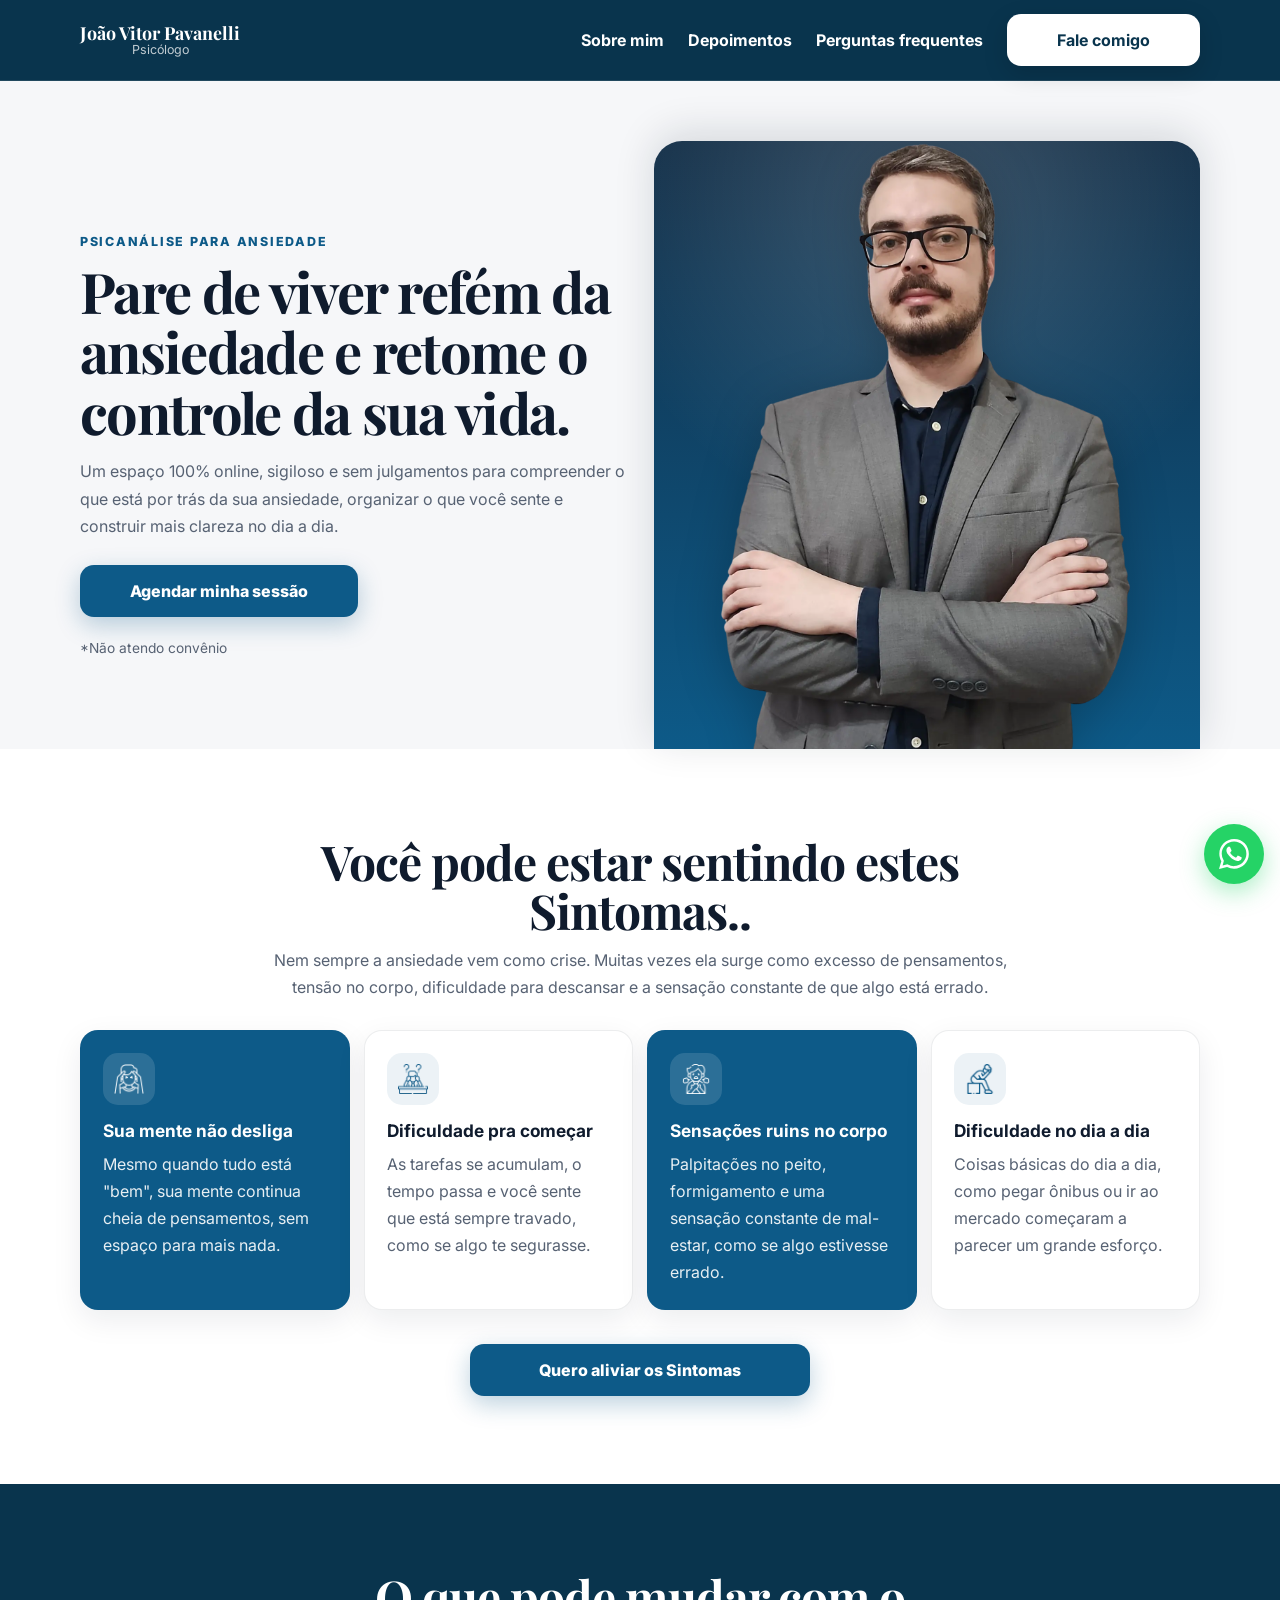
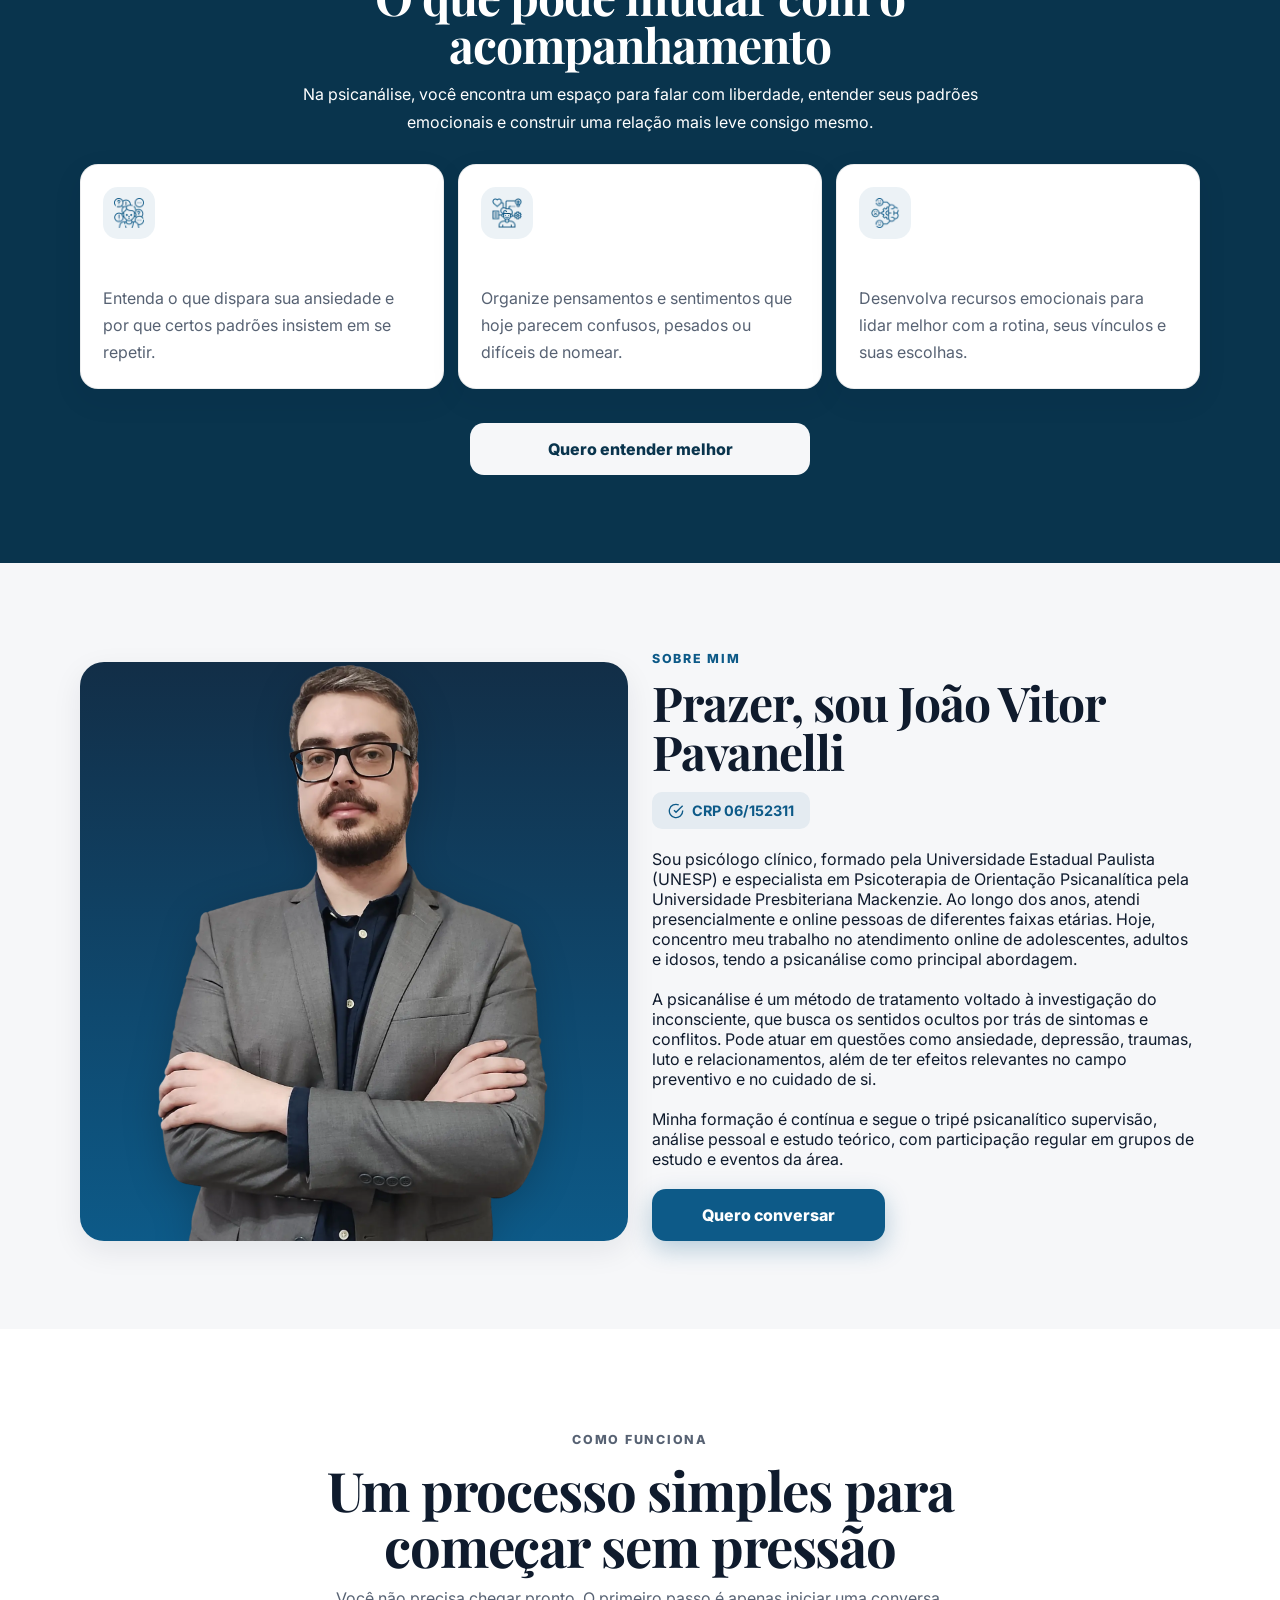
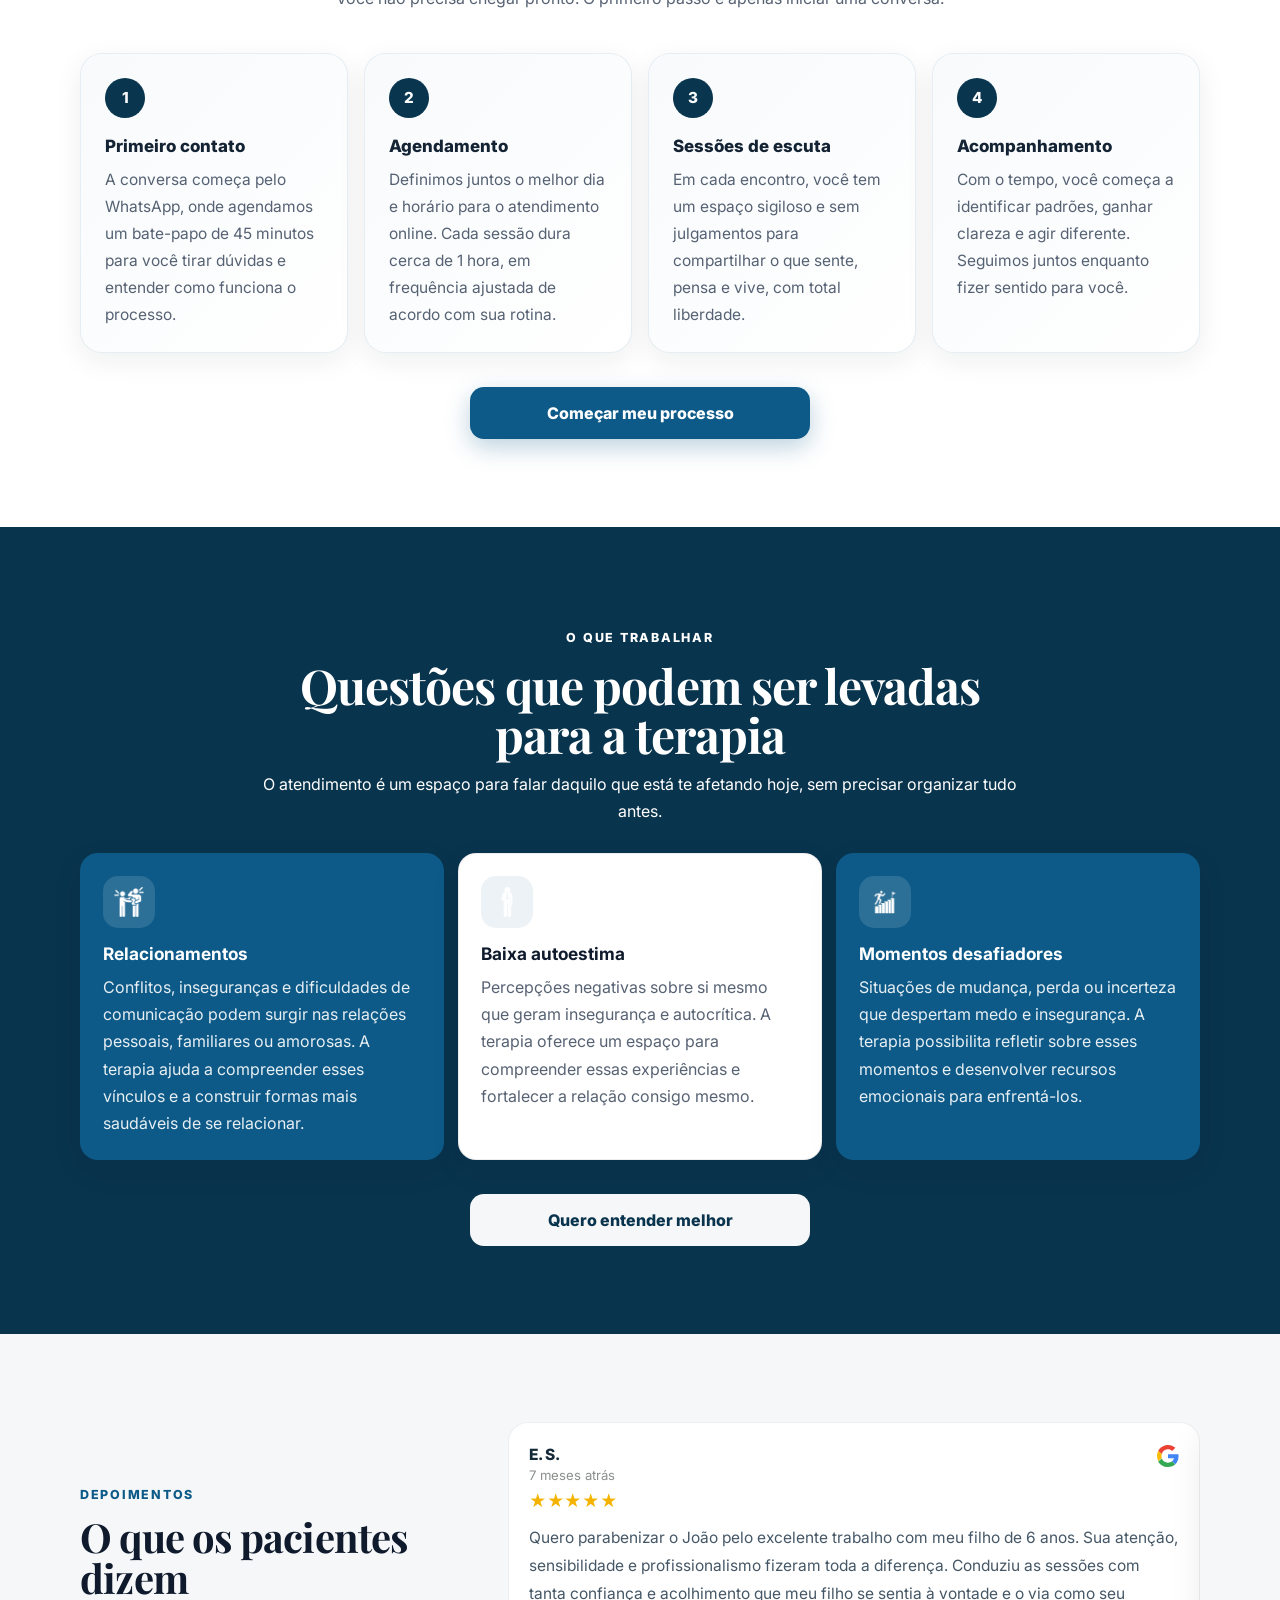
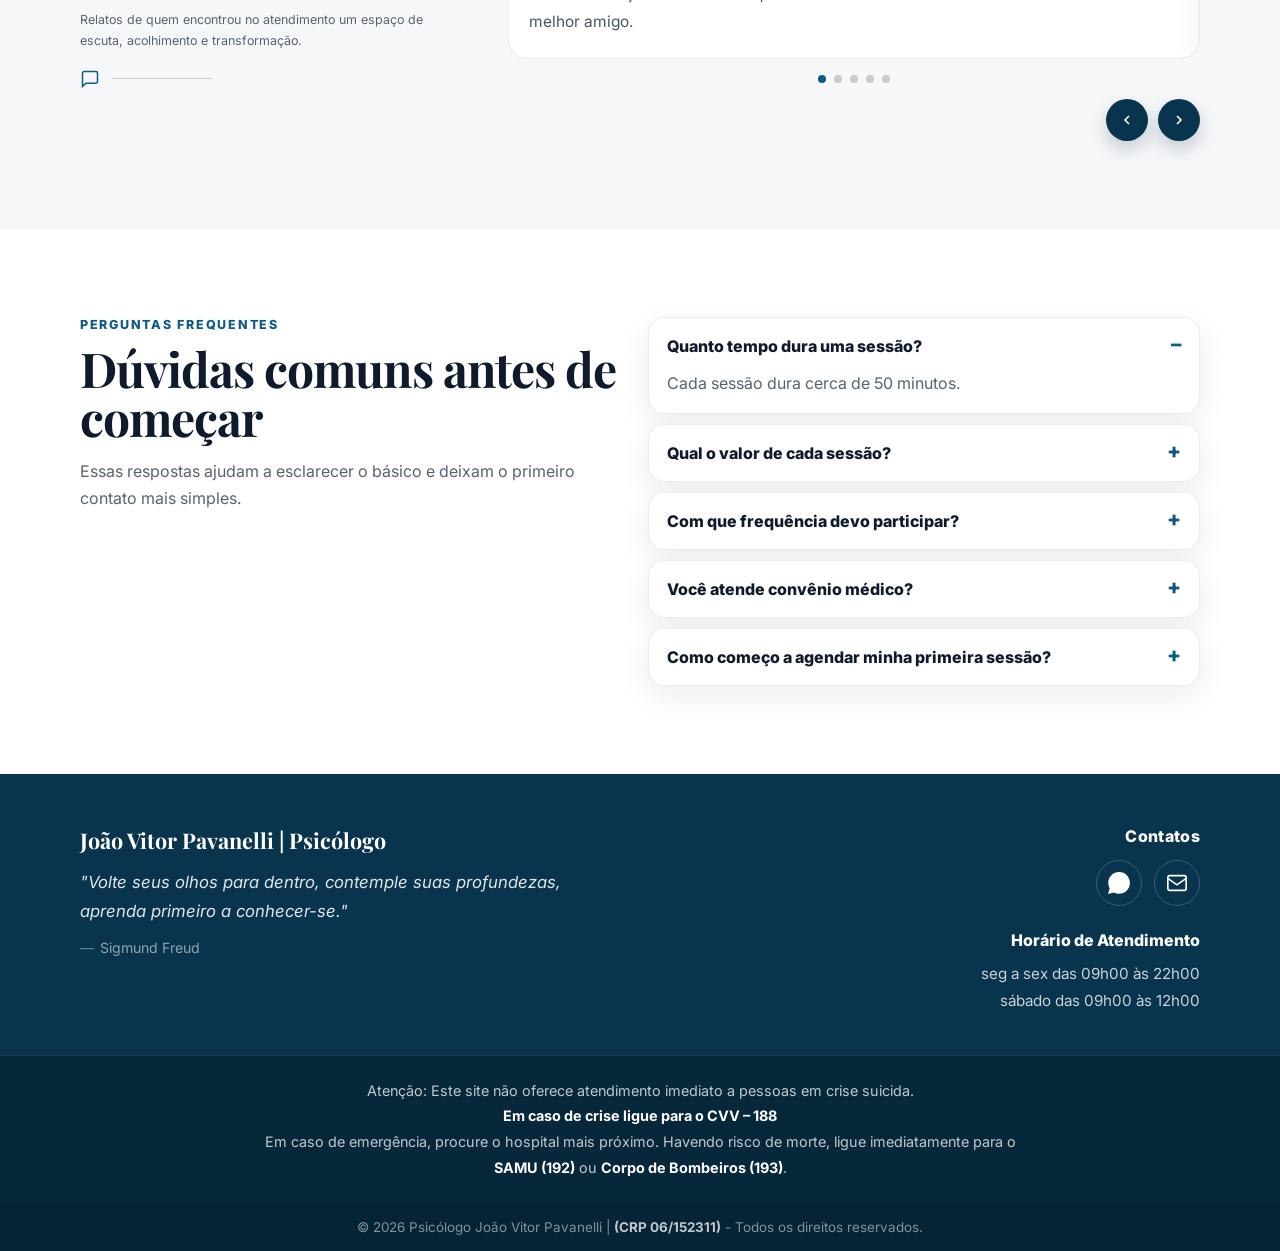
==== Ansiedade/index.html @ 3e511336 "Update index.html" ====
<!DOCTYPE html>
<html lang="pt-BR">
<head>
  <meta charset="UTF-8">
  <meta name="viewport" content="width=device-width, initial-scale=1.0, viewport-fit=cover">
  <meta name="description" content="Psicólogo clínico com atendimento online em psicanálise para ansiedade, excesso de pensamentos e sobrecarga emocional.">

  <!-- Dominio Meta Tag -->
  <meta name="facebook-domain-verification" content="a21fxly5d17x70ec0ns6bh85pftva7" />

  <title>João Vitor Pavanelli | Psicanálise para Ansiedade</title>
  <link rel="preconnect" href="https://fonts.googleapis.com">
  <link rel="preconnect" href="https://fonts.gstatic.com" crossorigin>
  <link href="https://fonts.googleapis.com/css2?family=Inter:wght@400;500;600;700;800&family=Playfair+Display:wght@600;700;800&display=swap" rel="stylesheet">

  <!-- Pré Carregaemnto da imagem-->
   <link rel="preload" as="image" href="../assets/images/quemsou01-1200.webp" type="image/webp" imagesrcset="
    ../assets/images/quemsou01-1200.webp  1200w,
  " imagesizes="(max-width: 576px) 90vw,
              (max-width: 1200px) 50vw,
              600px" />

  <!-- Google Tag Manager -->
  <script>
    if ('requestIdleCallback' in window) {
      requestIdleCallback(function () {
        (function (w, d, s, l, i) {
          w[l] = w[l] || [];
          w[l].push({ 'gtm.start': new Date().getTime(), event: 'gtm.js' });
          var f = d.getElementsByTagName(s)[0],
            j = d.createElement(s), dl = l != 'dataLayer' ? '&l=' + l : '';
          j.async = true;
          j.src = 'https://www.googletagmanager.com/gtm.js?id=' + i + dl;
          f.parentNode.insertBefore(j, f);
        })(window, document, 'script', 'dataLayer', 'GTM-K3TBDRQD');
      });
    } else {
      window.addEventListener('load', function () {
        (function (w, d, s, l, i) {
          w[l] = w[l] || [];
          w[l].push({ 'gtm.start': new Date().getTime(), event: 'gtm.js' });
          var f = d.getElementsByTagName(s)[0],
            j = d.createElement(s), dl = l != 'dataLayer' ? '&l=' + l : '';
          j.async = true;
          j.src = 'https://www.googletagmanager.com/gtm.js?id=' + i + dl;
          f.parentNode.insertBefore(j, f);
        })(window, document, 'script', 'dataLayer', 'GTM-K3TBDRQD');
      });
    }
  </script>
  <!-- End Google Tag Manager -->

  <link rel="stylesheet" href="style.min.css"/>
</head>

<body>

<!-- TOPBAR -->
<header class="topbar">
  <div class="container nav">
    <div class="brand">
      <strong>João Vitor Pavanelli</strong>
      <span style="text-align: center;">Psicólogo</span>
    </div>
    <button class="menu-toggle" id="menuToggle" aria-label="Abrir menu" aria-expanded="false" aria-controls="navPanel"><span></span></button>
    <nav class="desktop-nav" aria-label="Menu principal">
      <a href="#sobre">Sobre mim</a>
      <a href="#depoimentos">Depoimentos</a>
      <a href="#faq">Perguntas frequentes</a>
      <a class="btn btn-outline" href="https://api.whatsapp.com/send?phone=5511988210994&text=Olá, quero agendar uma sessão" target="_blank" rel="noopener" style="color:#09344d!important;background:#fff;border:none">Fale comigo</a>
    </nav>
  </div>
  <div class="nav-panel" id="navPanel">
    <a href="#sobre">Sobre mim</a>
    <a href="#depoimentos">Depoimentos</a>
    <a href="#faq">Perguntas frequentes</a>
    <a class="btn btn-primary" href="https://api.whatsapp.com/send?phone=5511988210994&text=Olá, quero agendar uma sessão" target="_blank" rel="noopener">Agendar pelo WhatsApp</a>
  </div>
</header>

<main>

<!-- HERO -->
<section class="hero">
  <div class="container hero-grid">
    <div class="hero-copy reveal">
      <p class="eyebrow">Psicanálise para ansiedade</p>
      <h1>Pare de viver refém da ansiedade e retome o controle da sua vida.</h1>
      <p class="lead">Um espaço 100% online, sigiloso e sem julgamentos para compreender o que está por trás da sua ansiedade, organizar o que você sente e construir mais clareza no dia a dia.</p>
      <div class="hero-actions">
        <a class="btn btn-primary btn-hero-pulse" href="https://api.whatsapp.com/send?phone=5511988210994&text=Olá, quero agendar minha sessão" target="_blank" rel="noopener"> Agendar minha sessão </a>
      </div>
      <br><span class="microcopy">*Não atendo convênio</span>
    </div>
    <div class="hero-visual reveal">
      <div class="hero-glow"></div>
      <img class="hero-photo" src="../assets/images/quemsou01-1200.webp" alt="João Vitor Pavanelli, psicólogo">
      </div>
    </div>
  </div>
</section>

<!-- DOR -->
<section class="section" style="background:#ffffff">
  <div class="container">
    <div class="section-head reveal">
      <!--<p class="eyebrow">Identificação</p>-->
      <h2>Você pode estar sentindo estes Sintomas..</h2>
      <p>Nem sempre a ansiedade vem como crise. Muitas vezes ela surge como excesso de pensamentos, tensão no corpo, dificuldade para descansar e a sensação constante de que algo está errado.</p>
    </div>
    <div class="grid grid-4">
      <article class="card dark reveal">
        <div class="card-icon">
          <img src="../assets/icons/dor-de-cabeca.webp" alt="Ícone de autoconhecimento" class="img-fluid" width="30" height="30" loading="lazy"/>
        </div>
        <h3>Sua mente não desliga</h3>
        <p>Mesmo quando tudo está "bem", sua mente continua cheia de pensamentos, sem espaço para mais nada.</p>
      </article>
      <article class="card reveal">
        <div class="card-icon">
          <img src="../assets/icons/dificuldades-b.webp" alt="Ícone de alívio da ansiedade" class="img-fluid" width="30" height="30" loading="lazy" />
        </div>
        <h3>Dificuldade pra começar</h3>
        <p>As tarefas se acumulam, o tempo passa e você sente que está sempre travado, como se algo te segurasse.</p>
      </article>
      <article class="card dark reveal">
        <div class="card-icon">
          <img src="../assets/icons/dificuldade-ao-respirar.webp" alt="Estress" class="img-fluid" width="30" height="30" loading="lazy" />
        </div>
        <h3>Sensações ruins no corpo</h3>
        <p>Palpitações no peito, formigamento e uma sensação constante de mal-estar, como se algo estivesse errado.</p>
      </article>
      <article class="card reveal">
        <div class="card-icon">
          <img src="../assets/icons/depressao-b.webp" alt="Ícone de autoestima" class="img-fluid" width="30" height="30" loading="lazy" />
        </div>
        <h3>Dificuldade no dia a dia</h3>
        <p>Coisas básicas do dia a dia, como pegar ônibus ou ir ao mercado começaram a parecer um grande esforço.</p>
      </article>
    </div>
    <div class="section-cta">
      <a class="btn btn-primary btn-hero-pulse" href="https://api.whatsapp.com/send?phone=5511988210994&text=Ol%C3%A1%2C%20tenho%20sintomas%20de%20ansiedade%20e%20quero%20ajuda" target="_blank" rel="noopener">Quero aliviar os Sintomas</a>
    </div>
  </div>
</section>

<!-- BENEFÍCIOS -->
<section class="section benefits">
  <div class="container">
    <div class="section-head reveal">
      <!--<p class="eyebrow">Benefícios da terapia</p>-->
      <h2>O que pode mudar com o acompanhamento</h2>
      <p>Na psicanálise, você encontra um espaço para falar com liberdade, entender seus padrões emocionais e construir uma relação mais leve consigo mesmo.</p>
    </div>
    <div class="grid grid-3">
      <article class="card reveal">
        <div class="card-icon">
          <img src="../assets/icons/ansiedade-b.webp" alt="Ícone de autoestima" class="img-fluid" width="30" height="30" loading="lazy" />
        </div>
        <h3>Mais clareza</h3>
        <p>Entenda o que dispara sua ansiedade e por que certos padrões insistem em se repetir.</p>
      </article>
      <article class="card reveal">
        <div class="card-icon">
          <img src="../assets/icons/mentalidade-b.webp" alt="Ícone de autoestima" class="img-fluid" width="30" height="30" loading="lazy" />
        </div>
        <h3>Menos sobrecarga</h3><p>Organize pensamentos e sentimentos que hoje parecem confusos, pesados ou difíceis de nomear.</p>
      </article>
      <article class="card reveal">
        <div class="card-icon">
          <img src="../assets/icons/inteligencia-emocional-b.webp" alt="Ícone de autoestima" class="img-fluid" width="30" height="30" loading="lazy" />
        </div>
        <h3>Mais autonomia</h3>
        <p>Desenvolva recursos emocionais para lidar melhor com a rotina, seus vínculos e suas escolhas.</p>
      </article>
    </div>
    <div class="section-cta" >
     <a class="btn btn-whatsapp" href="https://api.whatsapp.com/send?phone=5511988210994&text=Ol%C3%A1%2C%20quero%20entender%20como%20a%20terapia%20pode%20me%20ajudar" target="_blank" rel="noopener" style="background:#f6f7f9; color: #09344d;">Quero entender melhor</a>
    </div>
  </div>
</section>

<!-- SOBRE -->
<section class="section" id="sobre" style="background:#f6f7f9">
  <div class="container about-grid">
    <div class="about-photo-wrap reveal">
      <img class="about-photo" src="../assets/images/quemsou01-1200.webp" alt="João Vitor Pavanelli">
    </div>
    <div class="reveal">
      <p class="eyebrow">Sobre mim</p>
      <h2>Prazer, sou João Vitor Pavanelli</h2>
      <span class="badge-crp">
        <svg width="16" height="16" viewBox="0 0 24 24" fill="none" stroke="currentColor" stroke-width="2"><path d="M22 11.08V12a10 10 0 1 1-5.93-9.14"/><path d="m9 11 3 3L22 4"/></svg>
        CRP 06/152311
      </span><br><br>
      <p>
        Sou psicólogo clínico, formado pela Universidade Estadual Paulista (UNESP) e especialista em Psicoterapia de Orientação Psicanalítica pela Universidade Presbiteriana Mackenzie. Ao longo dos anos, atendi presencialmente e online pessoas de diferentes faixas etárias. Hoje, concentro meu trabalho no atendimento online de adolescentes, adultos e idosos, tendo a psicanálise como principal abordagem.
      </p><br>
      <p>
        A psicanálise é um método de tratamento voltado à investigação do inconsciente, que busca os sentidos ocultos por trás de sintomas e conflitos. Pode atuar em questões como ansiedade, depressão, traumas, luto e relacionamentos, além de ter efeitos relevantes no campo preventivo e no cuidado de si.
      </p><br>
      <p>
        Minha formação é contínua e segue o tripé psicanalítico supervisão, análise pessoal e estudo teórico, com participação regular em grupos de estudo e eventos da área.
      </p>
      <div style="margin-top:20px">
        <a class="btn btn-primary" href="https://api.whatsapp.com/send?phone=5511988210994&text=Olá, gostaria de saber mais sobre o atendimento" target="_blank" rel="noopener">Quero conversar</a>
      </div>
    </div>
  </div>
</section>

<!-- COMO FUNCIONA -->
<section class="section steps-v2">
  <div class="container">
    <div class="section-head reveal" style="text-align:center;max-width:820px;margin:0 auto 40px">
      <p class="eyebrow">Como funciona</p>
      <h2 style="font-size:clamp(2rem,5vw,3.4rem);max-width:none">Um processo simples para começar sem pressão</h2>
      <p style="margin-top:12px;color:var(--muted)">Você não precisa chegar pronto. O primeiro passo é apenas iniciar uma conversa.</p>
    </div>
    <div class="steps-cards reveal">
      <div class="step-card">
        <div class="step-card-top">
          <span class="step-badge">1</span>
        </div>
        <h3>Primeiro contato</h3>
        <p>A conversa começa pelo WhatsApp, onde agendamos um bate-papo de 45 minutos para você tirar dúvidas e entender como funciona o processo.</p>
      </div>
      <div class="step-card">
        <div class="step-card-top">
          <span class="step-badge">2</span>
        </div>
        <h3>Agendamento</h3>
        <p>Definimos juntos o melhor dia e horário para o atendimento online. Cada sessão dura cerca de 1 hora, em frequência ajustada de acordo com sua rotina.</p>
      </div>
      <div class="step-card">
        <div class="step-card-top">
          <span class="step-badge">3</span>
        </div>
        <h3>Sessões de escuta</h3>
        <p>Em cada encontro, você tem um espaço sigiloso e sem julgamentos para compartilhar o que sente, pensa e vive, com total liberdade.</p>
      </div>
      <div class="step-card">
        <div class="step-card-top">
          <span class="step-badge">4</span>
        </div>
        <h3>Acompanhamento</h3>
        <p>Com o tempo, você começa a identificar padrões, ganhar clareza e agir diferente. Seguimos juntos enquanto fizer sentido para você.</p>
      </div>
    </div>
    <div class="section-cta">
      <a class="btn btn-primary" href="https://api.whatsapp.com/send?phone=5511988210994&text=Ol%C3%A1%2C%20quero%20come%C3%A7ar%20o%20processo%20terap%C3%AAutico" target="_blank" rel="noopener">Começar meu processo</a>
    </div>
  </div>
</section>

<!-- O QUE TRABALHAR -->
<section class="section topics">
  <div class="container">
    <div class="section-head reveal">
      <p class="eyebrow">O que trabalhar</p>
      <h2>Questões que podem ser levadas para a terapia</h2>
      <p>O atendimento é um espaço para falar daquilo que está te afetando hoje, sem precisar organizar tudo antes.</p>
    </div>
    <div class="grid grid-3">
      <article class="card dark reveal">
        <div class="card-icon">
          <img src="../assets/icons/conversando.webp" alt="icone" width="30" height="30" loading="lazy" class="img-fluid"/>
        </div>
        <h3>Relacionamentos</h3>
        <p>
          Conflitos, inseguranças e dificuldades de comunicação podem surgir nas relações pessoais, familiares ou amorosas. A terapia ajuda a compreender esses vínculos e a construir formas mais saudáveis de se relacionar.
        </p>
      </article>
      <article class="card reveal" style="color: #0f1b2d;">
        <div class="card-icon">
          <img src="../assets/icons/baixo.webp" alt="icone" width="30" height="30" loading="lazy" class="img-fluid" />
        </div>
        <h3>Baixa autoestima</h3>
        <p>
          Percepções negativas sobre si mesmo que geram insegurança e autocrítica. A terapia oferece um espaço para compreender essas experiências e fortalecer a relação consigo mesmo.
        </p>
      </article>
      <article class="card dark reveal">
        <div class="card-icon">
          <img src="../assets/icons/desafio.webp" alt="icone" width="30" height="30" loading="lazy" class="img-fluid" />
        </div>
        <h3>Momentos desafiadores</h3>
        <p>
          Situações de mudança, perda ou incerteza que despertam medo e insegurança. A terapia possibilita refletir sobre esses momentos e desenvolver recursos emocionais para enfrentá-los.
        </p>
      </article>
    </div>
    <div class="section-cta" >
      <a class="btn btn-whatsapp" href="https://api.whatsapp.com/send?phone=5511988210994&text=Ol%C3%A1%2C%20quero%20falar%20sobre%20minhas%20quest%C3%B5es" target="_blank" rel="noopener" style="background:#f6f7f9; color: #09344d;">Quero entender melhor</a>
    </div>
  </div>
</section>

<!-- DEPOIMENTOS -->
<section class="section dep-section" id="depoimentos">
  <div class="container dep-wrap">

    <div class="dep-title reveal">
      <p class="eyebrow">Depoimentos</p>
      <h2>O que os pacientes dizem</h2>
      <p>Relatos de quem encontrou no atendimento um espaço de escuta, acolhimento e transformação.</p>
      <div class="dep-divider">
        <svg width="20" height="20" viewBox="0 0 24 24" fill="none" stroke="currentColor" stroke-width="1.8"><path d="M21 15a2 2 0 0 1-2 2H7l-4 4V5a2 2 0 0 1 2-2h14a2 2 0 0 1 2 2z"/></svg>
      </div>
    </div>

    <div class="dep-slider-outer reveal">
      <div class="dep-slider">
        <div class="dep-track" id="depTrack">
          <div class="dep-card">
            <div class="dep-card-head">
              <div class="dep-person"><strong>E. S.</strong><span>7 meses atrás</span></div>
              <svg class="dep-google-g" viewBox="0 0 48 48"><path fill="#EA4335" d="M24 9.5c3.54 0 6.71 1.22 9.21 3.6l6.85-6.85C35.9 2.38 30.47 0 24 0 14.62 0 6.51 5.33 2.56 13.22l7.98 6.19C12.43 13.11 17.74 9.5 24 9.5z"/><path fill="#4285F4" d="M46.98 24.55c0-1.57-.15-3.09-.38-4.55H24v9.02h12.94c-.58 2.96-2.26 5.48-4.78 7.18l7.73 6c4.51-4.18 7.09-10.36 7.09-17.65z"/><path fill="#FBBC05" d="M10.53 28.59c-.48-1.45-.76-2.99-.76-4.59s.27-3.14.76-4.59l-7.98-6.19C.92 16.46 0 20.12 0 24c0 3.88.92 7.54 2.56 10.78l7.97-6.19z"/><path fill="#34A853" d="M24 48c6.48 0 11.93-2.13 15.89-5.81l-7.73-6c-2.18 1.48-4.97 2.31-8.16 2.31-6.26 0-11.57-3.61-13.47-8.91l-7.98 6.19C6.51 42.67 14.62 48 24 48z"/></svg>
            </div>
            <div class="dep-stars-row">
              <span class="dep-stars">★★★★★</span>
            </div>
            <p class="dep-text">
                Quero parabenizar o João pelo excelente trabalho com meu filho de 6 anos. Sua atenção, sensibilidade e
                profissionalismo fizeram toda a diferença. Conduziu as sessões com tanta confiança e acolhimento que meu
                filho se sentia à vontade e o via como seu melhor amigo.
            </p>
          </div>
          
          <div class="dep-card">
            <div class="dep-card-head">
              <div class="dep-person"><strong>H. R.</strong><span>8 meses atrás</span></div>
              <svg class="dep-google-g" viewBox="0 0 48 48"><path fill="#EA4335" d="M24 9.5c3.54 0 6.71 1.22 9.21 3.6l6.85-6.85C35.9 2.38 30.47 0 24 0 14.62 0 6.51 5.33 2.56 13.22l7.98 6.19C12.43 13.11 17.74 9.5 24 9.5z"/><path fill="#4285F4" d="M46.98 24.55c0-1.57-.15-3.09-.38-4.55H24v9.02h12.94c-.58 2.96-2.26 5.48-4.78 7.18l7.73 6c4.51-4.18 7.09-10.36 7.09-17.65z"/><path fill="#FBBC05" d="M10.53 28.59c-.48-1.45-.76-2.99-.76-4.59s.27-3.14.76-4.59l-7.98-6.19C.92 16.46 0 20.12 0 24c0 3.88.92 7.54 2.56 10.78l7.97-6.19z"/><path fill="#34A853" d="M24 48c6.48 0 11.93-2.13 15.89-5.81l-7.73-6c-2.18 1.48-4.97 2.31-8.16 2.31-6.26 0-11.57-3.61-13.47-8.91l-7.98 6.19C6.51 42.67 14.62 48 24 48z"/></svg>
            </div>
            <div class="dep-stars-row">
              <span class="dep-stars">★★★★★</span>
            </div>
            <p class="dep-text">
                João é um excelente profissional ético, atencioso e comprometido. Sempre pontual, demonstra respeito e
                dedicação em cada atendimento, oferecendo um serviço de qualidade, com empatia e preço justo. Recomendo
                seu trabalho pela competência e cuidado em cada detalhe.
            </p>
          </div>
          
          <div class="dep-card">
            <div class="dep-card-head">
              <div class="dep-person"><strong>R. S.</strong><span>6 meses atrás</span></div>
              <svg class="dep-google-g" viewBox="0 0 48 48"><path fill="#EA4335" d="M24 9.5c3.54 0 6.71 1.22 9.21 3.6l6.85-6.85C35.9 2.38 30.47 0 24 0 14.62 0 6.51 5.33 2.56 13.22l7.98 6.19C12.43 13.11 17.74 9.5 24 9.5z"/><path fill="#4285F4" d="M46.98 24.55c0-1.57-.15-3.09-.38-4.55H24v9.02h12.94c-.58 2.96-2.26 5.48-4.78 7.18l7.73 6c4.51-4.18 7.09-10.36 7.09-17.65z"/><path fill="#FBBC05" d="M10.53 28.59c-.48-1.45-.76-2.99-.76-4.59s.27-3.14.76-4.59l-7.98-6.19C.92 16.46 0 20.12 0 24c0 3.88.92 7.54 2.56 10.78l7.97-6.19z"/><path fill="#34A853" d="M24 48c6.48 0 11.93-2.13 15.89-5.81l-7.73-6c-2.18 1.48-4.97 2.31-8.16 2.31-6.26 0-11.57-3.61-13.47-8.91l-7.98 6.19C6.51 42.67 14.62 48 24 48z"/></svg>
            </div>
            <div class="dep-stars-row">
              <span class="dep-stars">★★★★★</span>
            </div>
            <p class="dep-text">
                Excelente profissional, muito atencioso e dedicado. Transmite confiança e faz o paciente se sentir
                acolhido em cada sessão. Recomendo por sua ética, competência e sensibilidade no atendimento.
            </p>
          </div>

          <div class="dep-card">
            <div class="dep-card-head">
              <div class="dep-person"><strong>R. D.</strong><span>4 meses atrás</span></div>
              <svg class="dep-google-g" viewBox="0 0 48 48"><path fill="#EA4335" d="M24 9.5c3.54 0 6.71 1.22 9.21 3.6l6.85-6.85C35.9 2.38 30.47 0 24 0 14.62 0 6.51 5.33 2.56 13.22l7.98 6.19C12.43 13.11 17.74 9.5 24 9.5z"/><path fill="#4285F4" d="M46.98 24.55c0-1.57-.15-3.09-.38-4.55H24v9.02h12.94c-.58 2.96-2.26 5.48-4.78 7.18l7.73 6c4.51-4.18 7.09-10.36 7.09-17.65z"/><path fill="#FBBC05" d="M10.53 28.59c-.48-1.45-.76-2.99-.76-4.59s.27-3.14.76-4.59l-7.98-6.19C.92 16.46 0 20.12 0 24c0 3.88.92 7.54 2.56 10.78l7.97-6.19z"/><path fill="#34A853" d="M24 48c6.48 0 11.93-2.13 15.89-5.81l-7.73-6c-2.18 1.48-4.97 2.31-8.16 2.31-6.26 0-11.57-3.61-13.47-8.91l-7.98 6.19C6.51 42.67 14.62 48 24 48z"/></svg>
            </div>
            <div class="dep-stars-row">
              <span class="dep-stars">★★★★★</span>
            </div>
            <p class="dep-text">
                Melhor terapeuta que já me atendeu! Excelente profissional, muito humano e acolhedor. Não sei como teria
                sido minha vida nos últimos anos sem as sessões com o João.
            </p>
          </div>
          
          <div class="dep-card">
            <div class="dep-card-head">
              <div class="dep-person"><strong>P. S.</strong><span>2 meses atrás</span></div>
              <svg class="dep-google-g" viewBox="0 0 48 48"><path fill="#EA4335" d="M24 9.5c3.54 0 6.71 1.22 9.21 3.6l6.85-6.85C35.9 2.38 30.47 0 24 0 14.62 0 6.51 5.33 2.56 13.22l7.98 6.19C12.43 13.11 17.74 9.5 24 9.5z"/><path fill="#4285F4" d="M46.98 24.55c0-1.57-.15-3.09-.38-4.55H24v9.02h12.94c-.58 2.96-2.26 5.48-4.78 7.18l7.73 6c4.51-4.18 7.09-10.36 7.09-17.65z"/><path fill="#FBBC05" d="M10.53 28.59c-.48-1.45-.76-2.99-.76-4.59s.27-3.14.76-4.59l-7.98-6.19C.92 16.46 0 20.12 0 24c0 3.88.92 7.54 2.56 10.78l7.97-6.19z"/><path fill="#34A853" d="M24 48c6.48 0 11.93-2.13 15.89-5.81l-7.73-6c-2.18 1.48-4.97 2.31-8.16 2.31-6.26 0-11.57-3.61-13.47-8.91l-7.98 6.19C6.51 42.67 14.62 48 24 48z"/></svg>
            </div>
            <div class="dep-stars-row">
              <span class="dep-stars">★★★★★</span>
            </div>
            <p class="dep-text">
              Doutor quero agradecer por dedicar seu tempo a ajudar no crescimento e desenvolvimento do meu pequeno que hoje está bem melhor 🙏 com suas orientações e ensinamentos ele aprendeu bastante. Muito obrigada por sua atenção!
            </p>
          </div>

        </div>
      </div>
      <div class="dep-nav" id="depDots"></div>
      <div class="dep-arrows">
        <button class="dep-btn" id="depPrev" aria-label="Anterior">
          <svg width="16" height="16" viewBox="0 0 24 24" fill="none" stroke="currentColor" stroke-width="2.4"><path d="M15 18l-6-6 6-6"/></svg>
        </button>
        <button class="dep-btn" id="depNext" aria-label="Próximo">
          <svg width="16" height="16" viewBox="0 0 24 24" fill="none" stroke="currentColor" stroke-width="2.4"><path d="M9 18l6-6-6-6"/></svg>
        </button>
      </div>
    </div>

  </div>
</section>

<!-- FAQ -->
<section class="section faq" id="faq" style="background:#ffffff">
  <div class="container faq-wrap">
    <div class="reveal">
      <p class="eyebrow">Perguntas frequentes</p>
      <h2>Dúvidas comuns antes de começar</h2>
      <p class="lead">Essas respostas ajudam a esclarecer o básico e deixam o primeiro contato mais simples.</p>
    </div>
    <div class="faq-list reveal">
      <details open><summary>Quanto tempo dura uma sessão?</summary><p>Cada sessão dura cerca de 50 minutos.</p></details>
      <details><summary>Qual o valor de cada sessão?</summary><p>O valor é informado diretamente no primeiro contato.</p></details>
      <details><summary>Com que frequência devo participar?</summary><p>A frequência é combinada de acordo com sua necessidade e sua rotina.</p></details>
      <details><summary>Você atende convênio médico?</summary><p>Não atendo convênio.</p></details>
      <details><summary>Como começo a agendar minha primeira sessão?</summary><p>Basta clicar no botão e enviar sua mensagem pelo WhatsApp.</p></details>
    </div>
  </div>
</section>



</main>

<!-- FOOTER -->
<footer class="footer">
  <div class="footer-main">
    <div class="container footer-grid">
      <div class="footer-quote">
        <span class="brand-name">João Vitor Pavanelli | Psicólogo</span>
        <p class="footer-blockquote">"Volte seus olhos para dentro, contemple suas profundezas, aprenda primeiro a conhecer-se."</p>
        <span class="footer-attribution">Sigmund Freud</span>
      </div>
      <div>
        <div class="footer-contacts">
          <h4>Contatos</h4>
          <div class="footer-contact-icons">
            <a class="footer-contact-icon" href="https://api.whatsapp.com/send?phone=5511988210994&text=Olá, quero agendar uma sessão" target="_blank" rel="noopener" aria-label="WhatsApp">
              <svg width="22" height="22" viewBox="0 0 24 24" fill="currentColor"><path d="M20.52 3.48A11.86 11.86 0 0 0 12.07 0C5.56 0 .26 5.3.26 11.82c0 2.09.55 4.13 1.6 5.93L0 24l6.44-1.69a11.8 11.8 0 0 0 5.63 1.44h.01c6.51 0 11.81-5.3 11.81-11.82 0-3.16-1.23-6.13-3.37-8.45Z"/></svg>
            </a>
            <a class="footer-contact-icon" href="mailto:psijoaovitorribeiro@gmail.com" aria-label="E-mail">
              <svg width="22" height="22" viewBox="0 0 24 24" fill="none" stroke="currentColor" stroke-width="1.8"><rect x="2" y="4" width="20" height="16" rx="2"/><path d="m2 7 10 7 10-7"/></svg>
            </a>
          </div>
        </div>
        <div class="footer-hours">
          <h4>Horário de Atendimento</h4>
          <p>seg a sex das 09h00 às 22h00</p>
          <p>sábado das 09h00 às 12h00</p>
        </div>
      </div>
    </div>
  </div>
  <div class="footer-alert">
    <div class="container">
      <p>Atenção: Este site não oferece atendimento imediato a pessoas em crise suicida.<br>
      <strong>Em caso de crise ligue para o CVV – 188</strong><br>
      Em caso de emergência, procure o hospital mais próximo. Havendo risco de morte, ligue imediatamente para o <strong>SAMU (192)</strong> ou <strong>Corpo de Bombeiros (193)</strong>.</p>
    </div>
  </div>
  <div class="footer-bottom">
    <div class="container">
      <p>© 2026 Psicólogo João Vitor Pavanelli | <strong>(CRP 06/152311)</strong> - Todos os direitos reservados.</p>
    </div>
  </div>
</footer>

<!-- WA POPUP -->
<div class="wa-popup" id="waPopup" role="dialog" aria-label="Mensagem do João Vitor">
  <div class="wa-header">
    <div class="wa-person">
      <div class="wa-avatar">
        <img src="../assets/images/quemsou01-1200.webp" alt="João Vitor Pavanelli">
      </div>
      <div>
        <div class="wa-name">João Vitor</div>
        <div class="wa-status">Online agora</div>
      </div>
    </div>
    <button class="wa-close" id="waClose" aria-label="Fechar">×</button>
  </div>
  <div class="wa-body">
    <div class="wa-message">
      Olá! Posso te ajudar com dúvidas sobre o atendimento, como funciona a psicanálise e o agendamento da sua primeira sessão.<br><br>
      Toque abaixo para conversar comigo no WhatsApp. 😊
    </div>
  </div>
  <div class="wa-actions">
    <a class="btn btn-whatsapp" href="https://api.whatsapp.com/send?phone=5511988210994&text=Olá, quero tirar uma dúvida sobre o atendimento" target="_blank" rel="noopener">
      <svg width="20" height="20" viewBox="0 0 24 24" fill="currentColor"><path d="M20.52 3.48A11.86 11.86 0 0 0 12.07 0C5.56 0 .26 5.3.26 11.82c0 2.09.55 4.13 1.6 5.93L0 24l6.44-1.69a11.8 11.8 0 0 0 5.63 1.44h.01c6.51 0 11.81-5.3 11.81-11.82 0-3.16-1.23-6.13-3.37-8.45Z"/></svg>
      Falar no WhatsApp
    </a>
  </div>
</div>

<!-- WA FLOAT BUTTON -->
<a class="float-whatsapp" id="waToggle" href="https://api.whatsapp.com/send?phone=5511988210994&text=Olá" target="_blank" rel="noopener" aria-label="Falar no WhatsApp">
  <svg width="30" height="30" viewBox="0 0 24 24" fill="white"><path d="M20.52 3.48A11.86 11.86 0 0 0 12.07 0C5.56 0 .26 5.3.26 11.82c0 2.09.55 4.13 1.6 5.93L0 24l6.44-1.69a11.8 11.8 0 0 0 5.63 1.44h.01c6.51 0 11.81-5.3 11.81-11.82 0-3.16-1.23-6.13-3.37-8.45ZM12.08 21.7h-.01a9.83 9.83 0 0 1-5-1.36l-.36-.21-3.82 1 1.02-3.72-.23-.38a9.8 9.8 0 0 1-1.5-5.2c0-5.42 4.42-9.84 9.87-9.84 2.63 0 5.1 1.02 6.96 2.88a9.77 9.77 0 0 1 2.9 6.96c0 5.42-4.43 9.84-9.86 9.84Zm5.4-7.38c-.3-.15-1.77-.87-2.05-.96-.27-.1-.47-.15-.67.15-.2.3-.76.96-.94 1.16-.17.2-.35.22-.65.07-.3-.15-1.27-.47-2.42-1.5-.9-.8-1.51-1.8-1.68-2.1-.18-.3-.02-.46.13-.61.13-.13.3-.35.45-.52.15-.17.2-.3.3-.5.1-.2.05-.37-.02-.52-.08-.15-.67-1.62-.92-2.22-.24-.58-.49-.5-.67-.5h-.57c-.2 0-.52.08-.8.37-.27.3-1.05 1.02-1.05 2.48s1.08 2.88 1.23 3.08c.15.2 2.12 3.24 5.13 4.54.72.31 1.28.5 1.72.64.72.23 1.38.2 1.9.12.58-.09 1.77-.72 2.02-1.42.25-.7.25-1.3.18-1.42-.08-.12-.28-.2-.58-.35Z"/></svg>
</a>

<script>
  // MENU MOBILE
  const menuToggle = document.getElementById('menuToggle');
  const navPanel = document.getElementById('navPanel');
  menuToggle.addEventListener('click', () => {
    const open = navPanel.classList.toggle('open');
    menuToggle.classList.toggle('active', open);
    menuToggle.setAttribute('aria-expanded', open);
  });
  navPanel.querySelectorAll('a').forEach(link => {
    link.addEventListener('click', () => {
      navPanel.classList.remove('open');
      menuToggle.classList.remove('active');
      menuToggle.setAttribute('aria-expanded', false);
    });
  });

  // SCROLL SUAVE
  document.querySelectorAll('a[href^="#"]').forEach(a => {
    a.addEventListener('click', e => {
      const el = document.querySelector(a.getAttribute('href'));
      if (el) { e.preventDefault(); el.scrollIntoView({ behavior: 'smooth', block: 'start' }); }
    });
  });

  // REVEAL ON SCROLL
  const io = new IntersectionObserver(entries => {
    entries.forEach(e => { if (e.isIntersecting) e.target.classList.add('show'); });
  }, { threshold: 0.1 });
  document.querySelectorAll('.reveal').forEach(el => io.observe(el));

  // WHATSAPP POPUP
  const waPopup = document.getElementById('waPopup');
  const waClose = document.getElementById('waClose');
  const waToggle = document.getElementById('waToggle');
  const KEY = 'jv-wa-closed';
  const show = () => waPopup.classList.add('show');
  const hide = () => { waPopup.classList.remove('show'); localStorage.setItem(KEY, '1'); };
  // Auto-open after 8s regardless of localStorage (always show on fresh load)
  setTimeout(show, 8000);
  // Close button
  waClose.addEventListener('click', e => { e.stopPropagation(); hide(); });
  // Toggle button: if popup hidden → show; if popup showing → follow link
  waToggle.addEventListener('click', e => {
    if (!waPopup.classList.contains('show')) { e.preventDefault(); show(); }
  });

  // DEPOIMENTOS SLIDER
  (function(){
    const track = document.getElementById('depTrack');
    const dotsWrap = document.getElementById('depDots');
    if(!track) return;
    const cards = track.querySelectorAll('.dep-card');
    let cur = 0;
    const total = cards.length;
    cards.forEach((_,i)=>{
      const d = document.createElement('button');
      d.className = 'dep-dot' + (i===0?' active':'');
      d.setAttribute('aria-label','Slide '+(i+1));
      d.addEventListener('click',()=>go(i));
      dotsWrap.appendChild(d);
    });
    function go(n){
      cur = (n + total) % total;
      track.style.transform = `translateX(-${cur*100}%)`;
      dotsWrap.querySelectorAll('.dep-dot').forEach((d,i)=>d.classList.toggle('active',i===cur));
    }
    document.getElementById('depPrev').addEventListener('click',()=>go(cur-1));
    document.getElementById('depNext').addEventListener('click',()=>go(cur+1));
    let startX=0;
    track.addEventListener('touchstart',e=>startX=e.touches[0].clientX,{passive:true});
    track.addEventListener('touchend',e=>{
      const dx=e.changedTouches[0].clientX-startX;
      if(Math.abs(dx)>40) go(dx<0?cur+1:cur-1);
    },{passive:true});
  })();

</script>
</body>
</html>
---- Ansiedade/style.min.css ----
:root{--bg:#f6f7f9;--surface:#fff;--surface-2:#f8f6f2;--text:#0f1b2d;--muted:#576273;--primary:#0d5a88;--primary-2:#09344d;--line:rgba(15,27,45,.08);--success:#25d366;--shadow:0 10px 30px rgba(15,27,45,.08);--radius:18px;--container:1120px}*{box-sizing:border-box;-webkit-tap-highlight-color:transparent}html{scroll-behavior:smooth}body{margin:0;font-family:Inter,sans-serif;background:var(--bg);color:var(--text)}img{max-width:100%;display:block}a{text-decoration:none;color:inherit}p{margin:0}.container{width:min(var(--container),calc(100% - 28px));margin:0 auto}.section{padding:56px 0}.grid{display:grid;gap:14px}.grid-3,.grid-4{grid-template-columns:1fr}.topbar{position:relative;z-index:60;background:#09344d;border-bottom:1px solid rgba(255,255,255,.1)}.nav{display:flex;align-items:center;justify-content:space-between;padding:14px 0;gap:16px}.brand{display:flex;flex-direction:column;line-height:1.05}.brand strong{font-family:"Playfair Display",serif;font-size:1.12rem;color:#fff}.brand span{font-size:.78rem;color:rgba(255,255,255,.75)}.menu-toggle{border-radius:12px;border:1px solid #09344d;background:#09344d;display:grid;place-items:center;cursor:pointer;box-shadow:none}.menu-toggle span,.menu-toggle::after,.menu-toggle::before{content:"";display:block;width:18px;height:2px;background:#fff;border-radius:2px;transition:.25s}.menu-toggle::before{transform:translateY(-6px)}.menu-toggle::after{transform:translateY(6px)}.menu-toggle.active span{opacity:0}.menu-toggle.active::before{transform:rotate(45deg) translate(1.6px,1.9px)}.menu-toggle.active::after{transform:rotate(-45deg) translate(1px,-1px)}.nav-panel{position:fixed;inset:73px 16px auto 16px;background:rgba(255,255,255,.98);border:1px solid var(--line);border-radius:20px;box-shadow:0 20px 50px rgba(0,0,0,.12);padding:16px;display:none;flex-direction:column;gap:8px;z-index:59}.nav-panel.open{display:flex}.nav-panel a{padding:13px 12px;border-radius:12px;font-weight:700;font-size:1rem}.nav-panel a:hover{background:var(--surface-2)}.desktop-nav{display:none;color:#fff}.btn{display:inline-flex;align-items:center;justify-content:center;gap:10px;min-height:52px;padding:14px 50px;border-radius:14px;font-weight:800;transition:.22s ease;border:none;cursor:pointer;font-family:inherit}.btn:hover{transform:translateY(-2px)}.btn-primary{background:var(--primary);color:#fff;box-shadow:0 8px 24px rgba(13,90,136,.28)}.btn-outline{background:#fff;color:#09344d;border:none;font-weight:800;box-shadow:0 8px 24px rgba(0,0,0,.15)}.btn-whatsapp{background:#25d366;color:#fff;box-shadow:none}.btn-whatsapp:hover{background:#21bb59}.section-cta{margin-top:34px;display:flex;justify-content:center}.section-cta .btn{min-width:min(100%,340px)}.section-cta.left{justify-content:flex-start}h1,h2{margin:0;font-family:"Playfair Display",serif;line-height:1.02}h1{font-size:clamp(2.3rem,7.5vw,2.6rem);letter-spacing:-.03em;line-height:1.08}h2{font-size:clamp(1.7rem,5vw,2rem);letter-spacing:-.02em}.eyebrow{margin:0 0 12px;font-size:.78rem;letter-spacing:.14em;text-transform:uppercase;font-weight:800;color:var(--primary)}.lead{margin-top:16px;color:var(--muted);font-size:1rem;line-height:1.72}.microcopy{font-size:.86rem;color:var(--muted)}.hero{padding:28px 0 0;background:#f6f7f9}.hero-grid{display:grid;grid-template-columns:1fr;gap:28px}.hero-copy{padding-bottom:0;padding-top:32px;text-align:center}.hero-actions{display:grid;gap:10px;margin-top:24px;justify-items:center}.hero-visual{background:linear-gradient(180deg,#122e47 0,#0d5a88 100%);border-radius:28px 28px 0 0;min-height:400px;position:relative;overflow:hidden;display:flex;align-items:flex-end;justify-content:center;box-shadow:0 -8px 40px rgba(13,26,43,.14)}.hero-photo{position:relative;z-index:2;width:90%;max-width:340px;object-fit:contain;object-position:bottom;filter:drop-shadow(0 8px 24px rgba(0,0,0,.22))}.hero-glow{position:absolute;inset:0;background:radial-gradient(circle at 50% 10%,rgba(255,255,255,.18),transparent 55%)}.hero-badges{display:none}.hero-badges div{background:rgba(255,255,255,.12);backdrop-filter:blur(6px);color:#fff;border:1px solid rgba(255,255,255,.15);border-radius:14px;padding:12px 14px}.hero-badges strong{display:block;font-size:.95rem}.hero-badges span{display:block;font-size:.82rem;opacity:.9;margin-top:2px}.card{background:var(--surface);border:1px solid var(--line);border-radius:var(--radius);padding:22px;box-shadow:var(--shadow)}.card h3{margin:0 0 10px;font-size:1.08rem}.card p{color:var(--muted);line-height:1.7}.card.dark{background:var(--primary);color:#fff;border-color:transparent}.card.dark p{color:rgba(255,255,255,.9)}.card-icon{width:52px;height:52px;border-radius:15px;display:grid;place-items:center;background:rgba(13,90,136,.08);margin-bottom:15px;color:var(--primary)}.card.dark .card-icon{background:rgba(255,255,255,.13);color:#fff}.benefits,.topics{background:var(--primary-2);color:#fff}.benefits .eyebrow,.benefits .section-head p,.benefits h2,.topics .eyebrow,.topics .section-head p,.topics h2{color:#fff}.section-head{text-align:center;max-width:760px;margin:0 auto 28px}.section-head p{margin-top:12px;color:var(--muted);line-height:1.7}.about-grid{display:grid;grid-template-columns:1fr;gap:24px;align-items:end}.about-photo-wrap{border-radius:24px 24px 0 0;background:linear-gradient(180deg,#122e47,#0d5a88);overflow:hidden;display:flex;align-items:flex-end;justify-content:center;min-height:340px;box-shadow:var(--shadow)}.about-photo{width:90%;max-width:320px;object-fit:contain;filter:drop-shadow(0 8px 18px rgba(0,0,0,.18))}.about-copy p{margin-top:14px;color:var(--muted);line-height:1.8}.badge-crp{display:inline-flex;align-items:center;gap:8px;margin-top:16px;padding:10px 16px;border-radius:10px;background:rgba(13,90,136,.08);font-size:.9rem;font-weight:700;color:var(--primary)}.steps{background:#fff}.card.step{position:relative;padding-top:62px}.step-number{position:absolute;top:18px;left:18px;width:32px;height:32px;border-radius:999px;background:var(--primary);color:#fff;display:grid;place-items:center;font-size:.88rem;font-weight:800}.testimonial-name{font-weight:800;margin-bottom:6px}.stars{color:#f5c518;font-size:1rem;margin-bottom:8px;letter-spacing:.08em}.testimonial.card{border-top:4px solid var(--primary)}.faq-wrap{display:grid;grid-template-columns:1fr;gap:16px}.faq-list details{background:#fff;border:1px solid var(--line);border-radius:16px;padding:16px 18px;box-shadow:var(--shadow)}.faq-list details+details{margin-top:10px}.faq-list summary{list-style:none;cursor:pointer;padding-right:28px;position:relative;font-weight:800;line-height:1.5}.faq-list summary::-webkit-details-marker{display:none}.faq-list summary::after{content:"+";position:absolute;right:0;top:0;color:var(--primary);font-size:1.3rem;line-height:1}.faq-list details[open] summary::after{content:"–"}.faq-list p{margin-top:12px;color:var(--muted);line-height:1.7}.cta-box{background:linear-gradient(135deg,#0a334b,#0d5a88);color:#fff;border-radius:24px;padding:36px 24px;box-shadow:0 20px 50px rgba(13,90,136,.25);text-align:center}.cta-box h2{color:#fff}.cta-box p{margin:14px 0 20px;color:rgba(255,255,255,.88);line-height:1.7}.footer{background:#09344d;color:#fff}.footer-main{padding:52px 0 40px}.footer-grid{display:grid;grid-template-columns:1fr;gap:36px}.footer-quote{max-width:520px}.footer-quote .brand-name{font-family:"Playfair Display",serif;font-size:1.35rem;font-weight:700;margin-bottom:14px;display:block}.footer-blockquote{font-size:1.05rem;line-height:1.75;color:rgba(255,255,255,.88);font-style:italic;margin:0 0 12px}.footer-attribution{font-size:.88rem;color:rgba(255,255,255,.55);display:flex;align-items:center;gap:6px}.footer-attribution::before{content:"—";color:rgba(255,255,255,.4)}.footer-contacts h4{font-size:1rem;font-weight:800;color:#fff;margin:0 0 14px;letter-spacing:.02em}.footer-contact-icons{display:flex;gap:12px;margin-bottom:24px}.footer-contact-icon{width:46px;height:46px;border-radius:999px;border:1px solid rgba(255,255,255,.2);display:grid;place-items:center;color:#fff;transition:.2s}.footer-contact-icon:hover{background:rgba(255,255,255,.12)}.footer-hours h4{font-size:1rem;font-weight:800;color:#fff;margin:0 0 10px}.footer-hours p{margin:0;color:rgba(255,255,255,.78);font-size:.95rem;line-height:1.8}.footer-alert{background:rgba(0,0,0,.25);padding:22px 0;border-top:1px solid rgba(255,255,255,.08);text-align:center}.footer-alert p{margin:0;color:rgba(255,255,255,.75);font-size:.9rem;line-height:1.8;max-width:760px;margin:0 auto}.footer-alert strong{color:#fff}.footer-bottom{background:rgba(0,0,0,.3);padding:16px 0;text-align:center}.footer-bottom p{margin:0;color:rgba(255,255,255,.5);font-size:.84rem}.footer-bottom strong{color:rgba(255,255,255,.75)}@media(min-width:680px){.footer-grid{grid-template-columns:1fr 1fr}.footer-grid>div:last-child{text-align:right}.footer-contact-icons{justify-content:flex-end}.footer-hours p{text-align:right}}.float-whatsapp{position:fixed;right:16px;bottom:16px;z-index:70;width:60px;height:60px;border-radius:999px;background:var(--success);display:grid;place-items:center;color:#fff;box-shadow:0 8px 24px rgba(37,211,102,.38);animation:pulse 2.4s infinite}@keyframes pulse{0%,100%{box-shadow:0 8px 24px rgba(37,211,102,.38),0 0 0 0 rgba(37,211,102,.4)}60%{box-shadow:0 8px 32px rgba(37,211,102,.55),0 0 0 14px rgba(37,211,102,0)}}@keyframes btnpulse{0%,100%{box-shadow:0 8px 24px rgba(13,90,136,.28),0 0 0 0 rgba(13,90,136,.4)}60%{box-shadow:0 8px 24px rgba(13,90,136,.28),0 0 0 12px rgba(13,90,136,0)}}.btn-hero-pulse{animation:btnpulse 2.2s infinite}.wa-popup{position:fixed;right:16px;bottom:90px;z-index:75;width:min(340px,calc(100vw - 32px));background:#fff;border-radius:22px;overflow:hidden;box-shadow:0 20px 50px rgba(0,0,0,.22);border:1px solid var(--line);opacity:0;pointer-events:none;transform:translateY(12px) scale(.97);transition:.32s ease}.wa-popup.show{opacity:1;pointer-events:auto;transform:translateY(0) scale(1)}.wa-header{display:flex;align-items:center;justify-content:space-between;gap:12px;padding:14px 16px;background:#09344d;color:#fff}.wa-person{display:flex;align-items:center;gap:12px}.wa-avatar{background:url(../assets/images/Bannar01-02.webp) center center/cover no-repeat;width:48px;height:48px;border-radius:999px;overflow:hidden;flex:0 0 48px;border:2px solid rgba(255,255,255,.4)}.wa-avatar img{width:100%;height:100%;object-fit:cover;object-position:top}.wa-name{font-weight:800;font-size:1rem}.wa-status{font-size:.82rem;opacity:.9;display:flex;align-items:center;gap:5px}.wa-status::before{content:"";width:8px;height:8px;border-radius:999px;background:#4ddb7e;display:block}.wa-close{width:32px;height:32px;border:none;background:rgba(255,255,255,.12);color:#fff;border-radius:10px;cursor:pointer;font-size:1.3rem;display:grid;place-items:center;line-height:1;transition:.2s}.wa-close:hover{background:rgba(255,255,255,.22)}.wa-body{padding:16px}.wa-message{background:#e6e4e3;border-radius:4px 18px 18px 18px;padding:14px 16px;color:#162030;line-height:1.65;font-size:.98rem}.wa-actions{padding:0 16px 16px}.wa-actions .btn{width:100%;min-height:52px}.steps-v2{background:#fff}.steps-cards{display:grid;grid-template-columns:1fr;gap:16px}.step-card{background:#fff;border:1px solid rgba(13,90,136,.1);border-radius:22px;padding:24px;box-shadow:0 8px 28px rgba(15,27,45,.07);transition:.22s ease;position:relative;overflow:hidden}.step-card::after{content:"";position:absolute;inset:0;border-radius:22px;background:linear-gradient(135deg,rgba(13,90,136,.03),transparent);pointer-events:none}.step-card:hover{transform:translateY(-4px);box-shadow:0 20px 45px rgba(15,27,45,.12)}.step-card-top{display:flex;align-items:flex-start;justify-content:space-between;margin-bottom:18px}.step-badge{width:40px;height:40px;border-radius:999px;background:var(--primary-2);color:#fff;display:grid;place-items:center;font-weight:800;font-size:.95rem;flex:0 0 40px}.step-card-icon{width:56px;height:56px;border-radius:18px;background:#f0f5fb;display:grid;place-items:center;color:var(--primary)}.step-card h3{margin:0 0 10px;font-size:1.06rem;font-weight:800;color:#142232;font-family:Inter,sans-serif}.step-card p{margin:0;color:var(--muted);line-height:1.75;font-size:.97rem}@media(min-width:580px){.steps-cards{grid-template-columns:repeat(2,1fr)}}@media(min-width:1020px){.steps-cards{grid-template-columns:repeat(4,1fr)}}.dep-section{background:#f6f7f9}.dep-wrap{display:flex;flex-direction:column;gap:24px}.dep-title{text-align:center}.dep-title .eyebrow{color:var(--primary)}.dep-title h2{font-size:clamp(1.7rem,5vw,2.6rem);color:var(--text);margin-bottom:8px}.dep-title p{color:var(--muted);line-height:1.7;margin-top:10px;font-size:.78rem}.dep-divider{display:flex;align-items:center;justify-content:center;gap:12px;margin-top:18px;color:var(--primary)}.dep-divider::after,.dep-divider::before{content:"";flex:1;max-width:100px;height:1px;background:rgba(15,27,45,.18)}.dep-slider-outer{width:100%}.dep-slider{overflow:hidden;border-radius:20px;width:100%}.dep-track{display:flex;transition:transform .42s cubic-bezier(.4,0,.2,1);width:100%}.dep-card{flex:0 0 100%;width:100%;min-width:0;box-sizing:border-box;background:#fff;border:1px solid rgba(15,27,45,.07);border-radius:20px;padding:22px 20px;box-shadow:0 10px 32px rgba(15,27,45,.08)}.dep-card-head{display:flex;align-items:flex-start;justify-content:space-between;gap:12px;margin-bottom:10px}.dep-person strong{display:block;font-size:.97rem;color:#152a38;font-weight:800}.dep-person span{display:block;font-size:.82rem;color:#8a8f8b;margin-top:3px}.dep-google-g{width:22px;height:22px;flex:0 0 22px}.dep-stars-row{display:flex;align-items:center;gap:8px;margin-bottom:14px}.dep-stars{color:#f5b301;font-size:1.05rem;letter-spacing:.04em;line-height:1}.dep-verified{width:17px;height:17px;color:#4285f4;flex:0 0 17px}.dep-text{color:#455766;line-height:1.8;font-size:.97rem;word-break:break-word;overflow-wrap:break-word}.dep-more{display:inline-block;margin-top:10px;font-size:.85rem;color:#7a8085;cursor:pointer}.dep-nav{display:flex;align-items:center;justify-content:center;gap:8px;margin-top:16px}.dep-dot{width:8px;height:8px;border-radius:999px;background:rgba(15,27,45,.2);transition:.25s;cursor:pointer;border:none;padding:0;flex:0 0 8px}.dep-dot.active{background:var(--primary);width:22px}.dep-arrows{display:flex;gap:10px;margin-top:16px;justify-content:flex-end}.dep-btn{width:42px;height:42px;border-radius:999px;border:none;background:var(--primary-2);display:grid;place-items:center;cursor:pointer;color:#fff;box-shadow:0 8px 18px rgba(9,52,77,.22);transition:.2s}.dep-btn:hover{background:var(--primary);transform:translateY(-2px)}@media(min-width:760px){.dep-wrap{flex-direction:row;align-items:center;gap:48px}.dep-title{text-align:left;flex:0 0 380px;max-width:380px}.dep-title h2{font-size:2.5rem}.dep-divider{justify-content:flex-start}.dep-divider::before{display:none}.dep-slider-outer{flex:1;min-width:0}}.reveal{opacity:0;transform:translateY(16px);transition:opacity .5s ease,transform .5s ease}.reveal.show{opacity:1;transform:none}@media(min-width:680px){.about-grid,.hero-grid{grid-template-columns:1fr 1fr;align-items:end}.hero-badges{grid-template-columns:1fr 1fr 1fr}.about-photo-wrap{border-radius:24px;min-height:480px}.grid-3{grid-template-columns:repeat(3,1fr)}.grid-4{grid-template-columns:repeat(2,1fr)}.faq-wrap{grid-template-columns:1fr 1fr}.hero h1{font-size:3.5rem}h2{font-size:2.6rem}.hero-actions{display:flex;flex-wrap:wrap;align-items:center}.section{padding:88px 0}.wa-popup{bottom:94px}}@media(min-width:1080px){.menu-toggle,.nav-panel{display:none!important}.desktop-nav{display:flex;align-items:center;gap:24px;color:#fff}.desktop-nav a{font-weight:700;color:#fff}.grid-4{grid-template-columns:repeat(4,1fr)}h1{font-size:4.2rem}.hero-copy{text-align:left;padding-top:0;align-self:center}.hero-actions{justify-items:start}h2{font-size:3rem}.hero{padding:60px 0 0}.hero-photo{max-width:420px}.about-photo-wrap{min-height:600px}.about-photo{max-width:400px}}@media(min-width:680px){.dep-wrap{grid-template-columns:minmax(240px,.85fr) minmax(0,1.15fr);align-items:center}.about-grid{grid-template-columns:1fr 1fr}.about-photo-wrap{min-height:520px;border-radius:24px}.faq-wrap{grid-template-columns:1fr 1fr}}@media(max-width:679px){.card{text-align:center}.card p{max-width:34ch;margin-left:auto;margin-right:auto}.step-card{text-align:center}.step-card-top{justify-content:center}.step-card-icon{display:none}.step-card{padding-top:22px}.step-badge{position:static;display:inline-grid;margin-bottom:12px}.step-card h3{margin-top:0}}@media(max-width:679px){.card-icon{margin:0 auto 15px auto!important;float:none!important}.card.dark .card-icon{margin:0 auto 15px auto!important}.card{display:flex;flex-direction:column;align-items:center;text-align:center}.card h3,.card p{width:100%}}@media(max-width:679px){.steps-cards{display:flex;flex-direction:column;align-items:stretch}.step-card{align-items:center;text-align:center}.step-card-top{width:100%;display:flex;justify-content:center;align-items:center;margin-bottom:14px}.step-badge{margin:0 auto}}::-webkit-scrollbar{width:8px}::-webkit-scrollbar-track{background:#f6f7f9}::-webkit-scrollbar-thumb{background:#576273;border-radius:999px}::-webkit-scrollbar-thumb:hover{background:#3f4a55}*{scrollbar-width:thin;scrollbar-color:#576273 #f6f7f9}
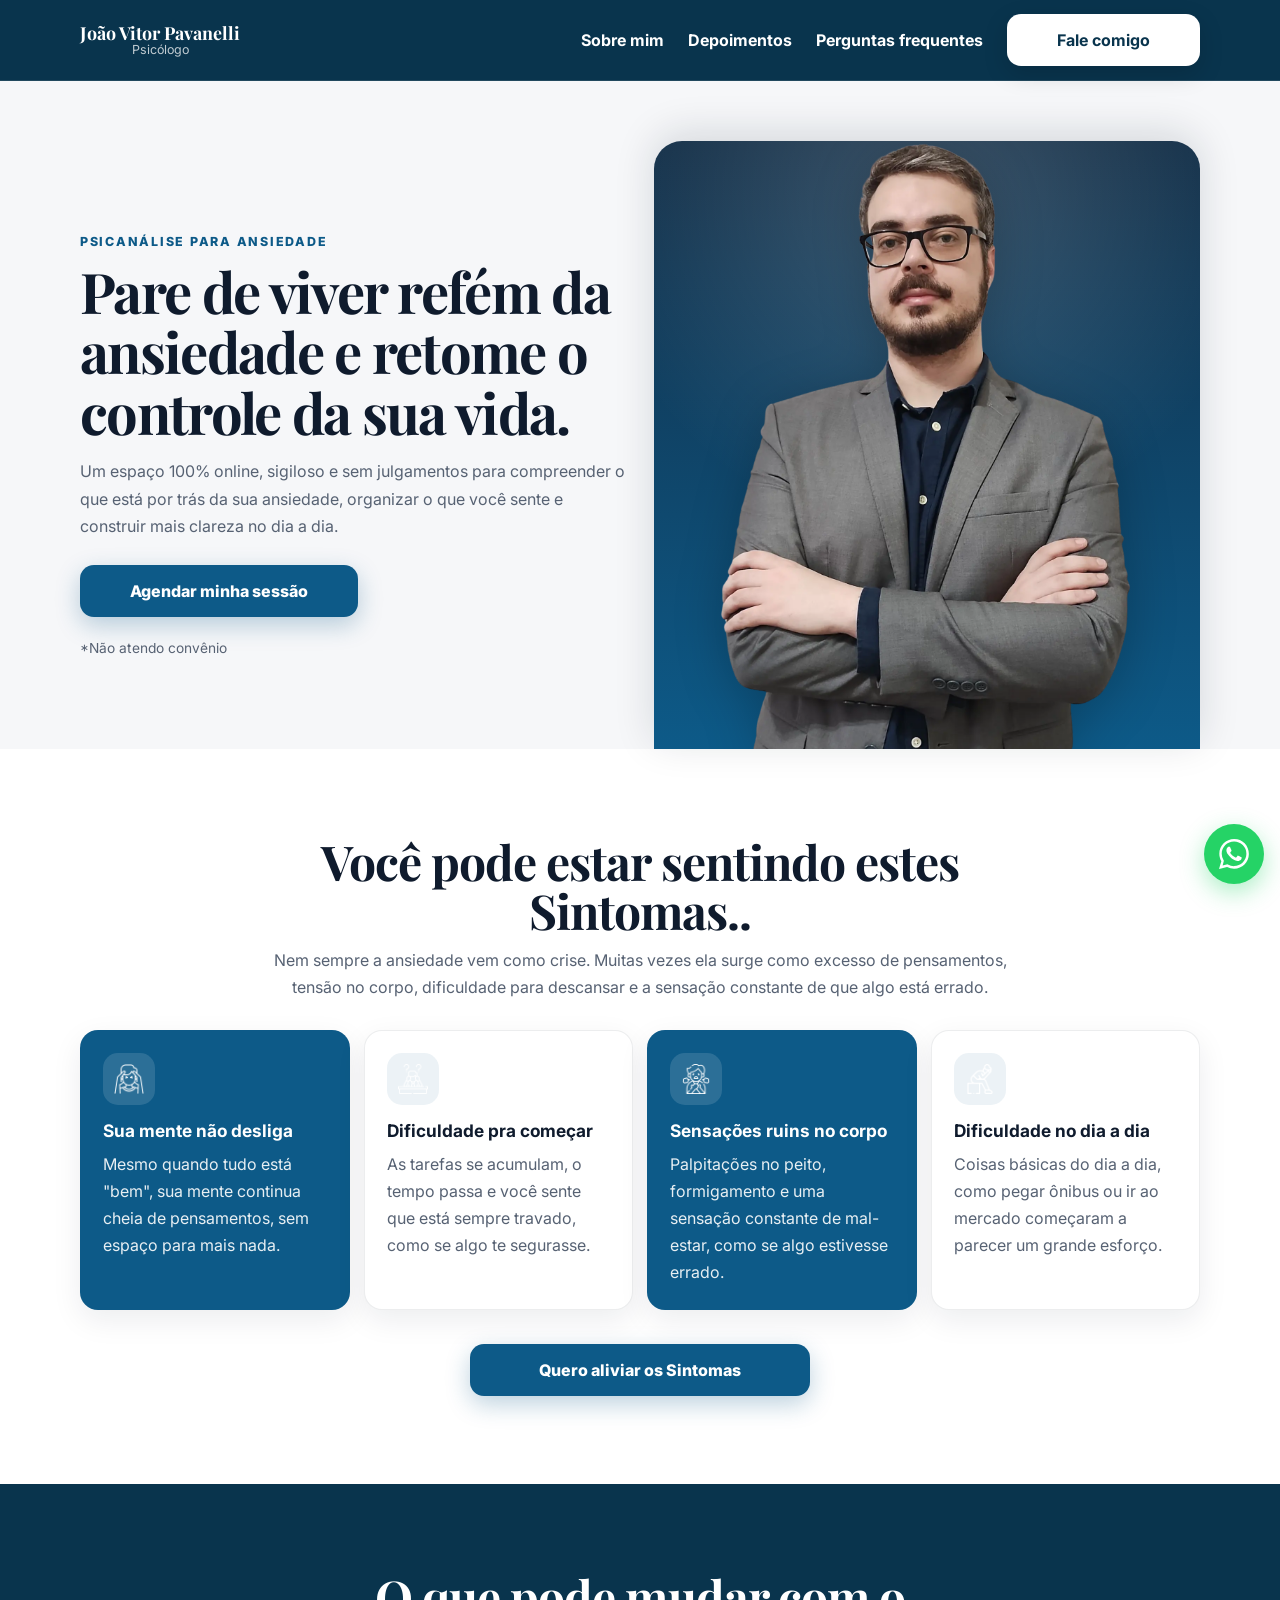
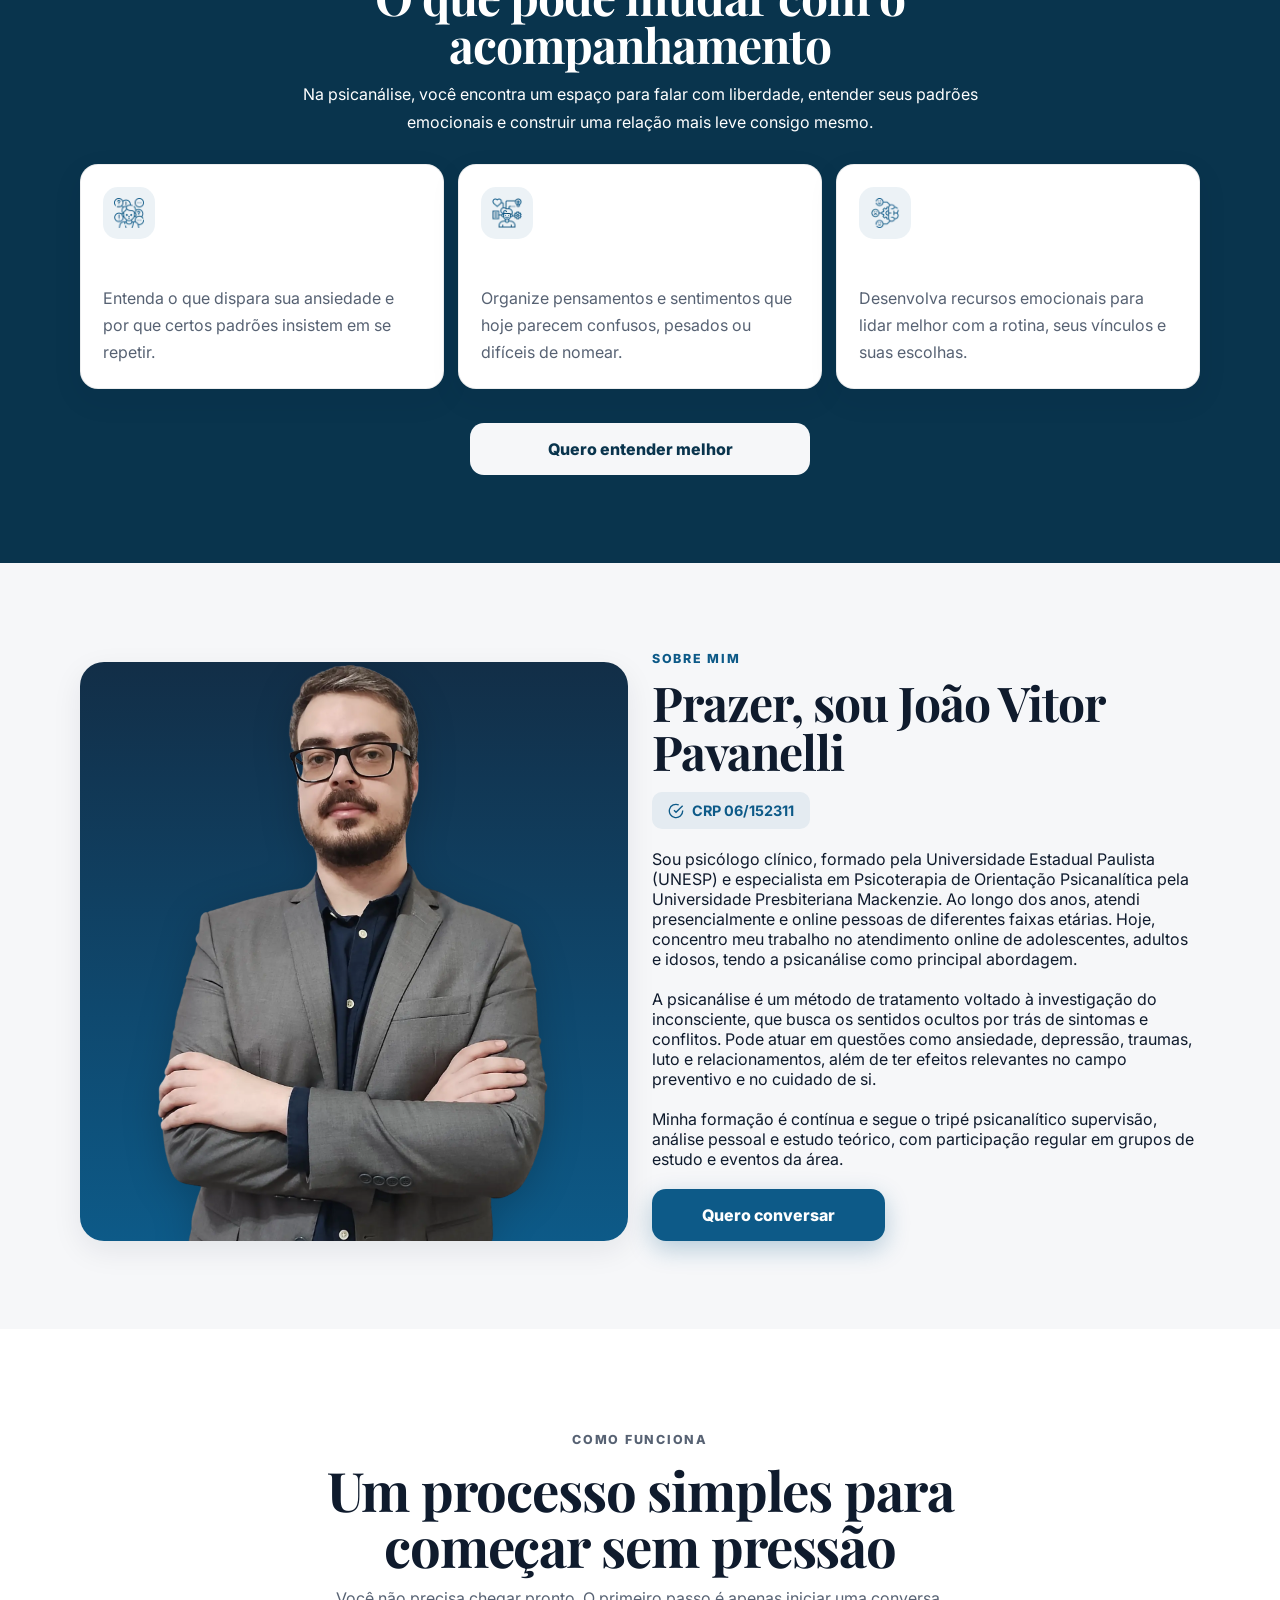
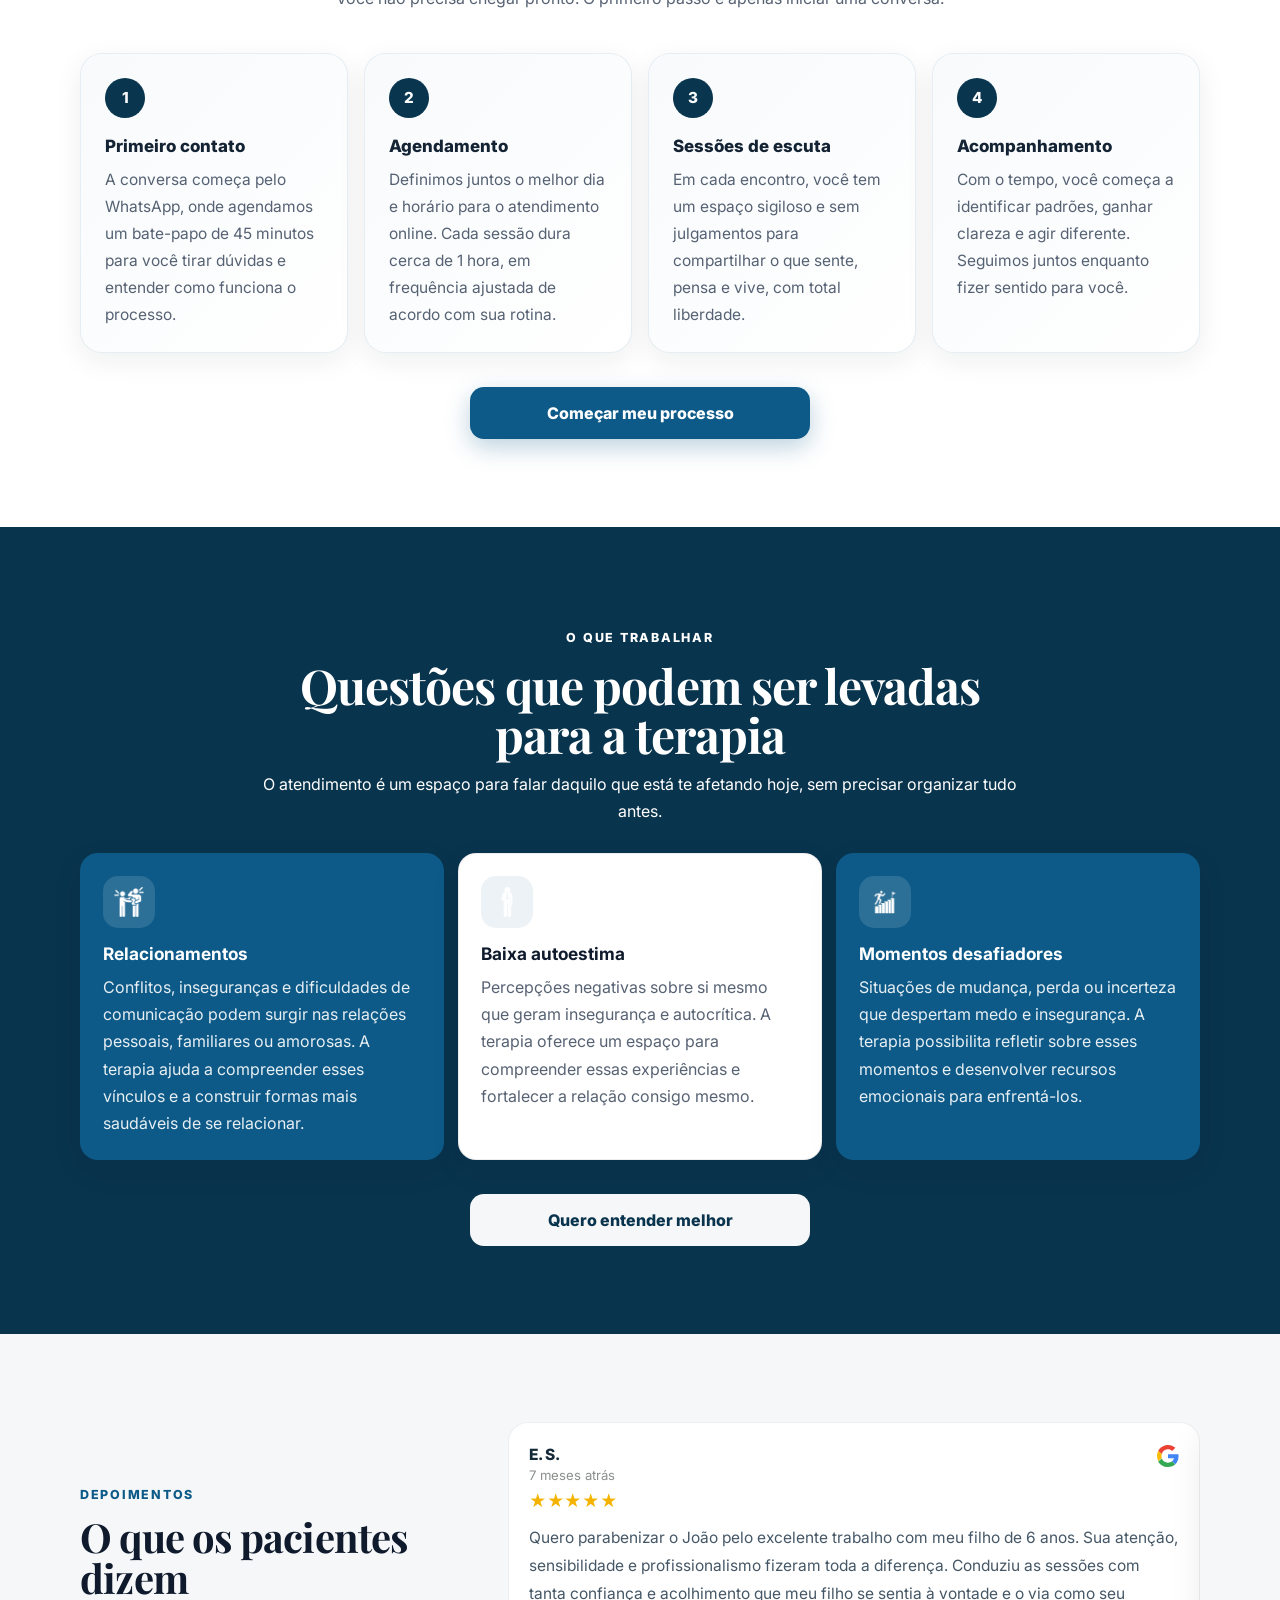
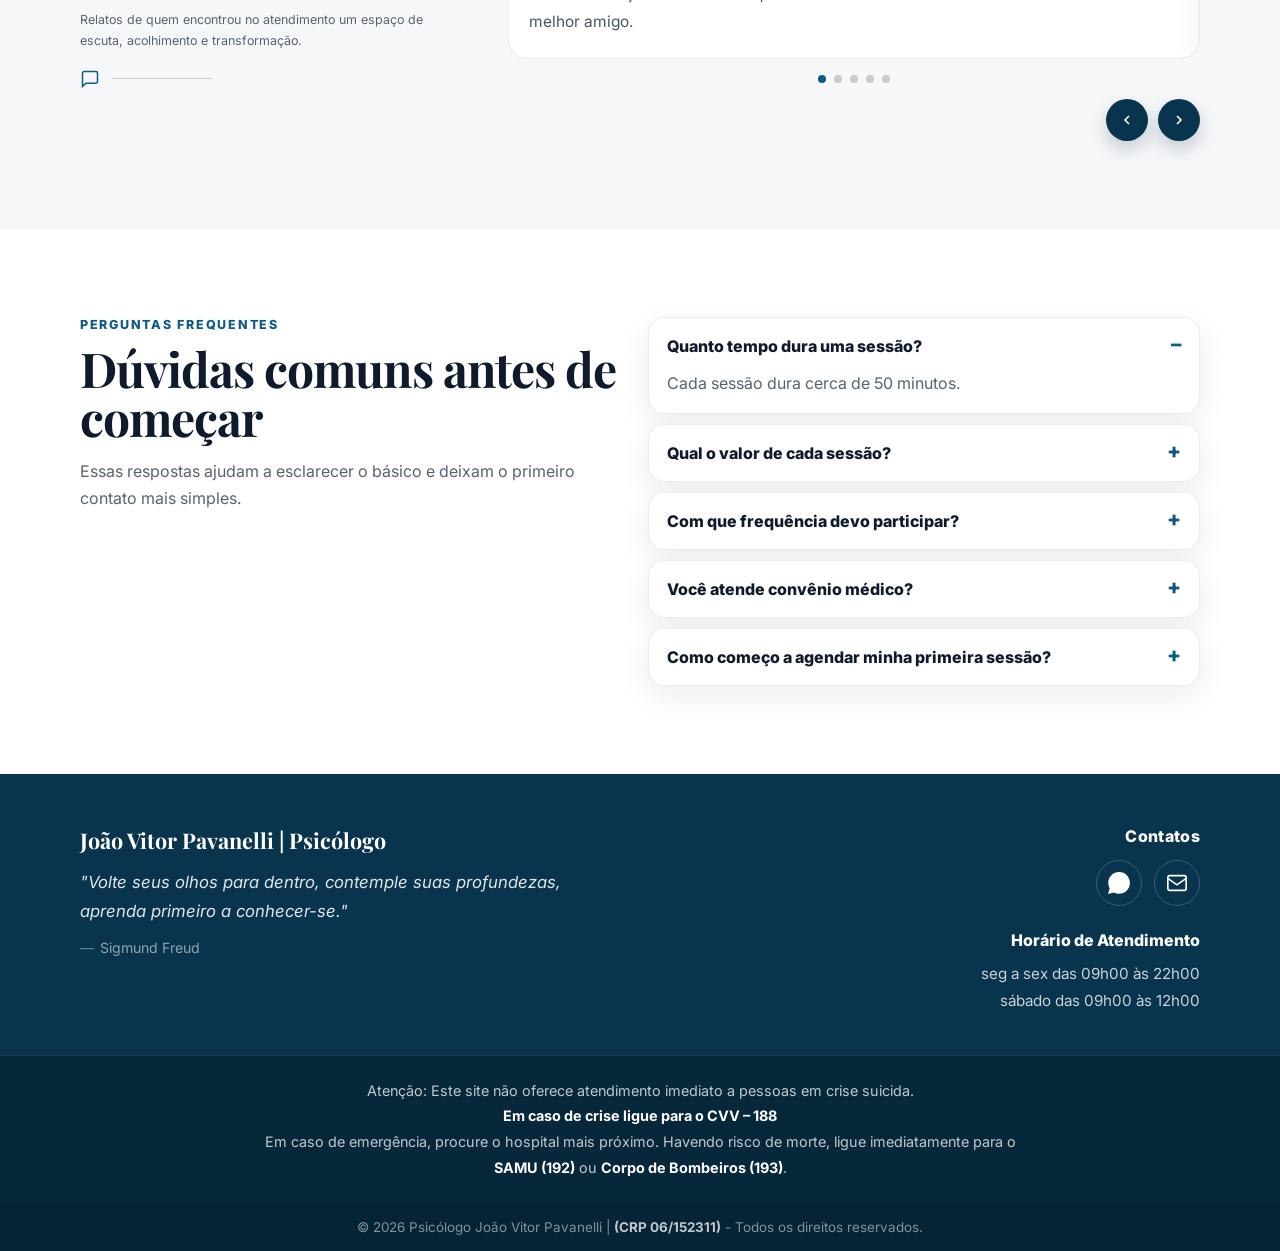
==== commit 4b5fdac2: "Update index.html" ====
--- a/Ansiedade/index.html
+++ b/Ansiedade/index.html
@@ -15,7 +15,10 @@
 
   <!-- Pré Carregaemnto da imagem-->
    <link rel="preload" as="image" href="../assets/images/quemsou01-1200.webp" type="image/webp" imagesrcset="
-    ../assets/images/quemsou01-1200.webp  1200w,
+    ../assets/images/foto-banner01-480.webp   480w,
+    ../assets/images/foto-banner01-768.webp   768w,
+    ../assets/images/foto-banner01-1200.webp  1200w,
+    ../assets/images/foto-banner01-1600.webp  1600w
   " imagesizes="(max-width: 576px) 90vw,
               (max-width: 1200px) 50vw,
               600px" />
@@ -94,7 +97,11 @@
     </div>
     <div class="hero-visual reveal">
       <div class="hero-glow"></div>
-      <img class="hero-photo" src="../assets/images/quemsou01-1200.webp" alt="João Vitor Pavanelli, psicólogo">
+      <picture class="hero-photo">
+        <source srcset="../assets/images/quemsou01-1200.webp" type="image/webp">
+        <source srcset="../assets/images/quemsou01-1200.jpg" type="image/jpeg">
+        <img src="../assets/images/quemsou01-1200.jpg" alt="João Vitor Pavanelli, psicólogo" loading="eager" decoding="async" fetchpriority="high">
+      </picture>
       </div>
     </div>
   </div>
@@ -118,7 +125,7 @@
       </article>
       <article class="card reveal">
         <div class="card-icon">
-          <img src="../assets/icons/dificuldades-b.webp" alt="Ícone de alívio da ansiedade" class="img-fluid" width="30" height="30" loading="lazy" />
+          <img src="../assets/icons/dificuldades.webp" alt="Ícone de alívio da ansiedade" class="img-fluid" width="30" height="30" loading="lazy" />
         </div>
         <h3>Dificuldade pra começar</h3>
         <p>As tarefas se acumulam, o tempo passa e você sente que está sempre travado, como se algo te segurasse.</p>
@@ -132,7 +139,7 @@
       </article>
       <article class="card reveal">
         <div class="card-icon">
-          <img src="../assets/icons/depressao-b.webp" alt="Ícone de autoestima" class="img-fluid" width="30" height="30" loading="lazy" />
+          <img src="../assets/icons/depressao.webp" alt="Ícone de autoestima" class="img-fluid" width="30" height="30" loading="lazy" />
         </div>
         <h3>Dificuldade no dia a dia</h3>
         <p>Coisas básicas do dia a dia, como pegar ônibus ou ir ao mercado começaram a parecer um grande esforço.</p>
@@ -184,7 +191,11 @@
 <section class="section" id="sobre" style="background:#f6f7f9">
   <div class="container about-grid">
     <div class="about-photo-wrap reveal">
-      <img class="about-photo" src="../assets/images/quemsou01-1200.webp" alt="João Vitor Pavanelli">
+      <picture class="about-photo">
+        <source srcset="../assets/images/quemsou01-1200.webp" type="image/webp">
+        <source srcset="../assets/images/quemsou01-1200.jpg" type="image/jpeg">
+        <img src="../assets/images/quemsou01-1200.jpg" alt="João Vitor Pavanelli, psicólogo" loading="eager" decoding="async" fetchpriority="high">
+      </picture>
     </div>
     <div class="reveal">
       <p class="eyebrow">Sobre mim</p>
@@ -497,83 +508,7 @@
   <svg width="30" height="30" viewBox="0 0 24 24" fill="white"><path d="M20.52 3.48A11.86 11.86 0 0 0 12.07 0C5.56 0 .26 5.3.26 11.82c0 2.09.55 4.13 1.6 5.93L0 24l6.44-1.69a11.8 11.8 0 0 0 5.63 1.44h.01c6.51 0 11.81-5.3 11.81-11.82 0-3.16-1.23-6.13-3.37-8.45ZM12.08 21.7h-.01a9.83 9.83 0 0 1-5-1.36l-.36-.21-3.82 1 1.02-3.72-.23-.38a9.8 9.8 0 0 1-1.5-5.2c0-5.42 4.42-9.84 9.87-9.84 2.63 0 5.1 1.02 6.96 2.88a9.77 9.77 0 0 1 2.9 6.96c0 5.42-4.43 9.84-9.86 9.84Zm5.4-7.38c-.3-.15-1.77-.87-2.05-.96-.27-.1-.47-.15-.67.15-.2.3-.76.96-.94 1.16-.17.2-.35.22-.65.07-.3-.15-1.27-.47-2.42-1.5-.9-.8-1.51-1.8-1.68-2.1-.18-.3-.02-.46.13-.61.13-.13.3-.35.45-.52.15-.17.2-.3.3-.5.1-.2.05-.37-.02-.52-.08-.15-.67-1.62-.92-2.22-.24-.58-.49-.5-.67-.5h-.57c-.2 0-.52.08-.8.37-.27.3-1.05 1.02-1.05 2.48s1.08 2.88 1.23 3.08c.15.2 2.12 3.24 5.13 4.54.72.31 1.28.5 1.72.64.72.23 1.38.2 1.9.12.58-.09 1.77-.72 2.02-1.42.25-.7.25-1.3.18-1.42-.08-.12-.28-.2-.58-.35Z"/></svg>
 </a>
 
-<script>
-  // MENU MOBILE
-  const menuToggle = document.getElementById('menuToggle');
-  const navPanel = document.getElementById('navPanel');
-  menuToggle.addEventListener('click', () => {
-    const open = navPanel.classList.toggle('open');
-    menuToggle.classList.toggle('active', open);
-    menuToggle.setAttribute('aria-expanded', open);
-  });
-  navPanel.querySelectorAll('a').forEach(link => {
-    link.addEventListener('click', () => {
-      navPanel.classList.remove('open');
-      menuToggle.classList.remove('active');
-      menuToggle.setAttribute('aria-expanded', false);
-    });
-  });
-
-  // SCROLL SUAVE
-  document.querySelectorAll('a[href^="#"]').forEach(a => {
-    a.addEventListener('click', e => {
-      const el = document.querySelector(a.getAttribute('href'));
-      if (el) { e.preventDefault(); el.scrollIntoView({ behavior: 'smooth', block: 'start' }); }
-    });
-  });
-
-  // REVEAL ON SCROLL
-  const io = new IntersectionObserver(entries => {
-    entries.forEach(e => { if (e.isIntersecting) e.target.classList.add('show'); });
-  }, { threshold: 0.1 });
-  document.querySelectorAll('.reveal').forEach(el => io.observe(el));
-
-  // WHATSAPP POPUP
-  const waPopup = document.getElementById('waPopup');
-  const waClose = document.getElementById('waClose');
-  const waToggle = document.getElementById('waToggle');
-  const KEY = 'jv-wa-closed';
-  const show = () => waPopup.classList.add('show');
-  const hide = () => { waPopup.classList.remove('show'); localStorage.setItem(KEY, '1'); };
-  // Auto-open after 8s regardless of localStorage (always show on fresh load)
-  setTimeout(show, 8000);
-  // Close button
-  waClose.addEventListener('click', e => { e.stopPropagation(); hide(); });
-  // Toggle button: if popup hidden → show; if popup showing → follow link
-  waToggle.addEventListener('click', e => {
-    if (!waPopup.classList.contains('show')) { e.preventDefault(); show(); }
-  });
-
-  // DEPOIMENTOS SLIDER
-  (function(){
-    const track = document.getElementById('depTrack');
-    const dotsWrap = document.getElementById('depDots');
-    if(!track) return;
-    const cards = track.querySelectorAll('.dep-card');
-    let cur = 0;
-    const total = cards.length;
-    cards.forEach((_,i)=>{
-      const d = document.createElement('button');
-      d.className = 'dep-dot' + (i===0?' active':'');
-      d.setAttribute('aria-label','Slide '+(i+1));
-      d.addEventListener('click',()=>go(i));
-      dotsWrap.appendChild(d);
-    });
-    function go(n){
-      cur = (n + total) % total;
-      track.style.transform = `translateX(-${cur*100}%)`;
-      dotsWrap.querySelectorAll('.dep-dot').forEach((d,i)=>d.classList.toggle('active',i===cur));
-    }
-    document.getElementById('depPrev').addEventListener('click',()=>go(cur-1));
-    document.getElementById('depNext').addEventListener('click',()=>go(cur+1));
-    let startX=0;
-    track.addEventListener('touchstart',e=>startX=e.touches[0].clientX,{passive:true});
-    track.addEventListener('touchend',e=>{
-      const dx=e.changedTouches[0].clientX-startX;
-      if(Math.abs(dx)>40) go(dx<0?cur+1:cur-1);
-    },{passive:true});
-  })();
-
-</script>
+<script>const menuToggle=document.getElementById('menuToggle');const navPanel=document.getElementById('navPanel');menuToggle.addEventListener('click',()=>{const open=navPanel.classList.toggle('open');menuToggle.classList.toggle('active',open);menuToggle.setAttribute('aria-expanded',open)});navPanel.querySelectorAll('a').forEach(link=>{link.addEventListener('click',()=>{navPanel.classList.remove('open');menuToggle.classList.remove('active');menuToggle.setAttribute('aria-expanded',!1)})});document.querySelectorAll('a[href^="#"]').forEach(a=>{a.addEventListener('click',e=>{const el=document.querySelector(a.getAttribute('href'));if(el){e.preventDefault();el.scrollIntoView({behavior:'smooth',block:'start'})}})});const io=new IntersectionObserver(entries=>{entries.forEach(e=>{if(e.isIntersecting)e.target.classList.add('show');})},{threshold:0.1});document.querySelectorAll('.reveal').forEach(el=>io.observe(el));const waPopup=document.getElementById('waPopup');const waClose=document.getElementById('waClose');const waToggle=document.getElementById('waToggle');const KEY='jv-wa-closed';const show=()=>waPopup.classList.add('show');const hide=()=>{waPopup.classList.remove('show');localStorage.setItem(KEY,'1')};setTimeout(show,10000);waClose.addEventListener('click',e=>{e.stopPropagation();hide()});waToggle.addEventListener('click',e=>{if(!waPopup.classList.contains('show')){e.preventDefault();show()}});(function(){const track=document.getElementById('depTrack');const dotsWrap=document.getElementById('depDots');if(!track)return;const cards=track.querySelectorAll('.dep-card');let cur=0;const total=cards.length;cards.forEach((_,i)=>{const d=document.createElement('button');d.className='dep-dot'+(i===0?' active':'');d.setAttribute('aria-label','Slide '+(i+1));d.addEventListener('click',()=>go(i));dotsWrap.appendChild(d)});function go(n){cur=(n+total)%total;track.style.transform=`translateX(-${cur*100}%)`;dotsWrap.querySelectorAll('.dep-dot').forEach((d,i)=>d.classList.toggle('active',i===cur))}
+document.getElementById('depPrev').addEventListener('click',()=>go(cur-1));document.getElementById('depNext').addEventListener('click',()=>go(cur+1));let startX=0;track.addEventListener('touchstart',e=>startX=e.touches[0].clientX,{passive:!0});track.addEventListener('touchend',e=>{const dx=e.changedTouches[0].clientX-startX;if(Math.abs(dx)>40)go(dx<0?cur+1:cur-1);},{passive:!0})})()</script>
 </body>
 </html>
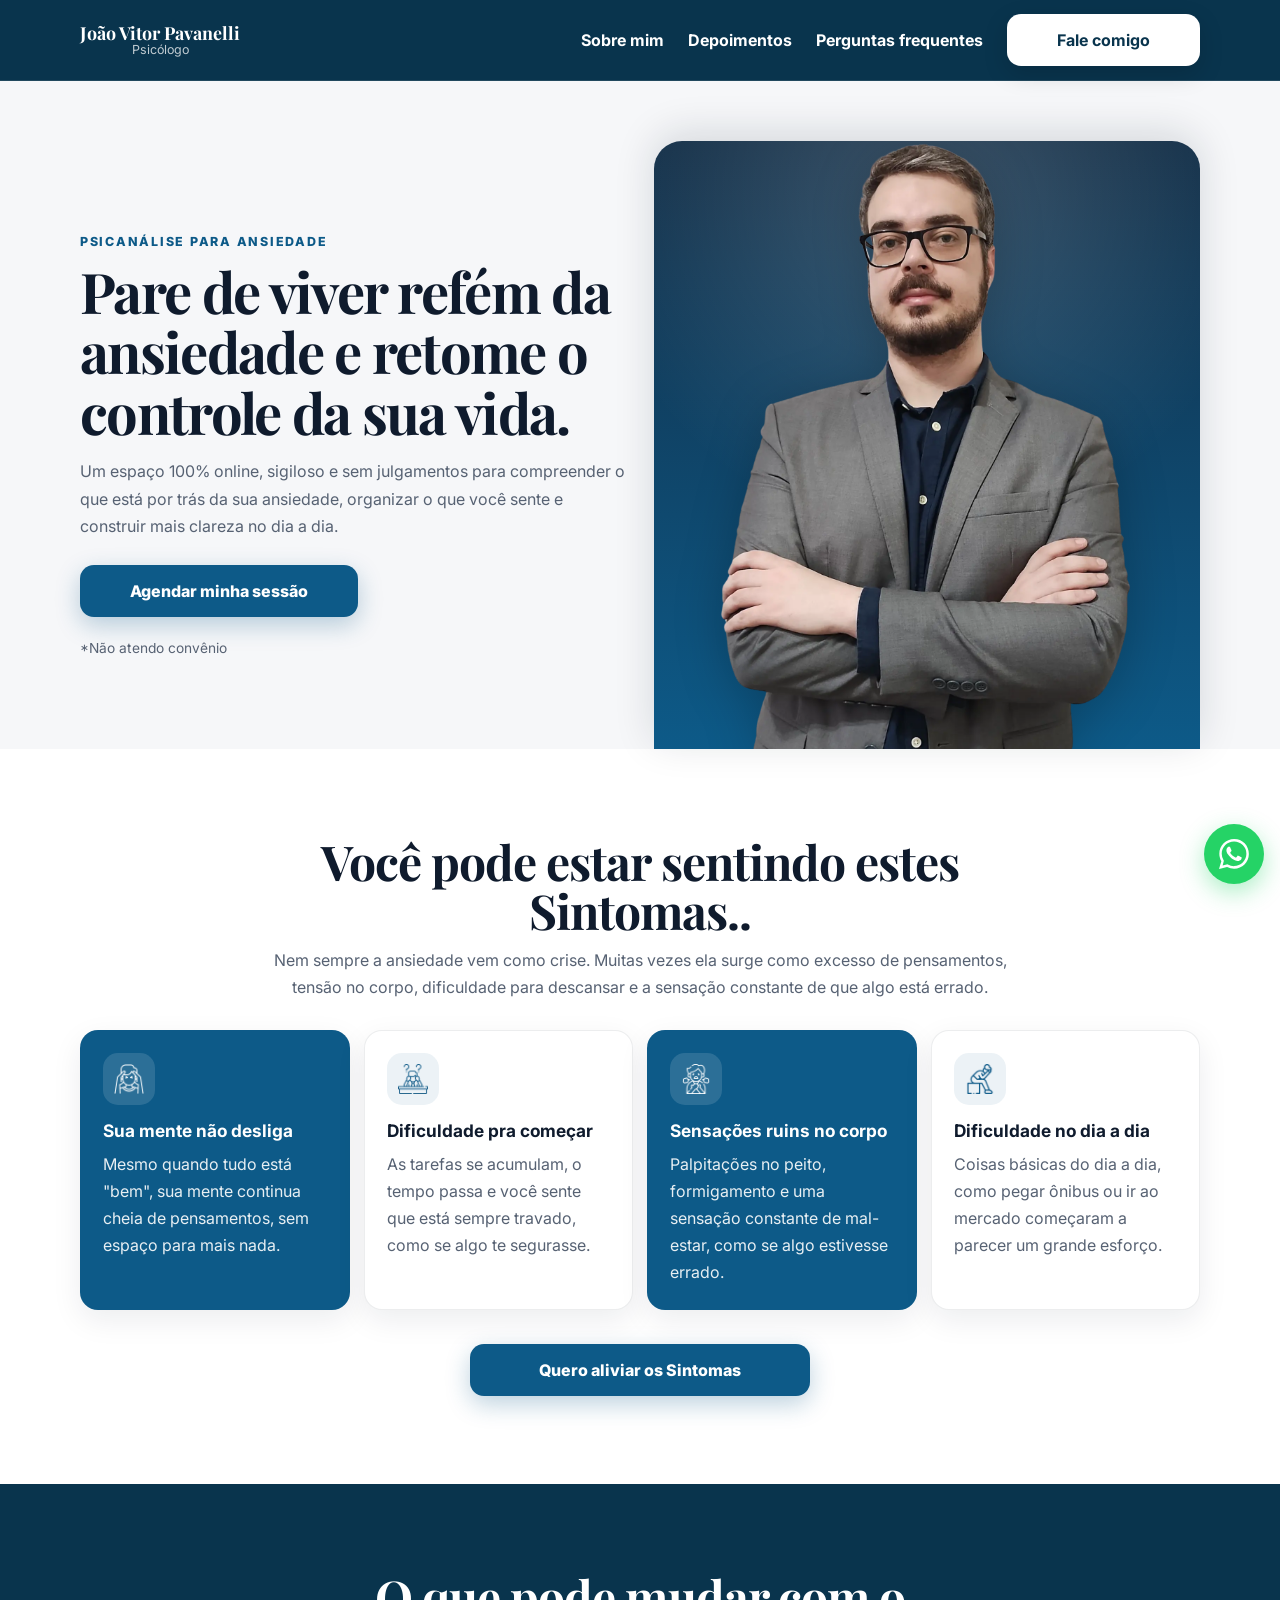
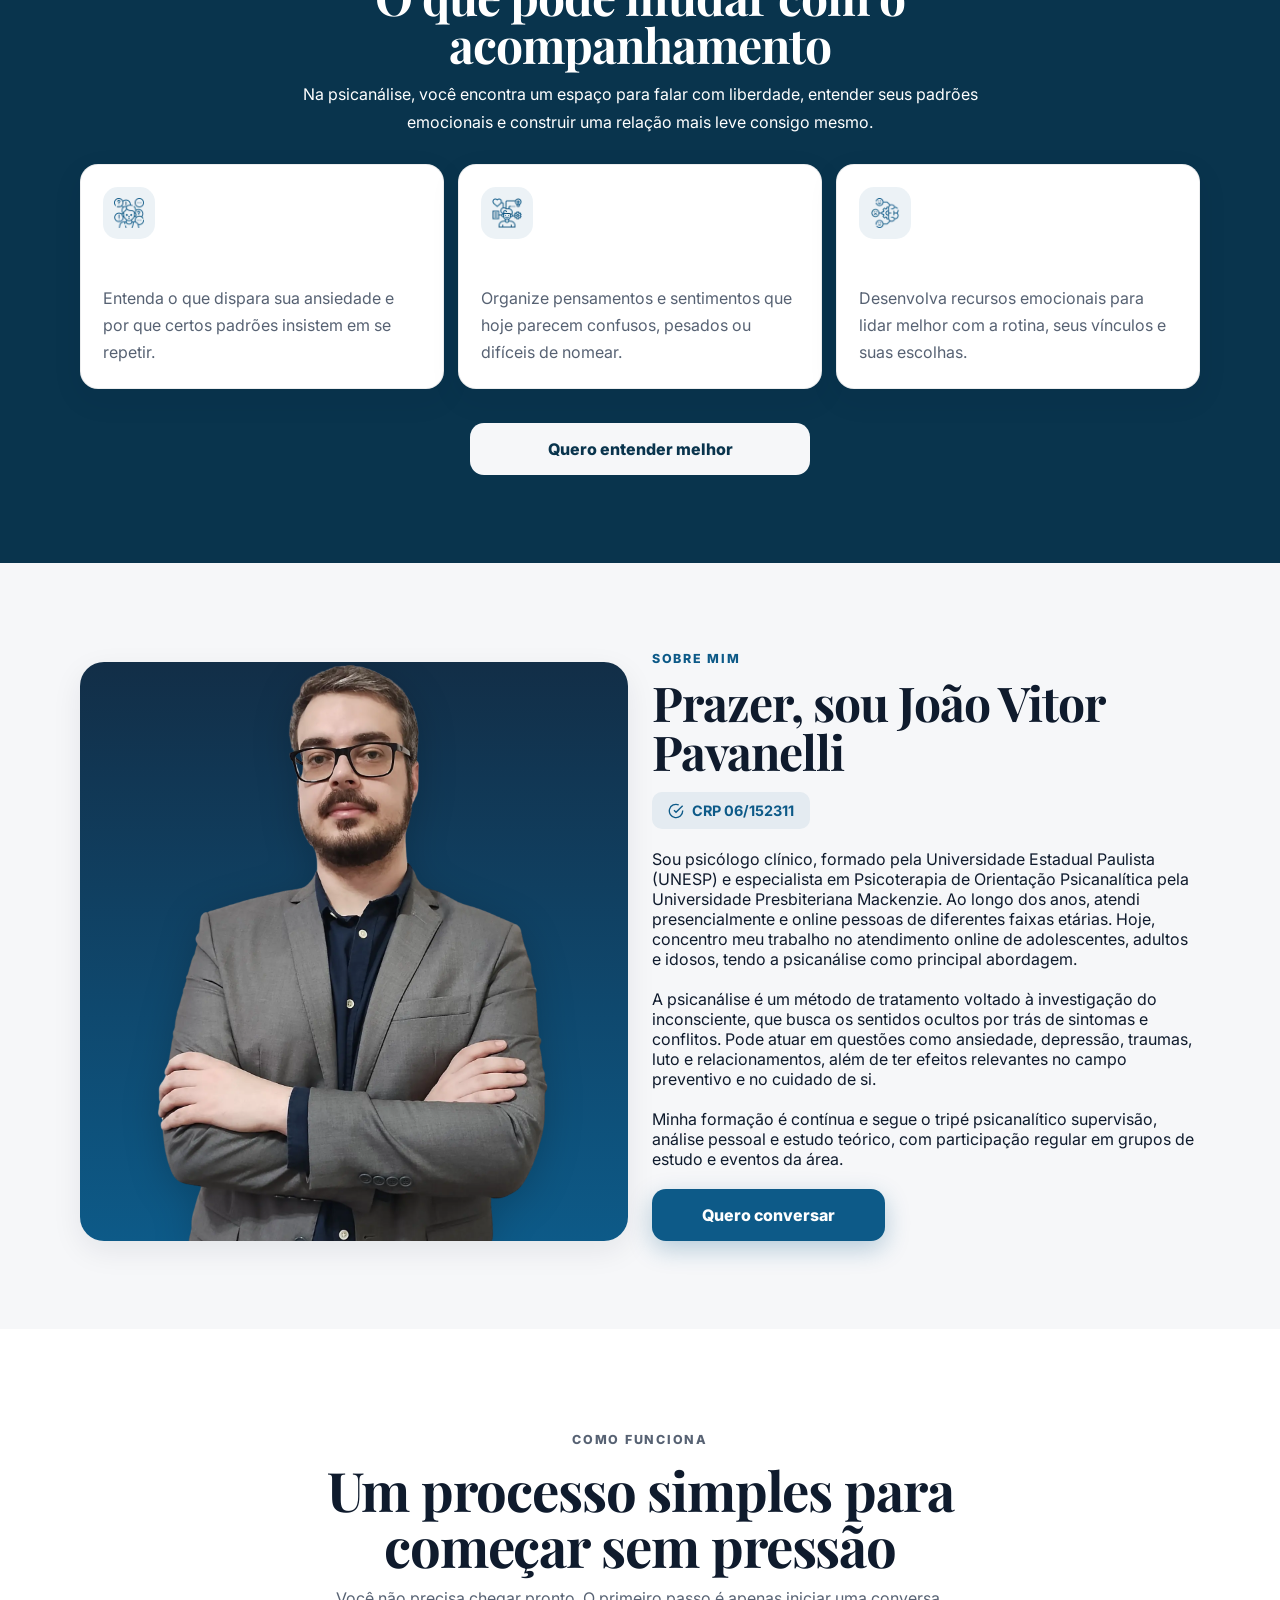
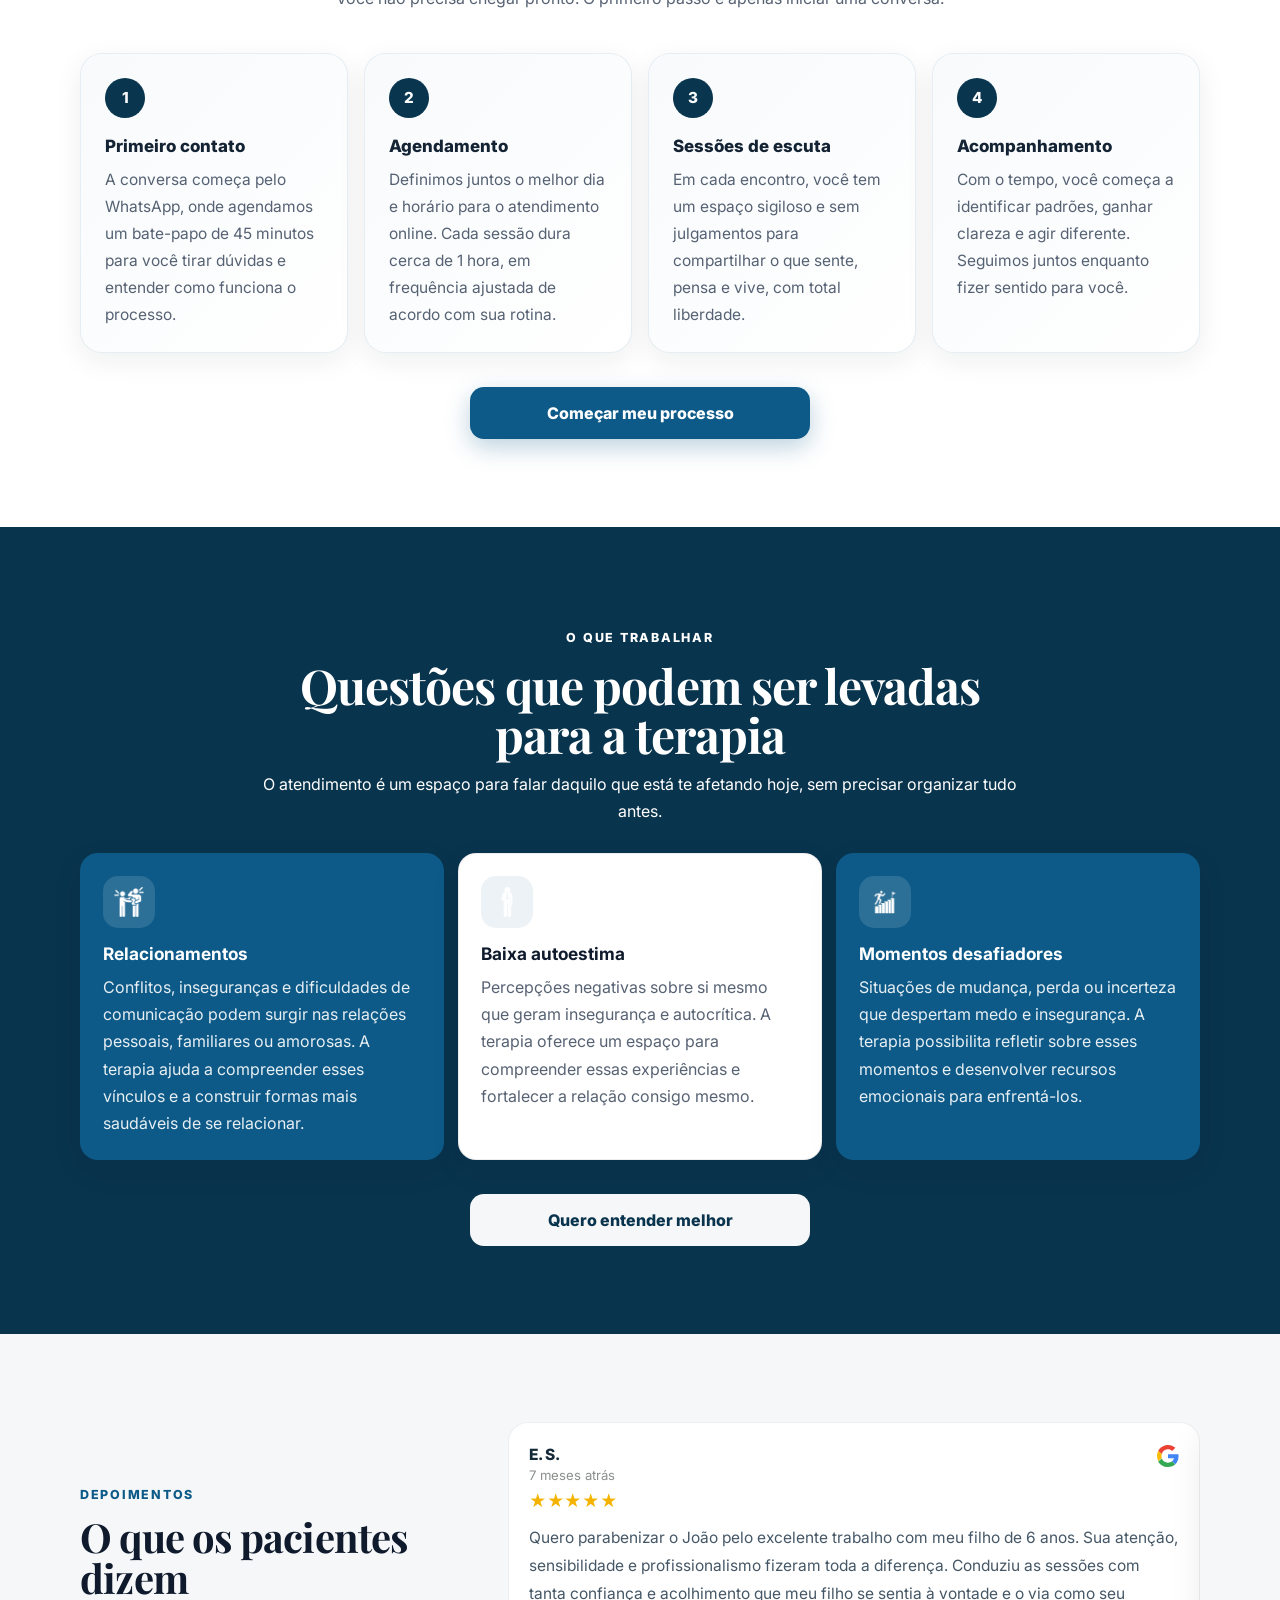
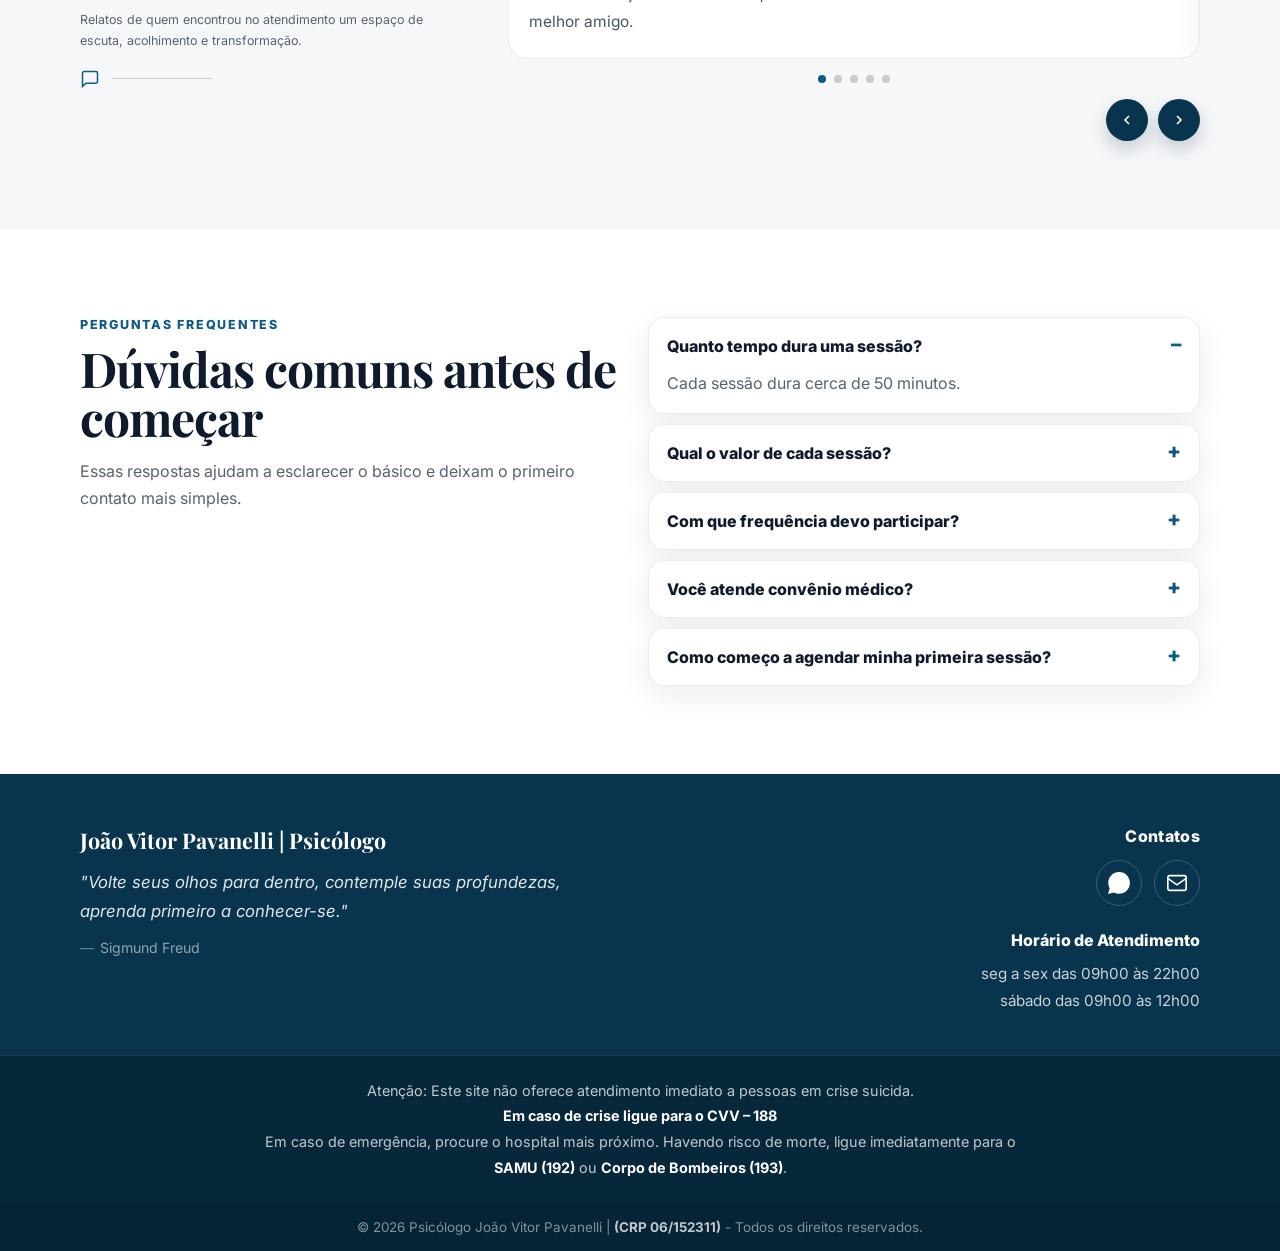
==== commit 27c1edb3: "Update index.html" ====
--- a/Ansiedade/index.html
+++ b/Ansiedade/index.html
@@ -125,7 +125,7 @@
       </article>
       <article class="card reveal">
         <div class="card-icon">
-          <img src="../assets/icons/dificuldades.webp" alt="Ícone de alívio da ansiedade" class="img-fluid" width="30" height="30" loading="lazy" />
+          <img src="../assets/icons/dificuldades-b.webp" alt="Ícone de alívio da ansiedade" class="img-fluid" width="30" height="30" loading="lazy" />
         </div>
         <h3>Dificuldade pra começar</h3>
         <p>As tarefas se acumulam, o tempo passa e você sente que está sempre travado, como se algo te segurasse.</p>
@@ -139,7 +139,7 @@
       </article>
       <article class="card reveal">
         <div class="card-icon">
-          <img src="../assets/icons/depressao.webp" alt="Ícone de autoestima" class="img-fluid" width="30" height="30" loading="lazy" />
+          <img src="../assets/icons/depressao-b.webp" alt="Ícone de autoestima" class="img-fluid" width="30" height="30" loading="lazy" />
         </div>
         <h3>Dificuldade no dia a dia</h3>
         <p>Coisas básicas do dia a dia, como pegar ônibus ou ir ao mercado começaram a parecer um grande esforço.</p>
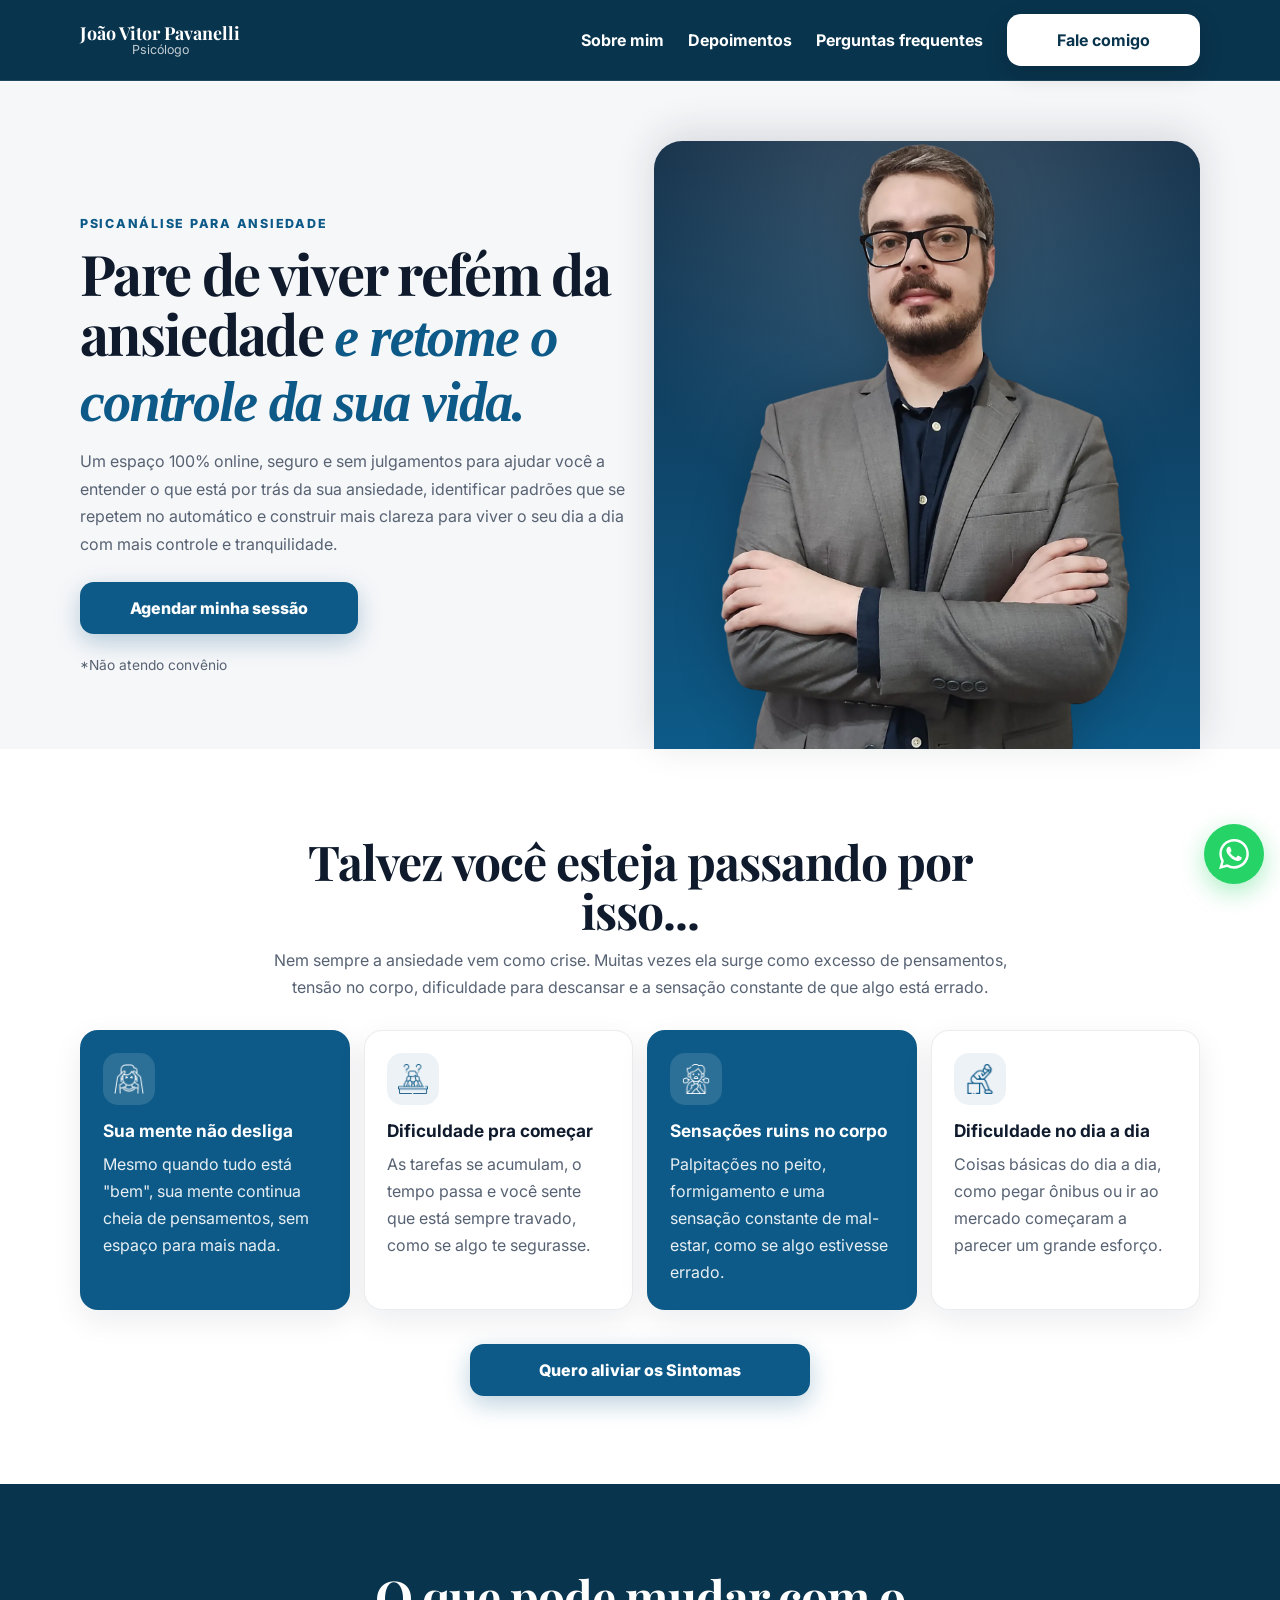
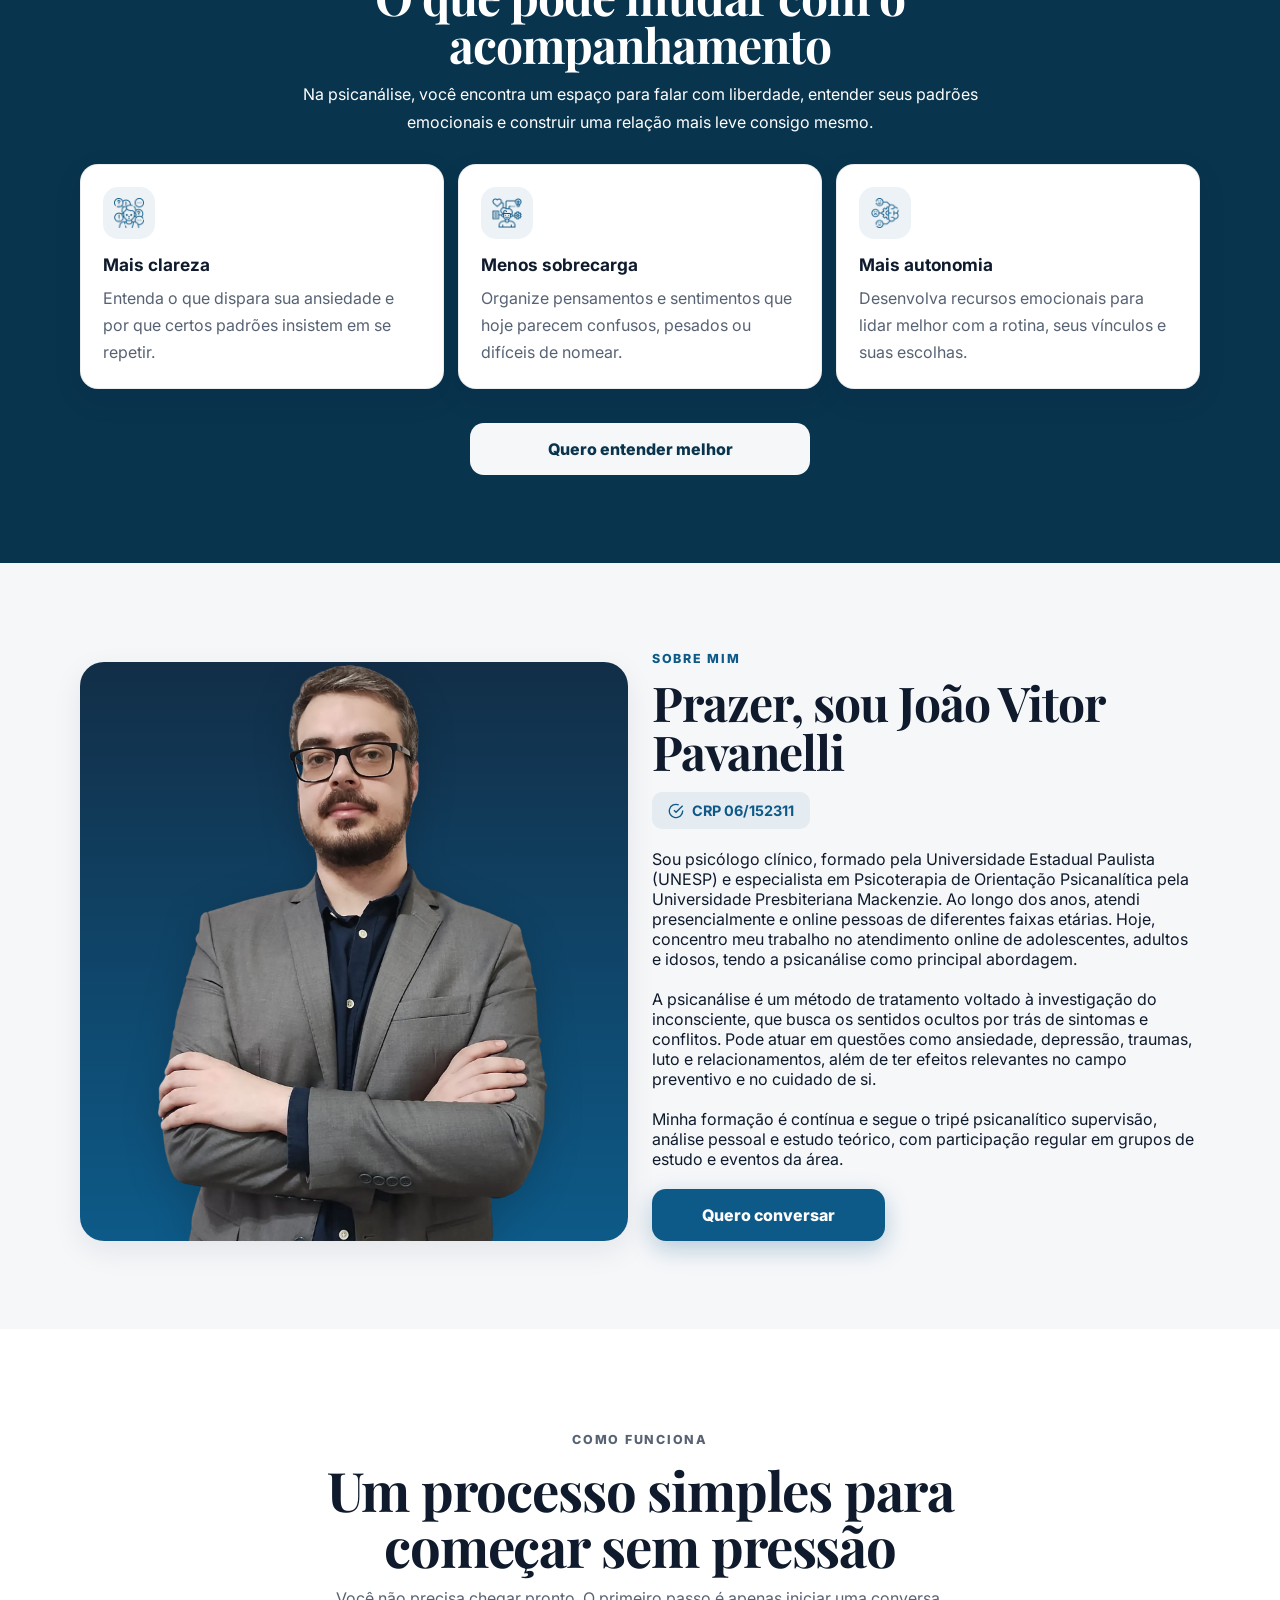
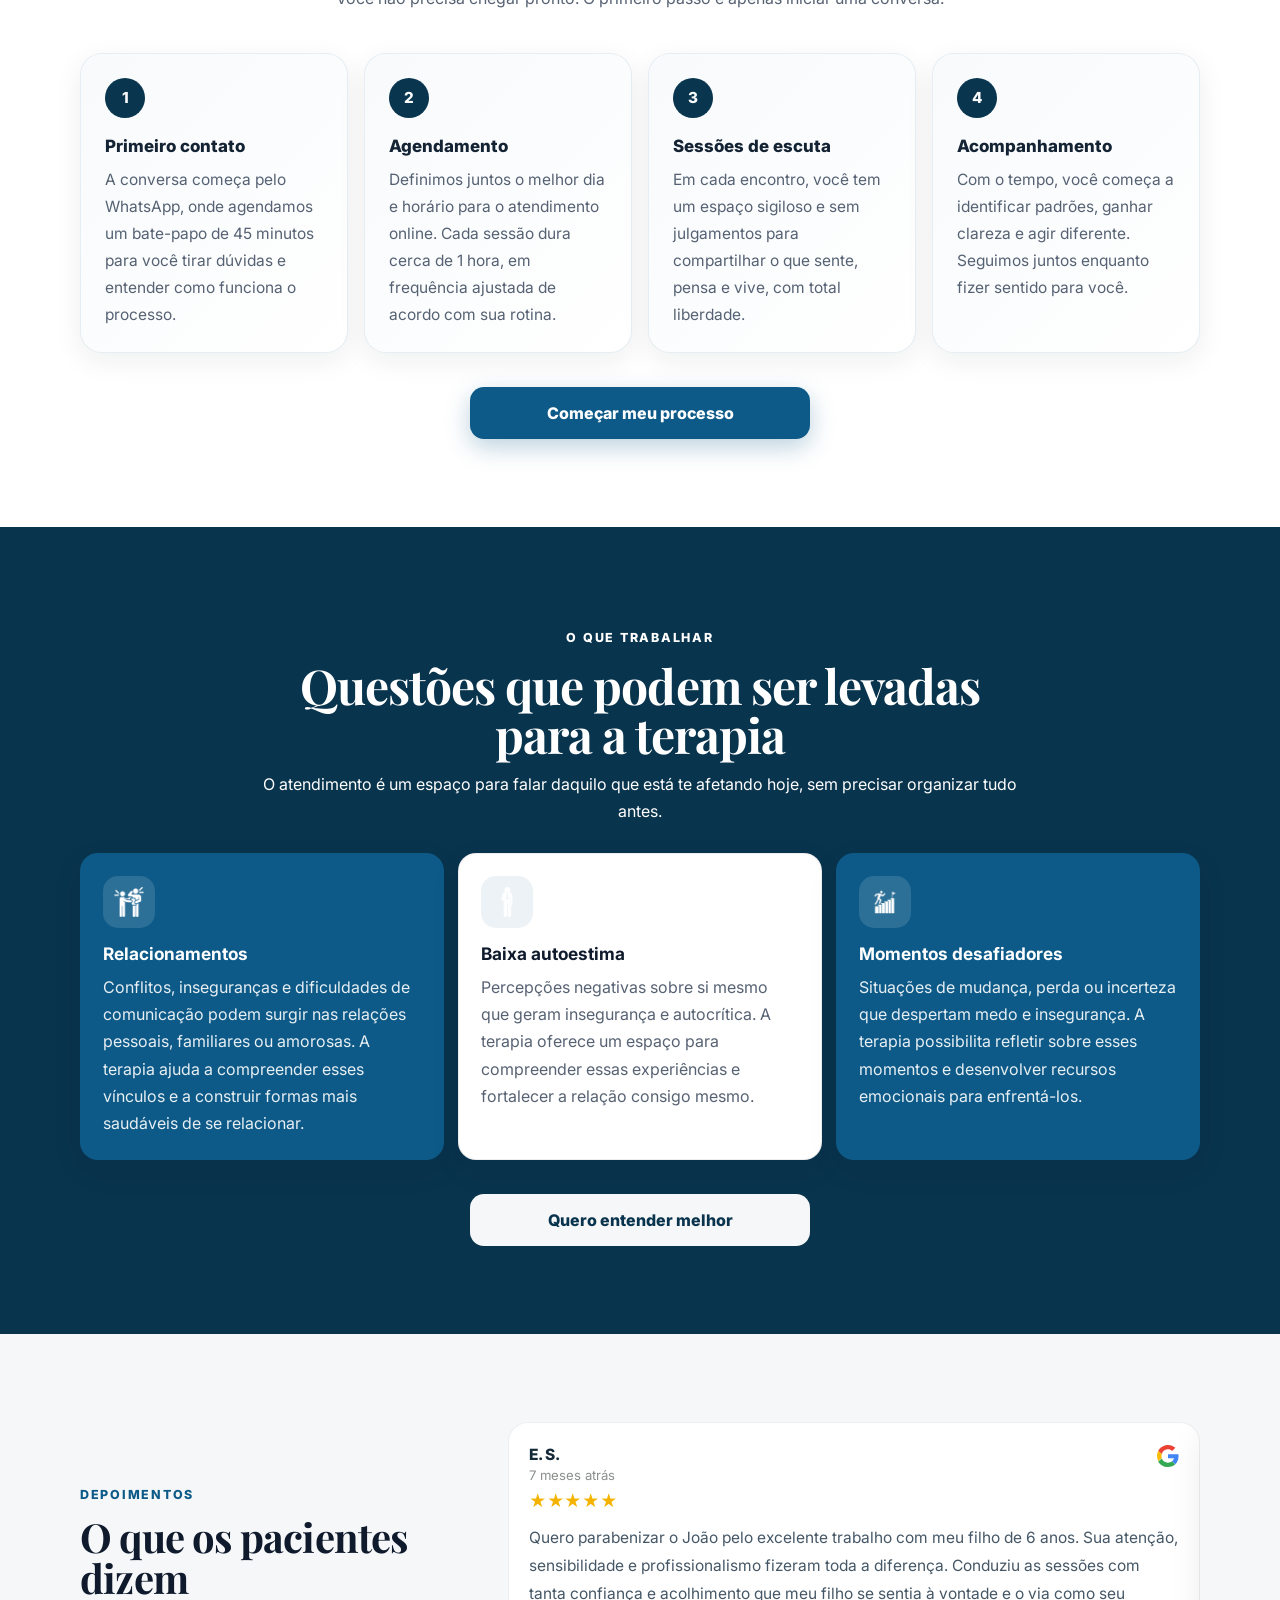
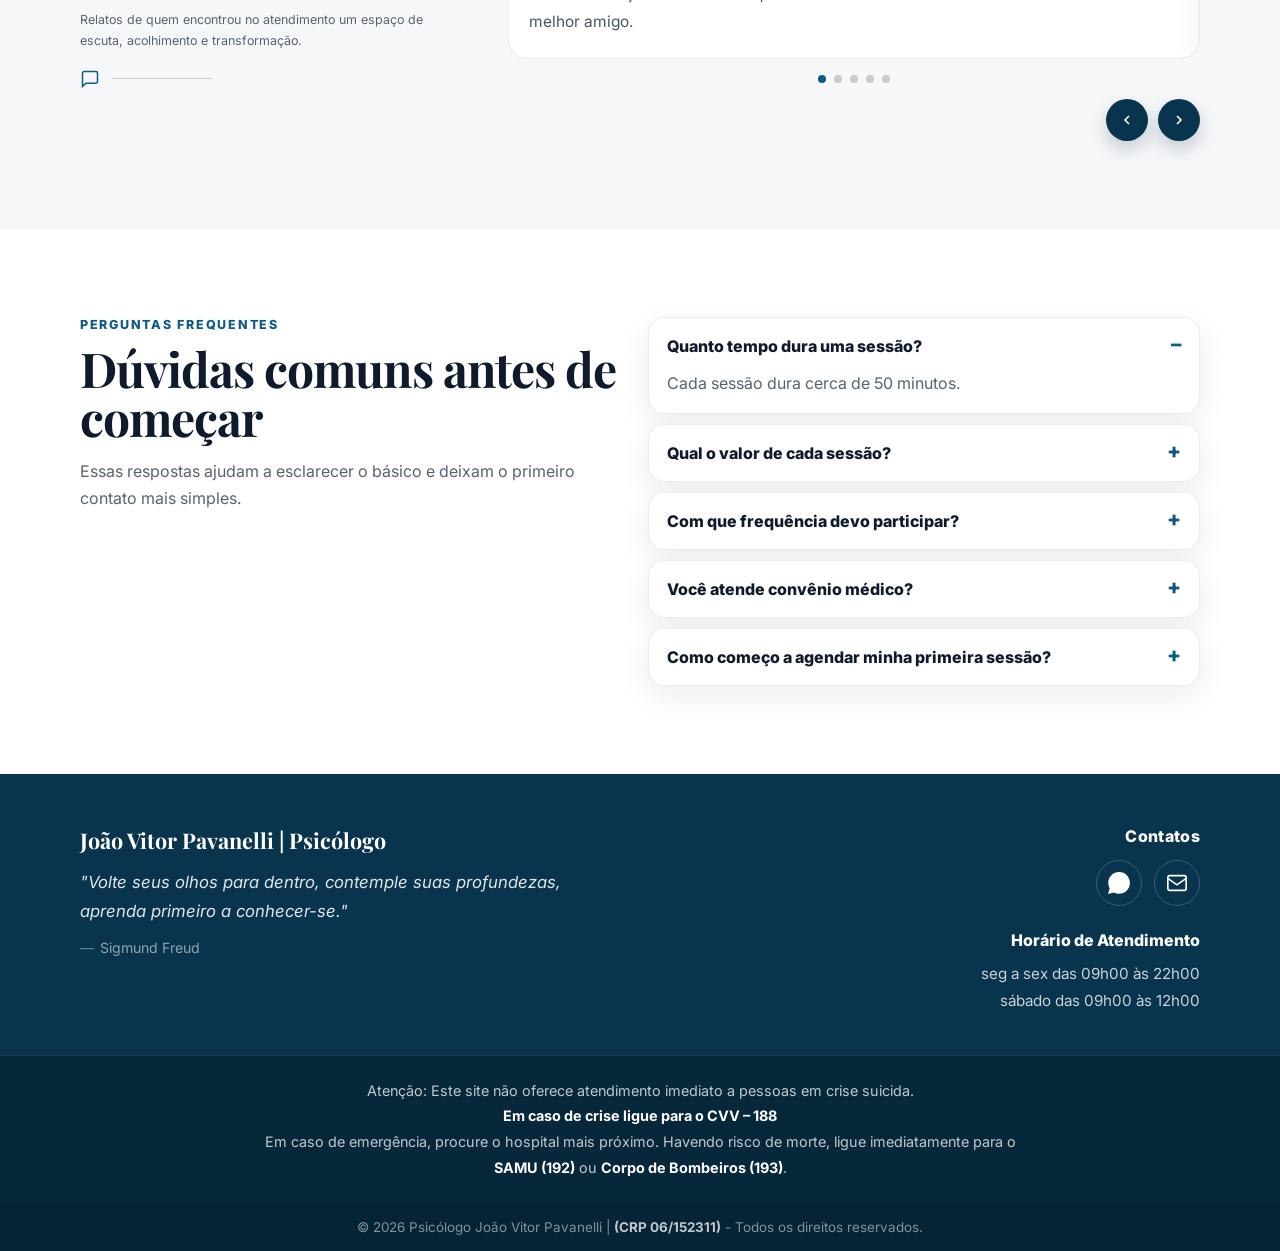
==== commit 95d45437: "Update index.html" ====
--- a/Ansiedade/index.html
+++ b/Ansiedade/index.html
@@ -88,8 +88,8 @@
   <div class="container hero-grid">
     <div class="hero-copy reveal">
       <p class="eyebrow">Psicanálise para ansiedade</p>
-      <h1>Pare de viver refém da ansiedade e retome o controle da sua vida.</h1>
-      <p class="lead">Um espaço 100% online, sigiloso e sem julgamentos para compreender o que está por trás da sua ansiedade, organizar o que você sente e construir mais clareza no dia a dia.</p>
+      <h1>Pare de viver refém da ansiedade <em style="color: #0d5a88;">e retome o controle da sua vida.</em></h1>
+      <p class="lead">Um espaço 100% online, seguro e sem julgamentos para ajudar você a entender o que está por trás da sua ansiedade, identificar padrões que se repetem no automático e construir mais clareza para viver o seu dia a dia com mais controle e tranquilidade.</p>
       <div class="hero-actions">
         <a class="btn btn-primary btn-hero-pulse" href="https://api.whatsapp.com/send?phone=5511988210994&text=Olá, quero agendar minha sessão" target="_blank" rel="noopener"> Agendar minha sessão </a>
       </div>
@@ -112,7 +112,7 @@
   <div class="container">
     <div class="section-head reveal">
       <!--<p class="eyebrow">Identificação</p>-->
-      <h2>Você pode estar sentindo estes Sintomas..</h2>
+      <h2>Talvez você esteja passando por isso...</h2>
       <p>Nem sempre a ansiedade vem como crise. Muitas vezes ela surge como excesso de pensamentos, tensão no corpo, dificuldade para descansar e a sensação constante de que algo está errado.</p>
     </div>
     <div class="grid grid-4">
@@ -164,20 +164,21 @@
         <div class="card-icon">
           <img src="../assets/icons/ansiedade-b.webp" alt="Ícone de autoestima" class="img-fluid" width="30" height="30" loading="lazy" />
         </div>
-        <h3>Mais clareza</h3>
+        <h3 style="color: #0f1b2d"> Mais clareza</h3>
         <p>Entenda o que dispara sua ansiedade e por que certos padrões insistem em se repetir.</p>
       </article>
       <article class="card reveal">
         <div class="card-icon">
           <img src="../assets/icons/mentalidade-b.webp" alt="Ícone de autoestima" class="img-fluid" width="30" height="30" loading="lazy" />
         </div>
-        <h3>Menos sobrecarga</h3><p>Organize pensamentos e sentimentos que hoje parecem confusos, pesados ou difíceis de nomear.</p>
+        <h3 style="color: #0f1b2d">Menos sobrecarga</h3>
+        <p>Organize pensamentos e sentimentos que hoje parecem confusos, pesados ou difíceis de nomear.</p>
       </article>
       <article class="card reveal">
         <div class="card-icon">
           <img src="../assets/icons/inteligencia-emocional-b.webp" alt="Ícone de autoestima" class="img-fluid" width="30" height="30" loading="lazy" />
         </div>
-        <h3>Mais autonomia</h3>
+        <h3 style="color: #0f1b2d">Mais autonomia</h3>
         <p>Desenvolva recursos emocionais para lidar melhor com a rotina, seus vínculos e suas escolhas.</p>
       </article>
     </div>
--- a/Ansiedade/style.min.css
+++ b/Ansiedade/style.min.css
@@ -1 +1 @@
-:root{--bg:#f6f7f9;--surface:#fff;--surface-2:#f8f6f2;--text:#0f1b2d;--muted:#576273;--primary:#0d5a88;--primary-2:#09344d;--line:rgba(15,27,45,.08);--success:#25d366;--shadow:0 10px 30px rgba(15,27,45,.08);--radius:18px;--container:1120px}*{box-sizing:border-box;-webkit-tap-highlight-color:transparent}html{scroll-behavior:smooth}body{margin:0;font-family:Inter,sans-serif;background:var(--bg);color:var(--text)}img{max-width:100%;display:block}a{text-decoration:none;color:inherit}p{margin:0}.container{width:min(var(--container),calc(100% - 28px));margin:0 auto}.section{padding:56px 0}.grid{display:grid;gap:14px}.grid-3,.grid-4{grid-template-columns:1fr}.topbar{position:relative;z-index:60;background:#09344d;border-bottom:1px solid rgba(255,255,255,.1)}.nav{display:flex;align-items:center;justify-content:space-between;padding:14px 0;gap:16px}.brand{display:flex;flex-direction:column;line-height:1.05}.brand strong{font-family:"Playfair Display",serif;font-size:1.12rem;color:#fff}.brand span{font-size:.78rem;color:rgba(255,255,255,.75)}.menu-toggle{border-radius:12px;border:1px solid #09344d;background:#09344d;display:grid;place-items:center;cursor:pointer;box-shadow:none}.menu-toggle span,.menu-toggle::after,.menu-toggle::before{content:"";display:block;width:18px;height:2px;background:#fff;border-radius:2px;transition:.25s}.menu-toggle::before{transform:translateY(-6px)}.menu-toggle::after{transform:translateY(6px)}.menu-toggle.active span{opacity:0}.menu-toggle.active::before{transform:rotate(45deg) translate(1.6px,1.9px)}.menu-toggle.active::after{transform:rotate(-45deg) translate(1px,-1px)}.nav-panel{position:fixed;inset:73px 16px auto 16px;background:rgba(255,255,255,.98);border:1px solid var(--line);border-radius:20px;box-shadow:0 20px 50px rgba(0,0,0,.12);padding:16px;display:none;flex-direction:column;gap:8px;z-index:59}.nav-panel.open{display:flex}.nav-panel a{padding:13px 12px;border-radius:12px;font-weight:700;font-size:1rem}.nav-panel a:hover{background:var(--surface-2)}.desktop-nav{display:none;color:#fff}.btn{display:inline-flex;align-items:center;justify-content:center;gap:10px;min-height:52px;padding:14px 50px;border-radius:14px;font-weight:800;transition:.22s ease;border:none;cursor:pointer;font-family:inherit}.btn:hover{transform:translateY(-2px)}.btn-primary{background:var(--primary);color:#fff;box-shadow:0 8px 24px rgba(13,90,136,.28)}.btn-outline{background:#fff;color:#09344d;border:none;font-weight:800;box-shadow:0 8px 24px rgba(0,0,0,.15)}.btn-whatsapp{background:#25d366;color:#fff;box-shadow:none}.btn-whatsapp:hover{background:#21bb59}.section-cta{margin-top:34px;display:flex;justify-content:center}.section-cta .btn{min-width:min(100%,340px)}.section-cta.left{justify-content:flex-start}h1,h2{margin:0;font-family:"Playfair Display",serif;line-height:1.02}h1{font-size:clamp(2.3rem,7.5vw,2.6rem);letter-spacing:-.03em;line-height:1.08}h2{font-size:clamp(1.7rem,5vw,2rem);letter-spacing:-.02em}.eyebrow{margin:0 0 12px;font-size:.78rem;letter-spacing:.14em;text-transform:uppercase;font-weight:800;color:var(--primary)}.lead{margin-top:16px;color:var(--muted);font-size:1rem;line-height:1.72}.microcopy{font-size:.86rem;color:var(--muted)}.hero{padding:28px 0 0;background:#f6f7f9}.hero-grid{display:grid;grid-template-columns:1fr;gap:28px}.hero-copy{padding-bottom:0;padding-top:32px;text-align:center}.hero-actions{display:grid;gap:10px;margin-top:24px;justify-items:center}.hero-visual{background:linear-gradient(180deg,#122e47 0,#0d5a88 100%);border-radius:28px 28px 0 0;min-height:400px;position:relative;overflow:hidden;display:flex;align-items:flex-end;justify-content:center;box-shadow:0 -8px 40px rgba(13,26,43,.14)}.hero-photo{position:relative;z-index:2;width:90%;max-width:340px;object-fit:contain;object-position:bottom;filter:drop-shadow(0 8px 24px rgba(0,0,0,.22))}.hero-glow{position:absolute;inset:0;background:radial-gradient(circle at 50% 10%,rgba(255,255,255,.18),transparent 55%)}.hero-badges{display:none}.hero-badges div{background:rgba(255,255,255,.12);backdrop-filter:blur(6px);color:#fff;border:1px solid rgba(255,255,255,.15);border-radius:14px;padding:12px 14px}.hero-badges strong{display:block;font-size:.95rem}.hero-badges span{display:block;font-size:.82rem;opacity:.9;margin-top:2px}.card{background:var(--surface);border:1px solid var(--line);border-radius:var(--radius);padding:22px;box-shadow:var(--shadow)}.card h3{margin:0 0 10px;font-size:1.08rem}.card p{color:var(--muted);line-height:1.7}.card.dark{background:var(--primary);color:#fff;border-color:transparent}.card.dark p{color:rgba(255,255,255,.9)}.card-icon{width:52px;height:52px;border-radius:15px;display:grid;place-items:center;background:rgba(13,90,136,.08);margin-bottom:15px;color:var(--primary)}.card.dark .card-icon{background:rgba(255,255,255,.13);color:#fff}.benefits,.topics{background:var(--primary-2);color:#fff}.benefits .eyebrow,.benefits .section-head p,.benefits h2,.topics .eyebrow,.topics .section-head p,.topics h2{color:#fff}.section-head{text-align:center;max-width:760px;margin:0 auto 28px}.section-head p{margin-top:12px;color:var(--muted);line-height:1.7}.about-grid{display:grid;grid-template-columns:1fr;gap:24px;align-items:end}.about-photo-wrap{border-radius:24px 24px 0 0;background:linear-gradient(180deg,#122e47,#0d5a88);overflow:hidden;display:flex;align-items:flex-end;justify-content:center;min-height:340px;box-shadow:var(--shadow)}.about-photo{width:90%;max-width:320px;object-fit:contain;filter:drop-shadow(0 8px 18px rgba(0,0,0,.18))}.about-copy p{margin-top:14px;color:var(--muted);line-height:1.8}.badge-crp{display:inline-flex;align-items:center;gap:8px;margin-top:16px;padding:10px 16px;border-radius:10px;background:rgba(13,90,136,.08);font-size:.9rem;font-weight:700;color:var(--primary)}.steps{background:#fff}.card.step{position:relative;padding-top:62px}.step-number{position:absolute;top:18px;left:18px;width:32px;height:32px;border-radius:999px;background:var(--primary);color:#fff;display:grid;place-items:center;font-size:.88rem;font-weight:800}.testimonial-name{font-weight:800;margin-bottom:6px}.stars{color:#f5c518;font-size:1rem;margin-bottom:8px;letter-spacing:.08em}.testimonial.card{border-top:4px solid var(--primary)}.faq-wrap{display:grid;grid-template-columns:1fr;gap:16px}.faq-list details{background:#fff;border:1px solid var(--line);border-radius:16px;padding:16px 18px;box-shadow:var(--shadow)}.faq-list details+details{margin-top:10px}.faq-list summary{list-style:none;cursor:pointer;padding-right:28px;position:relative;font-weight:800;line-height:1.5}.faq-list summary::-webkit-details-marker{display:none}.faq-list summary::after{content:"+";position:absolute;right:0;top:0;color:var(--primary);font-size:1.3rem;line-height:1}.faq-list details[open] summary::after{content:"–"}.faq-list p{margin-top:12px;color:var(--muted);line-height:1.7}.cta-box{background:linear-gradient(135deg,#0a334b,#0d5a88);color:#fff;border-radius:24px;padding:36px 24px;box-shadow:0 20px 50px rgba(13,90,136,.25);text-align:center}.cta-box h2{color:#fff}.cta-box p{margin:14px 0 20px;color:rgba(255,255,255,.88);line-height:1.7}.footer{background:#09344d;color:#fff}.footer-main{padding:52px 0 40px}.footer-grid{display:grid;grid-template-columns:1fr;gap:36px}.footer-quote{max-width:520px}.footer-quote .brand-name{font-family:"Playfair Display",serif;font-size:1.35rem;font-weight:700;margin-bottom:14px;display:block}.footer-blockquote{font-size:1.05rem;line-height:1.75;color:rgba(255,255,255,.88);font-style:italic;margin:0 0 12px}.footer-attribution{font-size:.88rem;color:rgba(255,255,255,.55);display:flex;align-items:center;gap:6px}.footer-attribution::before{content:"—";color:rgba(255,255,255,.4)}.footer-contacts h4{font-size:1rem;font-weight:800;color:#fff;margin:0 0 14px;letter-spacing:.02em}.footer-contact-icons{display:flex;gap:12px;margin-bottom:24px}.footer-contact-icon{width:46px;height:46px;border-radius:999px;border:1px solid rgba(255,255,255,.2);display:grid;place-items:center;color:#fff;transition:.2s}.footer-contact-icon:hover{background:rgba(255,255,255,.12)}.footer-hours h4{font-size:1rem;font-weight:800;color:#fff;margin:0 0 10px}.footer-hours p{margin:0;color:rgba(255,255,255,.78);font-size:.95rem;line-height:1.8}.footer-alert{background:rgba(0,0,0,.25);padding:22px 0;border-top:1px solid rgba(255,255,255,.08);text-align:center}.footer-alert p{margin:0;color:rgba(255,255,255,.75);font-size:.9rem;line-height:1.8;max-width:760px;margin:0 auto}.footer-alert strong{color:#fff}.footer-bottom{background:rgba(0,0,0,.3);padding:16px 0;text-align:center}.footer-bottom p{margin:0;color:rgba(255,255,255,.5);font-size:.84rem}.footer-bottom strong{color:rgba(255,255,255,.75)}@media(min-width:680px){.footer-grid{grid-template-columns:1fr 1fr}.footer-grid>div:last-child{text-align:right}.footer-contact-icons{justify-content:flex-end}.footer-hours p{text-align:right}}.float-whatsapp{position:fixed;right:16px;bottom:16px;z-index:70;width:60px;height:60px;border-radius:999px;background:var(--success);display:grid;place-items:center;color:#fff;box-shadow:0 8px 24px rgba(37,211,102,.38);animation:pulse 2.4s infinite}@keyframes pulse{0%,100%{box-shadow:0 8px 24px rgba(37,211,102,.38),0 0 0 0 rgba(37,211,102,.4)}60%{box-shadow:0 8px 32px rgba(37,211,102,.55),0 0 0 14px rgba(37,211,102,0)}}@keyframes btnpulse{0%,100%{box-shadow:0 8px 24px rgba(13,90,136,.28),0 0 0 0 rgba(13,90,136,.4)}60%{box-shadow:0 8px 24px rgba(13,90,136,.28),0 0 0 12px rgba(13,90,136,0)}}.btn-hero-pulse{animation:btnpulse 2.2s infinite}.wa-popup{position:fixed;right:16px;bottom:90px;z-index:75;width:min(340px,calc(100vw - 32px));background:#fff;border-radius:22px;overflow:hidden;box-shadow:0 20px 50px rgba(0,0,0,.22);border:1px solid var(--line);opacity:0;pointer-events:none;transform:translateY(12px) scale(.97);transition:.32s ease}.wa-popup.show{opacity:1;pointer-events:auto;transform:translateY(0) scale(1)}.wa-header{display:flex;align-items:center;justify-content:space-between;gap:12px;padding:14px 16px;background:#09344d;color:#fff}.wa-person{display:flex;align-items:center;gap:12px}.wa-avatar{background:url(../assets/images/Bannar01-02.webp) center center/cover no-repeat;width:48px;height:48px;border-radius:999px;overflow:hidden;flex:0 0 48px;border:2px solid rgba(255,255,255,.4)}.wa-avatar img{width:100%;height:100%;object-fit:cover;object-position:top}.wa-name{font-weight:800;font-size:1rem}.wa-status{font-size:.82rem;opacity:.9;display:flex;align-items:center;gap:5px}.wa-status::before{content:"";width:8px;height:8px;border-radius:999px;background:#4ddb7e;display:block}.wa-close{width:32px;height:32px;border:none;background:rgba(255,255,255,.12);color:#fff;border-radius:10px;cursor:pointer;font-size:1.3rem;display:grid;place-items:center;line-height:1;transition:.2s}.wa-close:hover{background:rgba(255,255,255,.22)}.wa-body{padding:16px}.wa-message{background:#e6e4e3;border-radius:4px 18px 18px 18px;padding:14px 16px;color:#162030;line-height:1.65;font-size:.98rem}.wa-actions{padding:0 16px 16px}.wa-actions .btn{width:100%;min-height:52px}.steps-v2{background:#fff}.steps-cards{display:grid;grid-template-columns:1fr;gap:16px}.step-card{background:#fff;border:1px solid rgba(13,90,136,.1);border-radius:22px;padding:24px;box-shadow:0 8px 28px rgba(15,27,45,.07);transition:.22s ease;position:relative;overflow:hidden}.step-card::after{content:"";position:absolute;inset:0;border-radius:22px;background:linear-gradient(135deg,rgba(13,90,136,.03),transparent);pointer-events:none}.step-card:hover{transform:translateY(-4px);box-shadow:0 20px 45px rgba(15,27,45,.12)}.step-card-top{display:flex;align-items:flex-start;justify-content:space-between;margin-bottom:18px}.step-badge{width:40px;height:40px;border-radius:999px;background:var(--primary-2);color:#fff;display:grid;place-items:center;font-weight:800;font-size:.95rem;flex:0 0 40px}.step-card-icon{width:56px;height:56px;border-radius:18px;background:#f0f5fb;display:grid;place-items:center;color:var(--primary)}.step-card h3{margin:0 0 10px;font-size:1.06rem;font-weight:800;color:#142232;font-family:Inter,sans-serif}.step-card p{margin:0;color:var(--muted);line-height:1.75;font-size:.97rem}@media(min-width:580px){.steps-cards{grid-template-columns:repeat(2,1fr)}}@media(min-width:1020px){.steps-cards{grid-template-columns:repeat(4,1fr)}}.dep-section{background:#f6f7f9}.dep-wrap{display:flex;flex-direction:column;gap:24px}.dep-title{text-align:center}.dep-title .eyebrow{color:var(--primary)}.dep-title h2{font-size:clamp(1.7rem,5vw,2.6rem);color:var(--text);margin-bottom:8px}.dep-title p{color:var(--muted);line-height:1.7;margin-top:10px;font-size:.78rem}.dep-divider{display:flex;align-items:center;justify-content:center;gap:12px;margin-top:18px;color:var(--primary)}.dep-divider::after,.dep-divider::before{content:"";flex:1;max-width:100px;height:1px;background:rgba(15,27,45,.18)}.dep-slider-outer{width:100%}.dep-slider{overflow:hidden;border-radius:20px;width:100%}.dep-track{display:flex;transition:transform .42s cubic-bezier(.4,0,.2,1);width:100%}.dep-card{flex:0 0 100%;width:100%;min-width:0;box-sizing:border-box;background:#fff;border:1px solid rgba(15,27,45,.07);border-radius:20px;padding:22px 20px;box-shadow:0 10px 32px rgba(15,27,45,.08)}.dep-card-head{display:flex;align-items:flex-start;justify-content:space-between;gap:12px;margin-bottom:10px}.dep-person strong{display:block;font-size:.97rem;color:#152a38;font-weight:800}.dep-person span{display:block;font-size:.82rem;color:#8a8f8b;margin-top:3px}.dep-google-g{width:22px;height:22px;flex:0 0 22px}.dep-stars-row{display:flex;align-items:center;gap:8px;margin-bottom:14px}.dep-stars{color:#f5b301;font-size:1.05rem;letter-spacing:.04em;line-height:1}.dep-verified{width:17px;height:17px;color:#4285f4;flex:0 0 17px}.dep-text{color:#455766;line-height:1.8;font-size:.97rem;word-break:break-word;overflow-wrap:break-word}.dep-more{display:inline-block;margin-top:10px;font-size:.85rem;color:#7a8085;cursor:pointer}.dep-nav{display:flex;align-items:center;justify-content:center;gap:8px;margin-top:16px}.dep-dot{width:8px;height:8px;border-radius:999px;background:rgba(15,27,45,.2);transition:.25s;cursor:pointer;border:none;padding:0;flex:0 0 8px}.dep-dot.active{background:var(--primary);width:22px}.dep-arrows{display:flex;gap:10px;margin-top:16px;justify-content:flex-end}.dep-btn{width:42px;height:42px;border-radius:999px;border:none;background:var(--primary-2);display:grid;place-items:center;cursor:pointer;color:#fff;box-shadow:0 8px 18px rgba(9,52,77,.22);transition:.2s}.dep-btn:hover{background:var(--primary);transform:translateY(-2px)}@media(min-width:760px){.dep-wrap{flex-direction:row;align-items:center;gap:48px}.dep-title{text-align:left;flex:0 0 380px;max-width:380px}.dep-title h2{font-size:2.5rem}.dep-divider{justify-content:flex-start}.dep-divider::before{display:none}.dep-slider-outer{flex:1;min-width:0}}.reveal{opacity:0;transform:translateY(16px);transition:opacity .5s ease,transform .5s ease}.reveal.show{opacity:1;transform:none}@media(min-width:680px){.about-grid,.hero-grid{grid-template-columns:1fr 1fr;align-items:end}.hero-badges{grid-template-columns:1fr 1fr 1fr}.about-photo-wrap{border-radius:24px;min-height:480px}.grid-3{grid-template-columns:repeat(3,1fr)}.grid-4{grid-template-columns:repeat(2,1fr)}.faq-wrap{grid-template-columns:1fr 1fr}.hero h1{font-size:3.5rem}h2{font-size:2.6rem}.hero-actions{display:flex;flex-wrap:wrap;align-items:center}.section{padding:88px 0}.wa-popup{bottom:94px}}@media(min-width:1080px){.menu-toggle,.nav-panel{display:none!important}.desktop-nav{display:flex;align-items:center;gap:24px;color:#fff}.desktop-nav a{font-weight:700;color:#fff}.grid-4{grid-template-columns:repeat(4,1fr)}h1{font-size:4.2rem}.hero-copy{text-align:left;padding-top:0;align-self:center}.hero-actions{justify-items:start}h2{font-size:3rem}.hero{padding:60px 0 0}.hero-photo{max-width:420px}.about-photo-wrap{min-height:600px}.about-photo{max-width:400px}}@media(min-width:680px){.dep-wrap{grid-template-columns:minmax(240px,.85fr) minmax(0,1.15fr);align-items:center}.about-grid{grid-template-columns:1fr 1fr}.about-photo-wrap{min-height:520px;border-radius:24px}.faq-wrap{grid-template-columns:1fr 1fr}}@media(max-width:679px){.card{text-align:center}.card p{max-width:34ch;margin-left:auto;margin-right:auto}.step-card{text-align:center}.step-card-top{justify-content:center}.step-card-icon{display:none}.step-card{padding-top:22px}.step-badge{position:static;display:inline-grid;margin-bottom:12px}.step-card h3{margin-top:0}}@media(max-width:679px){.card-icon{margin:0 auto 15px auto!important;float:none!important}.card.dark .card-icon{margin:0 auto 15px auto!important}.card{display:flex;flex-direction:column;align-items:center;text-align:center}.card h3,.card p{width:100%}}@media(max-width:679px){.steps-cards{display:flex;flex-direction:column;align-items:stretch}.step-card{align-items:center;text-align:center}.step-card-top{width:100%;display:flex;justify-content:center;align-items:center;margin-bottom:14px}.step-badge{margin:0 auto}}::-webkit-scrollbar{width:8px}::-webkit-scrollbar-track{background:#f6f7f9}::-webkit-scrollbar-thumb{background:#576273;border-radius:999px}::-webkit-scrollbar-thumb:hover{background:#3f4a55}*{scrollbar-width:thin;scrollbar-color:#576273 #f6f7f9}
+:root{--bg:#f6f7f9;--surface:#fff;--surface-2:#f8f6f2;--text:#0f1b2d;--muted:#576273;--primary:#0d5a88;--primary-2:#09344d;--line:rgba(15,27,45,.08);--success:#25d366;--shadow:0 10px 30px rgba(15,27,45,.08);--radius:18px;--container:1120px}*{box-sizing:border-box;-webkit-tap-highlight-color:transparent}html{scroll-behavior:smooth}body{margin:0;font-family:Inter,sans-serif;background:var(--bg);color:var(--text)}img{max-width:100%;display:block}a{text-decoration:none;color:inherit}p{margin:0}.container{width:min(var(--container),calc(100% - 28px));margin:0 auto}.section{padding:56px 0}.grid{display:grid;gap:14px}.grid-3,.grid-4{grid-template-columns:1fr}.topbar{position:relative;z-index:60;background:#09344d;border-bottom:1px solid rgba(255,255,255,.1)}.nav{display:flex;align-items:center;justify-content:space-between;padding:14px 0;gap:16px}.brand{display:flex;flex-direction:column;line-height:1.05}.brand strong{font-family:"Playfair Display",serif;font-size:1.12rem;color:#fff}.brand span{font-size:.78rem;color:rgba(255,255,255,.75)}.menu-toggle{border-radius:12px;border:1px solid #09344d;background:#09344d;display:grid;place-items:center;cursor:pointer;box-shadow:none}.menu-toggle span,.menu-toggle::after,.menu-toggle::before{content:"";display:block;width:18px;height:2px;background:#fff;border-radius:2px;transition:.25s}.menu-toggle::before{transform:translateY(-6px)}.menu-toggle::after{transform:translateY(6px)}.menu-toggle.active span{opacity:0}.menu-toggle.active::before{transform:rotate(45deg) translate(1.6px,1.9px)}.menu-toggle.active::after{transform:rotate(-45deg) translate(1px,-1px)}.nav-panel{position:fixed;inset:73px 16px auto 16px;background:rgba(255,255,255,.98);border:1px solid var(--line);border-radius:20px;box-shadow:0 20px 50px rgba(0,0,0,.12);padding:16px;display:none;flex-direction:column;gap:8px;z-index:59}.nav-panel.open{display:flex}.nav-panel a{padding:13px 12px;border-radius:12px;font-weight:700;font-size:1rem}.nav-panel a:hover{background:var(--surface-2)}.desktop-nav{display:none;color:#fff}.btn{display:inline-flex;align-items:center;justify-content:center;gap:10px;min-height:52px;padding:14px 50px;border-radius:14px;font-weight:800;transition:.22s ease;border:none;cursor:pointer;font-family:inherit}.btn:hover{transform:translateY(-2px)}.btn-primary{background:var(--primary);color:#fff;box-shadow:0 8px 24px rgba(13,90,136,.28)}.btn-outline{background:#fff;color:#09344d;border:none;font-weight:800;box-shadow:0 8px 24px rgba(0,0,0,.15)}.btn-whatsapp{background:#25d366;color:#fff;box-shadow:none}.btn-whatsapp:hover{background:#21bb59}.section-cta{margin-top:34px;display:flex;justify-content:center}.section-cta .btn{min-width:min(100%,340px)}.section-cta.left{justify-content:flex-start}h1,h2{margin:0;font-family:"Playfair Display",serif;line-height:1.02}h1{font-size:clamp(2.3rem,7.5vw,2.6rem);letter-spacing:-.03em;line-height:1.08}h2{font-size:clamp(1.7rem,5vw,2rem);letter-spacing:-.02em}.eyebrow{margin:0 0 12px;font-size:.78rem;letter-spacing:.14em;text-transform:uppercase;font-weight:800;color:var(--primary)}.lead{margin-top:16px;color:var(--muted);font-size:1rem;line-height:1.72}.microcopy{font-size:.86rem;color:var(--muted)}.hero{padding:28px 0 0;background:#f6f7f9}.hero-grid{display:grid;grid-template-columns:1fr;gap:28px}.hero-copy{padding-bottom:0;padding-top:32px;text-align:center}.hero-actions{display:grid;gap:10px;margin-top:24px;justify-items:center}.hero-visual{background:linear-gradient(180deg,#122e47 0,#0d5a88 100%);border-radius:28px 28px 0 0;min-height:400px;position:relative;overflow:hidden;display:flex;align-items:flex-end;justify-content:center;box-shadow:0 -8px 40px rgba(13,26,43,.14)}.hero-photo{position:relative;z-index:2;width:90%;max-width:340px;object-fit:contain;object-position:bottom;filter:drop-shadow(0 8px 24px rgba(0,0,0,.22))}.hero-glow{position:absolute;inset:0;background:radial-gradient(circle at 50% 10%,rgba(255,255,255,.18),transparent 55%)}.hero-badges{display:none}.hero-badges div{background:rgba(255,255,255,.12);backdrop-filter:blur(6px);color:#fff;border:1px solid rgba(255,255,255,.15);border-radius:14px;padding:12px 14px}.hero-badges strong{display:block;font-size:.95rem}.hero-badges span{display:block;font-size:.82rem;opacity:.9;margin-top:2px}.card{background:var(--surface);border:1px solid var(--line);border-radius:var(--radius);padding:22px;box-shadow:var(--shadow)}.card h3{margin:0 0 10px;font-size:1.08rem}.card p{color:var(--muted);line-height:1.7}.card.dark{background:var(--primary);color:#fff;border-color:transparent}.card.dark p{color:rgba(255,255,255,.9)}.card-icon{width:52px;height:52px;border-radius:15px;display:grid;place-items:center;background:rgba(13,90,136,.08);margin-bottom:15px;color:var(--primary)}.card.dark .card-icon{background:rgba(255,255,255,.13);color:#fff}.benefits,.topics{background:var(--primary-2);color:#fff}.benefits .eyebrow,.benefits .section-head p,.benefits h2,.topics .eyebrow,.topics .section-head p,.topics h2{color:#fff}.section-head{text-align:center;max-width:760px;margin:0 auto 28px}.section-head p{margin-top:12px;color:var(--muted);line-height:1.7}.about-grid{display:grid;grid-template-columns:1fr;gap:24px;align-items:end}.about-photo-wrap{border-radius:24px 24px 0 0;background:linear-gradient(180deg,#122e47,#0d5a88);overflow:hidden;display:flex;align-items:flex-end;justify-content:center;min-height:340px;box-shadow:var(--shadow)}.about-photo{width:90%;max-width:320px;object-fit:contain;filter:drop-shadow(0 8px 18px rgba(0,0,0,.18))}.about-copy p{margin-top:14px;color:var(--muted);line-height:1.8}.badge-crp{display:inline-flex;align-items:center;gap:8px;margin-top:16px;padding:10px 16px;border-radius:10px;background:rgba(13,90,136,.08);font-size:.9rem;font-weight:700;color:var(--primary)}.steps{background:#fff}.card.step{position:relative;padding-top:62px}.step-number{position:absolute;top:18px;left:18px;width:32px;height:32px;border-radius:999px;background:var(--primary);color:#fff;display:grid;place-items:center;font-size:.88rem;font-weight:800}.testimonial-name{font-weight:800;margin-bottom:6px}.stars{color:#f5c518;font-size:1rem;margin-bottom:8px;letter-spacing:.08em}.testimonial.card{border-top:4px solid var(--primary)}.faq-wrap{display:grid;grid-template-columns:1fr;gap:16px}.faq-list details{background:#fff;border:1px solid var(--line);border-radius:16px;padding:16px 18px;box-shadow:var(--shadow)}.faq-list details+details{margin-top:10px}.faq-list summary{list-style:none;cursor:pointer;padding-right:28px;position:relative;font-weight:800;line-height:1.5}.faq-list summary::-webkit-details-marker{display:none}.faq-list summary::after{content:"+";position:absolute;right:0;top:0;color:var(--primary);font-size:1.3rem;line-height:1}.faq-list details[open] summary::after{content:"–"}.faq-list p{margin-top:12px;color:var(--muted);line-height:1.7}.cta-box{background:linear-gradient(135deg,#0a334b,#0d5a88);color:#fff;border-radius:24px;padding:36px 24px;box-shadow:0 20px 50px rgba(13,90,136,.25);text-align:center}.cta-box h2{color:#fff}.cta-box p{margin:14px 0 20px;color:rgba(255,255,255,.88);line-height:1.7}.footer{background:#09344d;color:#fff}.footer-main{padding:52px 0 40px}.footer-grid{display:grid;grid-template-columns:1fr;gap:36px}.footer-quote{max-width:520px}.footer-quote .brand-name{font-family:"Playfair Display",serif;font-size:1.35rem;font-weight:700;margin-bottom:14px;display:block}.footer-blockquote{font-size:1.05rem;line-height:1.75;color:rgba(255,255,255,.88);font-style:italic;margin:0 0 12px}.footer-attribution{font-size:.88rem;color:rgba(255,255,255,.55);display:flex;align-items:center;gap:6px}.footer-attribution::before{content:"—";color:rgba(255,255,255,.4)}.footer-contacts h4{font-size:1rem;font-weight:800;color:#fff;margin:0 0 14px;letter-spacing:.02em}.footer-contact-icons{display:flex;gap:12px;margin-bottom:24px}.footer-contact-icon{width:46px;height:46px;border-radius:999px;border:1px solid rgba(255,255,255,.2);display:grid;place-items:center;color:#fff;transition:.2s}.footer-contact-icon:hover{background:rgba(255,255,255,.12)}.footer-hours h4{font-size:1rem;font-weight:800;color:#fff;margin:0 0 10px}.footer-hours p{margin:0;color:rgba(255,255,255,.78);font-size:.95rem;line-height:1.8}.footer-alert{background:rgba(0,0,0,.25);padding:22px 0;border-top:1px solid rgba(255,255,255,.08);text-align:center}.footer-alert p{margin:0;color:rgba(255,255,255,.75);font-size:.9rem;line-height:1.8;max-width:760px;margin:0 auto}.footer-alert strong{color:#fff}.footer-bottom{background:rgba(0,0,0,.3);padding:16px 0;text-align:center}.footer-bottom p{margin:0;color:rgba(255,255,255,.5);font-size:.84rem}.footer-bottom strong{color:rgba(255,255,255,.75)}@media(min-width:680px){.footer-grid{grid-template-columns:1fr 1fr}.footer-grid>div:last-child{text-align:right}.footer-contact-icons{justify-content:flex-end}.footer-hours p{text-align:right}}.float-whatsapp{position:fixed;right:16px;bottom:16px;z-index:70;width:60px;height:60px;border-radius:999px;background:var(--success);display:grid;place-items:center;color:#fff;box-shadow:0 8px 24px rgba(37,211,102,.38);animation:pulse 2.4s infinite}@keyframes pulse{0%,100%{box-shadow:0 8px 24px rgba(37,211,102,.38),0 0 0 0 rgba(37,211,102,.4)}60%{box-shadow:0 8px 32px rgba(37,211,102,.55),0 0 0 14px rgba(37,211,102,0)}}@keyframes btnpulse{0%,100%{box-shadow:0 8px 24px rgba(13,90,136,.28),0 0 0 0 rgba(13,90,136,.4)}60%{box-shadow:0 8px 24px rgba(13,90,136,.28),0 0 0 12px rgba(13,90,136,0)}}.btn-hero-pulse{animation:btnpulse 2.2s infinite}.wa-popup{position:fixed;right:16px;bottom:90px;z-index:75;width:min(340px,calc(100vw - 32px));background:#fff;border-radius:22px;overflow:hidden;box-shadow:0 20px 50px rgba(0,0,0,.22);border:1px solid var(--line);opacity:0;pointer-events:none;transform:translateY(12px) scale(.97);transition:.32s ease}.wa-popup.show{opacity:1;pointer-events:auto;transform:translateY(0) scale(1)}.wa-header{display:flex;align-items:center;justify-content:space-between;gap:12px;padding:14px 16px;background:#09344d;color:#fff}.wa-person{display:flex;align-items:center;gap:12px}.wa-avatar{background:#e6e4e3;width:48px;height:48px;border-radius:999px;overflow:hidden;flex:0 0 48px;border:1px solid rgba(255,255,255,.4)}.wa-avatar img{width:100%;height:100%;object-fit:cover;object-position:top}.wa-name{font-weight:800;font-size:1rem}.wa-status{font-size:.82rem;opacity:.9;display:flex;align-items:center;gap:5px}.wa-status::before{content:"";width:8px;height:8px;border-radius:999px;background:#4ddb7e;display:block}.wa-close{width:32px;height:32px;border:none;background:rgba(255,255,255,.12);color:#fff;border-radius:10px;cursor:pointer;font-size:1.3rem;display:grid;place-items:center;line-height:1;transition:.2s}.wa-close:hover{background:rgba(255,255,255,.22)}.wa-body{padding:16px}.wa-message{background:#e6e4e3;border-radius:4px 18px 18px 18px;padding:14px 16px;color:#162030;line-height:1.65;font-size:.98rem}.wa-actions{padding:0 16px 16px}.wa-actions .btn{width:100%;min-height:52px}.steps-v2{background:#fff}.steps-cards{display:grid;grid-template-columns:1fr;gap:16px}.step-card{background:#fff;border:1px solid rgba(13,90,136,.1);border-radius:22px;padding:24px;box-shadow:0 8px 28px rgba(15,27,45,.07);transition:.22s ease;position:relative;overflow:hidden}.step-card::after{content:"";position:absolute;inset:0;border-radius:22px;background:linear-gradient(135deg,rgba(13,90,136,.03),transparent);pointer-events:none}.step-card:hover{transform:translateY(-4px);box-shadow:0 20px 45px rgba(15,27,45,.12)}.step-card-top{display:flex;align-items:flex-start;justify-content:space-between;margin-bottom:18px}.step-badge{width:40px;height:40px;border-radius:999px;background:var(--primary-2);color:#fff;display:grid;place-items:center;font-weight:800;font-size:.95rem;flex:0 0 40px}.step-card-icon{width:56px;height:56px;border-radius:18px;background:#f0f5fb;display:grid;place-items:center;color:var(--primary)}.step-card h3{margin:0 0 10px;font-size:1.06rem;font-weight:800;color:#142232;font-family:Inter,sans-serif}.step-card p{margin:0;color:var(--muted);line-height:1.75;font-size:.97rem}@media(min-width:580px){.steps-cards{grid-template-columns:repeat(2,1fr)}}@media(min-width:1020px){.steps-cards{grid-template-columns:repeat(4,1fr)}}.dep-section{background:#f6f7f9}.dep-wrap{display:flex;flex-direction:column;gap:24px}.dep-title{text-align:center}.dep-title .eyebrow{color:var(--primary)}.dep-title h2{font-size:clamp(1.7rem,5vw,2.6rem);color:var(--text);margin-bottom:8px}.dep-title p{color:var(--muted);line-height:1.7;margin-top:10px;font-size:.78rem}.dep-divider{display:flex;align-items:center;justify-content:center;gap:12px;margin-top:18px;color:var(--primary)}.dep-divider::after,.dep-divider::before{content:"";flex:1;max-width:100px;height:1px;background:rgba(15,27,45,.18)}.dep-slider-outer{width:100%}.dep-slider{overflow:hidden;border-radius:20px;width:100%}.dep-track{display:flex;transition:transform .42s cubic-bezier(.4,0,.2,1);width:100%}.dep-card{flex:0 0 100%;width:100%;min-width:0;box-sizing:border-box;background:#fff;border:1px solid rgba(15,27,45,.07);border-radius:20px;padding:22px 20px;box-shadow:0 10px 32px rgba(15,27,45,.08)}.dep-card-head{display:flex;align-items:flex-start;justify-content:space-between;gap:12px;margin-bottom:10px}.dep-person strong{display:block;font-size:.97rem;color:#152a38;font-weight:800}.dep-person span{display:block;font-size:.82rem;color:#8a8f8b;margin-top:3px}.dep-google-g{width:22px;height:22px;flex:0 0 22px}.dep-stars-row{display:flex;align-items:center;gap:8px;margin-bottom:14px}.dep-stars{color:#f5b301;font-size:1.05rem;letter-spacing:.04em;line-height:1}.dep-verified{width:17px;height:17px;color:#4285f4;flex:0 0 17px}.dep-text{color:#455766;line-height:1.8;font-size:.97rem;word-break:break-word;overflow-wrap:break-word}.dep-more{display:inline-block;margin-top:10px;font-size:.85rem;color:#7a8085;cursor:pointer}.dep-nav{display:flex;align-items:center;justify-content:center;gap:8px;margin-top:16px}.dep-dot{width:8px;height:8px;border-radius:999px;background:rgba(15,27,45,.2);transition:.25s;cursor:pointer;border:none;padding:0;flex:0 0 8px}.dep-dot.active{background:var(--primary);width:22px}.dep-arrows{display:flex;gap:10px;margin-top:16px;justify-content:flex-end}.dep-btn{width:42px;height:42px;border-radius:999px;border:none;background:var(--primary-2);display:grid;place-items:center;cursor:pointer;color:#fff;box-shadow:0 8px 18px rgba(9,52,77,.22);transition:.2s}.dep-btn:hover{background:var(--primary);transform:translateY(-2px)}@media(min-width:760px){.dep-wrap{flex-direction:row;align-items:center;gap:48px}.dep-title{text-align:left;flex:0 0 380px;max-width:380px}.dep-title h2{font-size:2.5rem}.dep-divider{justify-content:flex-start}.dep-divider::before{display:none}.dep-slider-outer{flex:1;min-width:0}}.reveal{opacity:0;transform:translateY(16px);transition:opacity .5s ease,transform .5s ease}.reveal.show{opacity:1;transform:none}@media(min-width:680px){.about-grid,.hero-grid{grid-template-columns:1fr 1fr;align-items:end}.hero-badges{grid-template-columns:1fr 1fr 1fr}.about-photo-wrap{border-radius:24px;min-height:480px}.grid-3{grid-template-columns:repeat(3,1fr)}.grid-4{grid-template-columns:repeat(2,1fr)}.faq-wrap{grid-template-columns:1fr 1fr}.hero h1{font-size:3.5rem}h2{font-size:2.6rem}.hero-actions{display:flex;flex-wrap:wrap;align-items:center}.section{padding:88px 0}.wa-popup{bottom:94px}}@media(min-width:1080px){.menu-toggle,.nav-panel{display:none!important}.desktop-nav{display:flex;align-items:center;gap:24px;color:#fff}.desktop-nav a{font-weight:700;color:#fff}.grid-4{grid-template-columns:repeat(4,1fr)}h1{font-size:4.2rem}.hero-copy{text-align:left;padding-top:0;align-self:center}.hero-actions{justify-items:start}h2{font-size:3rem}.hero{padding:60px 0 0}.hero-photo{max-width:420px}.about-photo-wrap{min-height:600px}.about-photo{max-width:400px}}@media(min-width:680px){.dep-wrap{grid-template-columns:minmax(240px,.85fr) minmax(0,1.15fr);align-items:center}.about-grid{grid-template-columns:1fr 1fr}.about-photo-wrap{min-height:520px;border-radius:24px}.faq-wrap{grid-template-columns:1fr 1fr}}@media(max-width:679px){.card{text-align:center}.card p{max-width:34ch;margin-left:auto;margin-right:auto}.step-card{text-align:center}.step-card-top{justify-content:center}.step-card-icon{display:none}.step-card{padding-top:22px}.step-badge{position:static;display:inline-grid;margin-bottom:12px}.step-card h3{margin-top:0}}@media(max-width:679px){.card-icon{margin:0 auto 15px auto!important;float:none!important}.card.dark .card-icon{margin:0 auto 15px auto!important}.card{display:flex;flex-direction:column;align-items:center;text-align:center}.card h3,.card p{width:100%}}@media(max-width:679px){.steps-cards{display:flex;flex-direction:column;align-items:stretch}.step-card{align-items:center;text-align:center}.step-card-top{width:100%;display:flex;justify-content:center;align-items:center;margin-bottom:14px}.step-badge{margin:0 auto}}::-webkit-scrollbar{width:8px}::-webkit-scrollbar-track{background:#f6f7f9}::-webkit-scrollbar-thumb{background:#576273;border-radius:999px}::-webkit-scrollbar-thumb:hover{background:#3f4a55}*{scrollbar-width:thin;scrollbar-color:#576273 #f6f7f9}
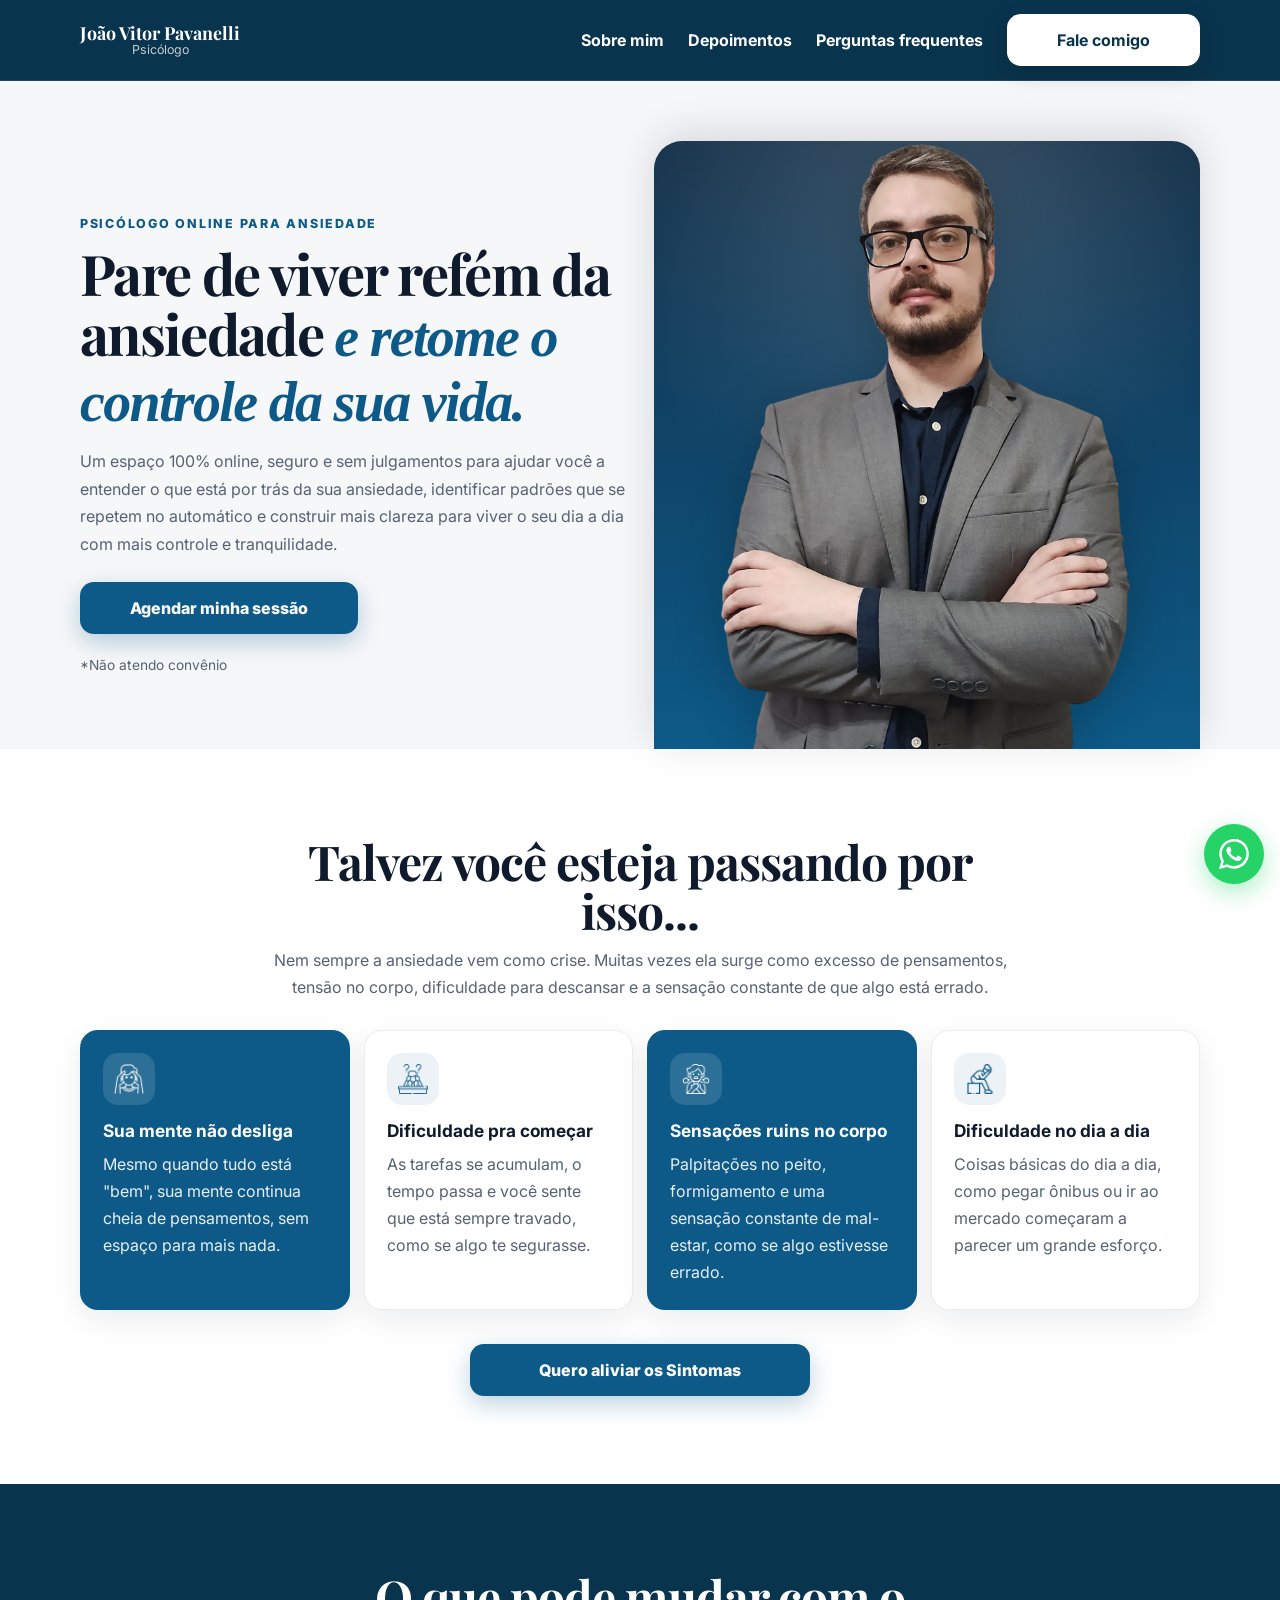
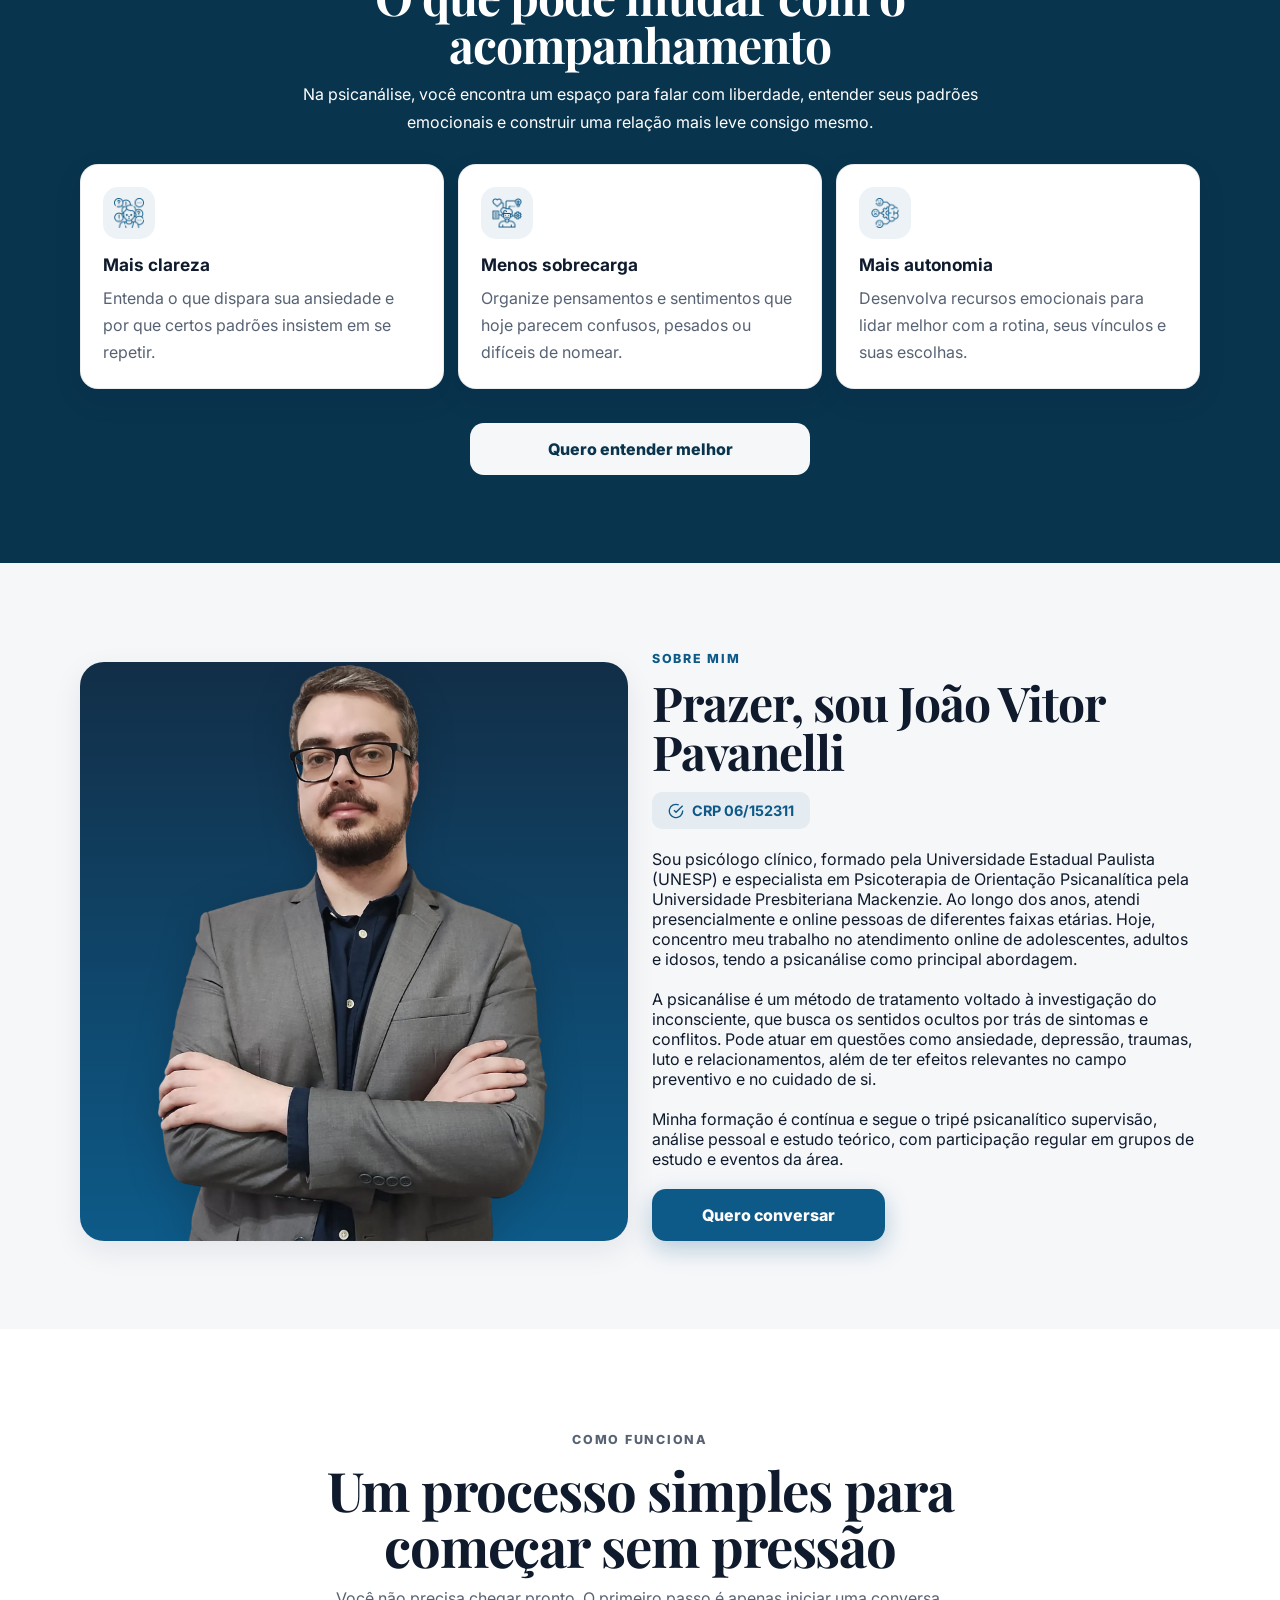
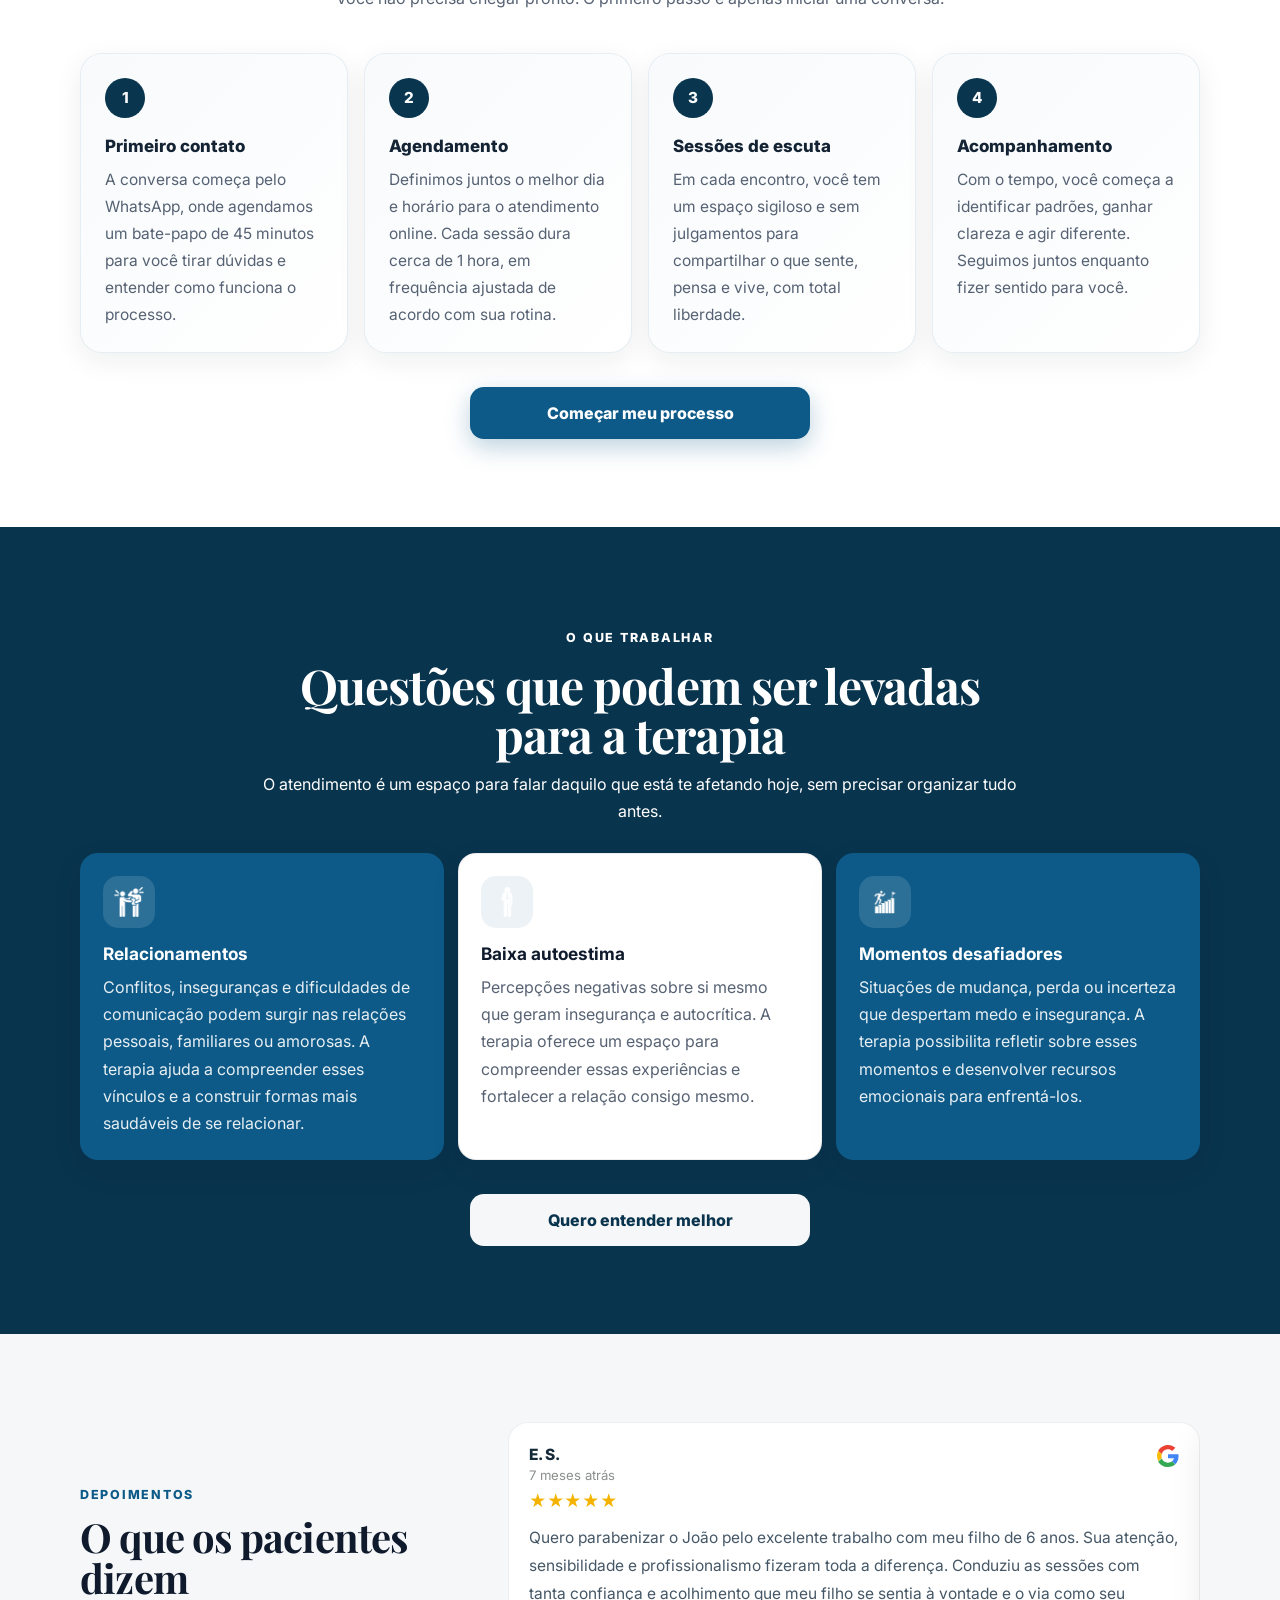
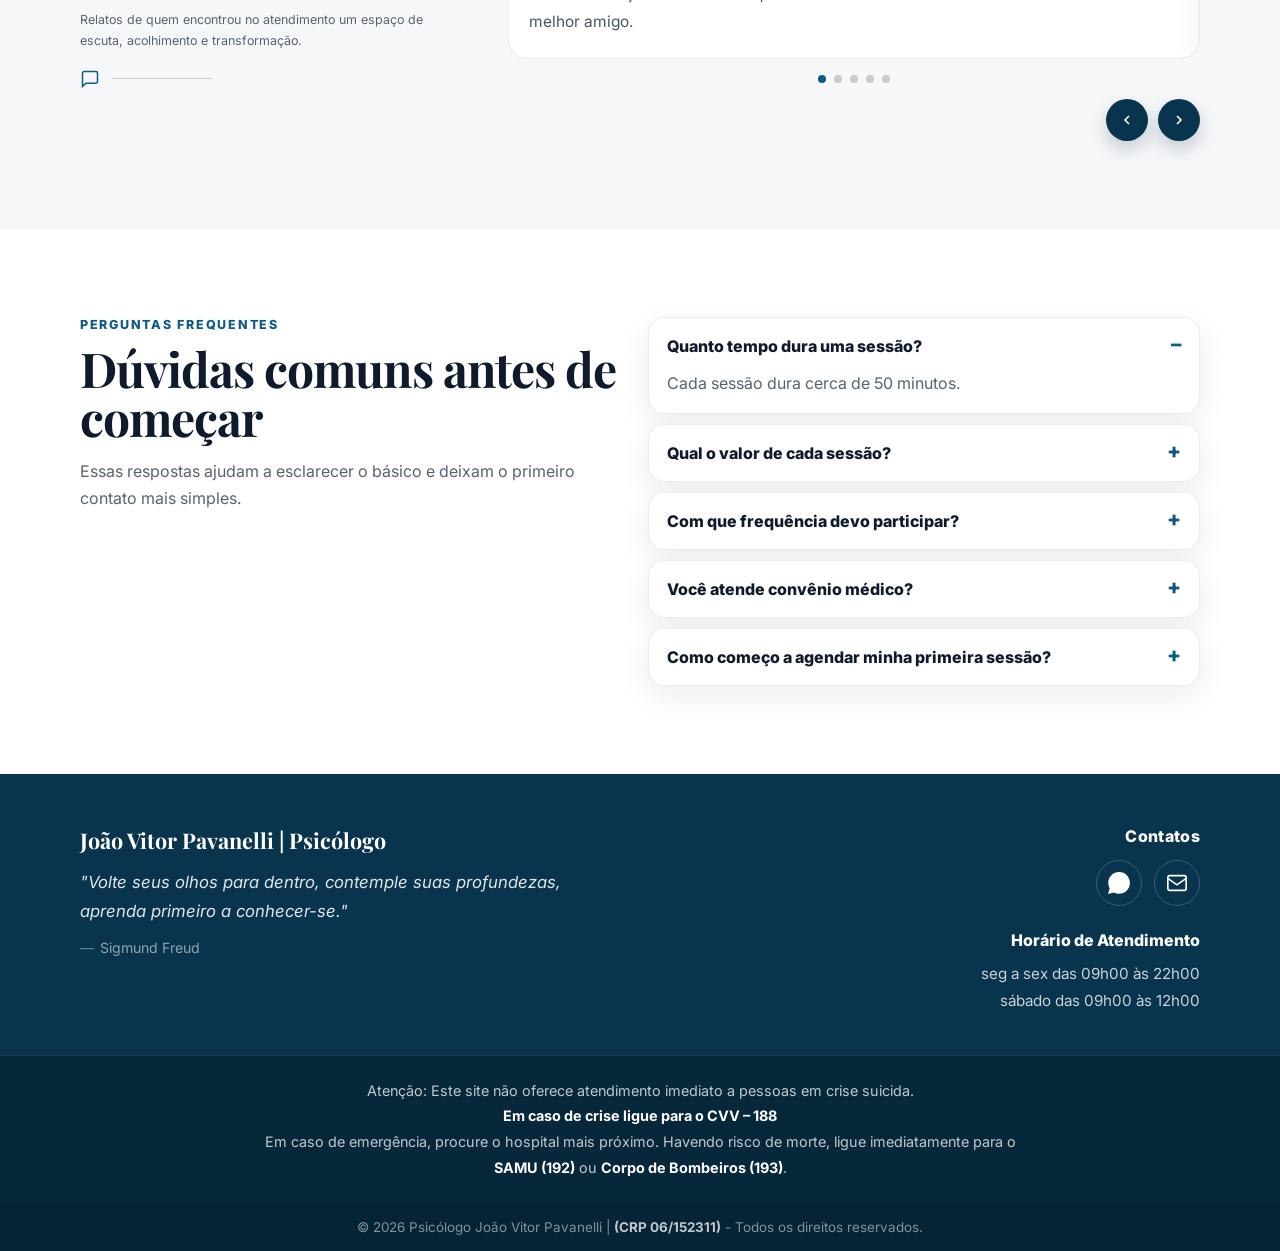
==== commit cd09dc07: "Update index.html" ====
--- a/Ansiedade/index.html
+++ b/Ansiedade/index.html
@@ -8,7 +8,7 @@
   <!-- Dominio Meta Tag -->
   <meta name="facebook-domain-verification" content="a21fxly5d17x70ec0ns6bh85pftva7" />
 
-  <title>João Vitor Pavanelli | Psicanálise para Ansiedade</title>
+  <title>João Vitor Pavanelli | Psicólogo para Ansiedade</title>
   <link rel="preconnect" href="https://fonts.googleapis.com">
   <link rel="preconnect" href="https://fonts.gstatic.com" crossorigin>
   <link href="https://fonts.googleapis.com/css2?family=Inter:wght@400;500;600;700;800&family=Playfair+Display:wght@600;700;800&display=swap" rel="stylesheet">
@@ -87,7 +87,7 @@
 <section class="hero">
   <div class="container hero-grid">
     <div class="hero-copy reveal">
-      <p class="eyebrow">Psicanálise para ansiedade</p>
+      <p class="eyebrow">Psicólogo Online para ansiedade</p>
       <h1>Pare de viver refém da ansiedade <em style="color: #0d5a88;">e retome o controle da sua vida.</em></h1>
       <p class="lead">Um espaço 100% online, seguro e sem julgamentos para ajudar você a entender o que está por trás da sua ansiedade, identificar padrões que se repetem no automático e construir mais clareza para viver o seu dia a dia com mais controle e tranquilidade.</p>
       <div class="hero-actions">
